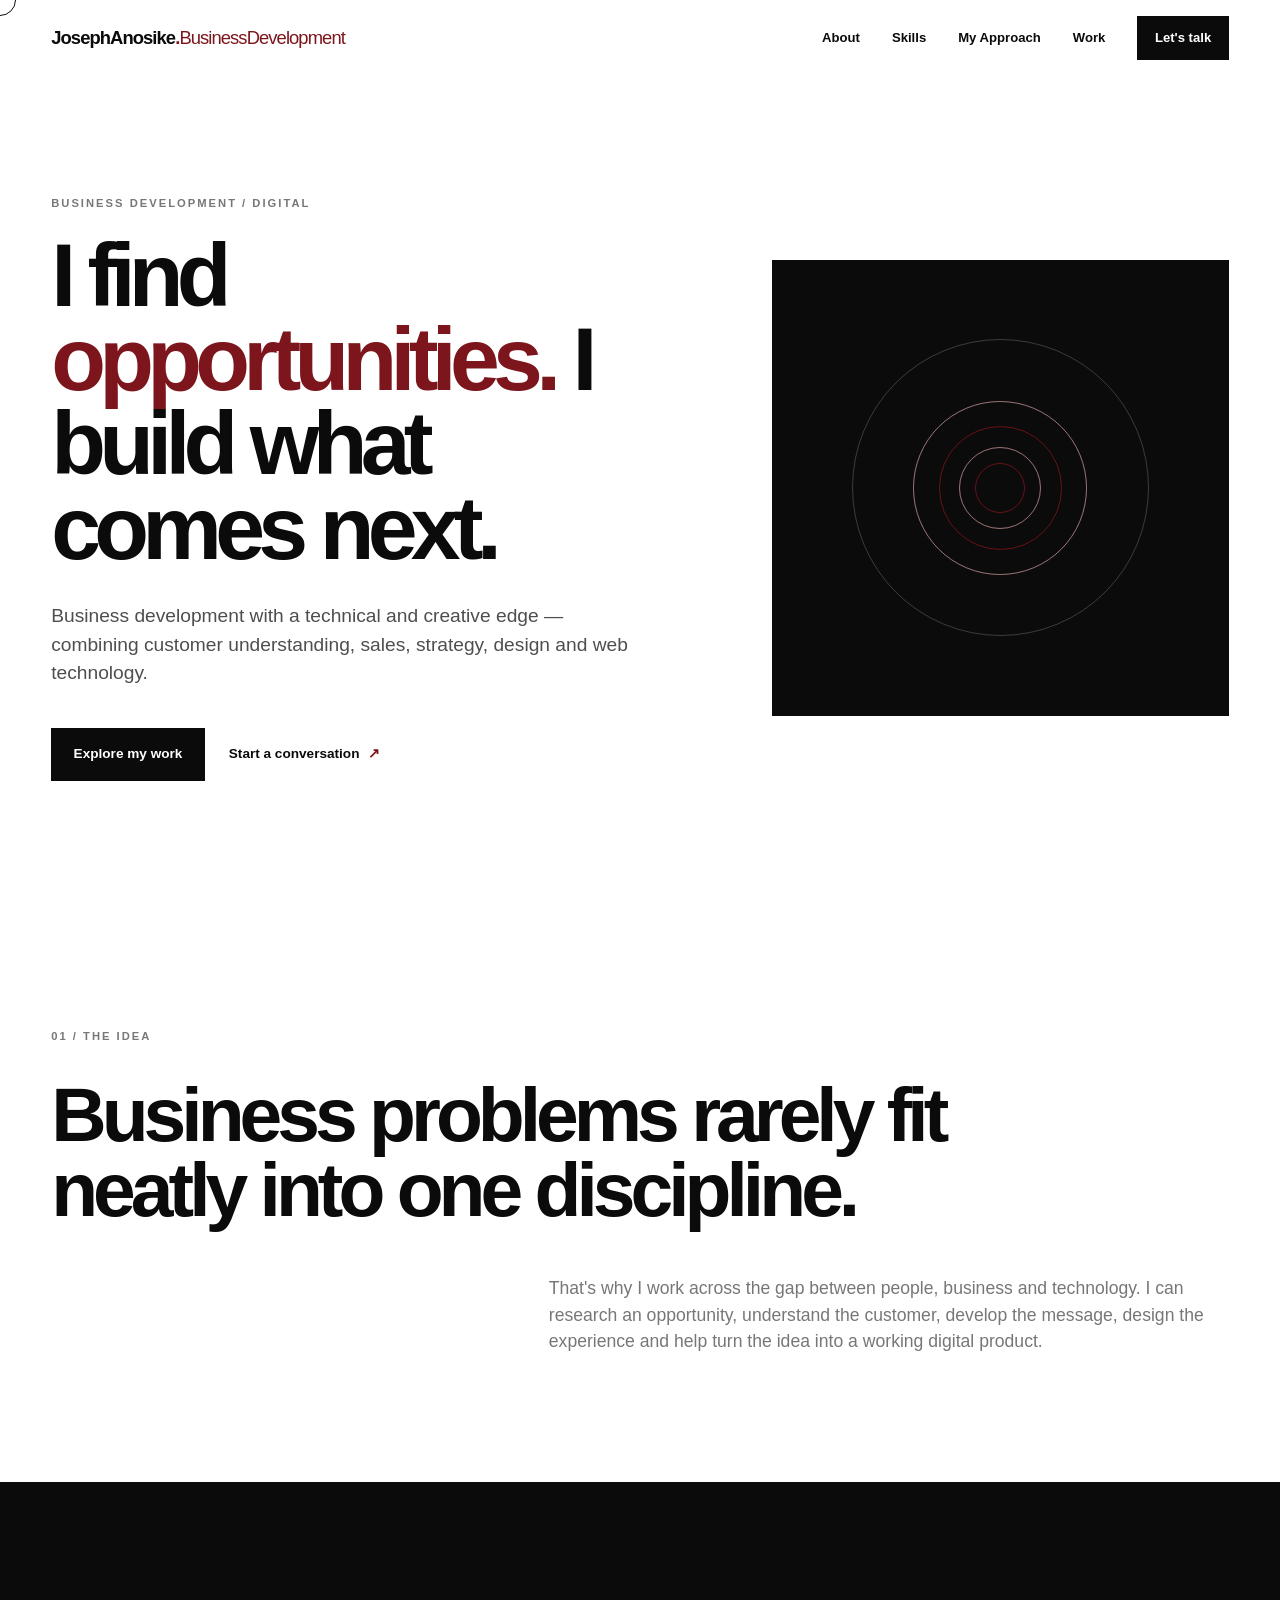
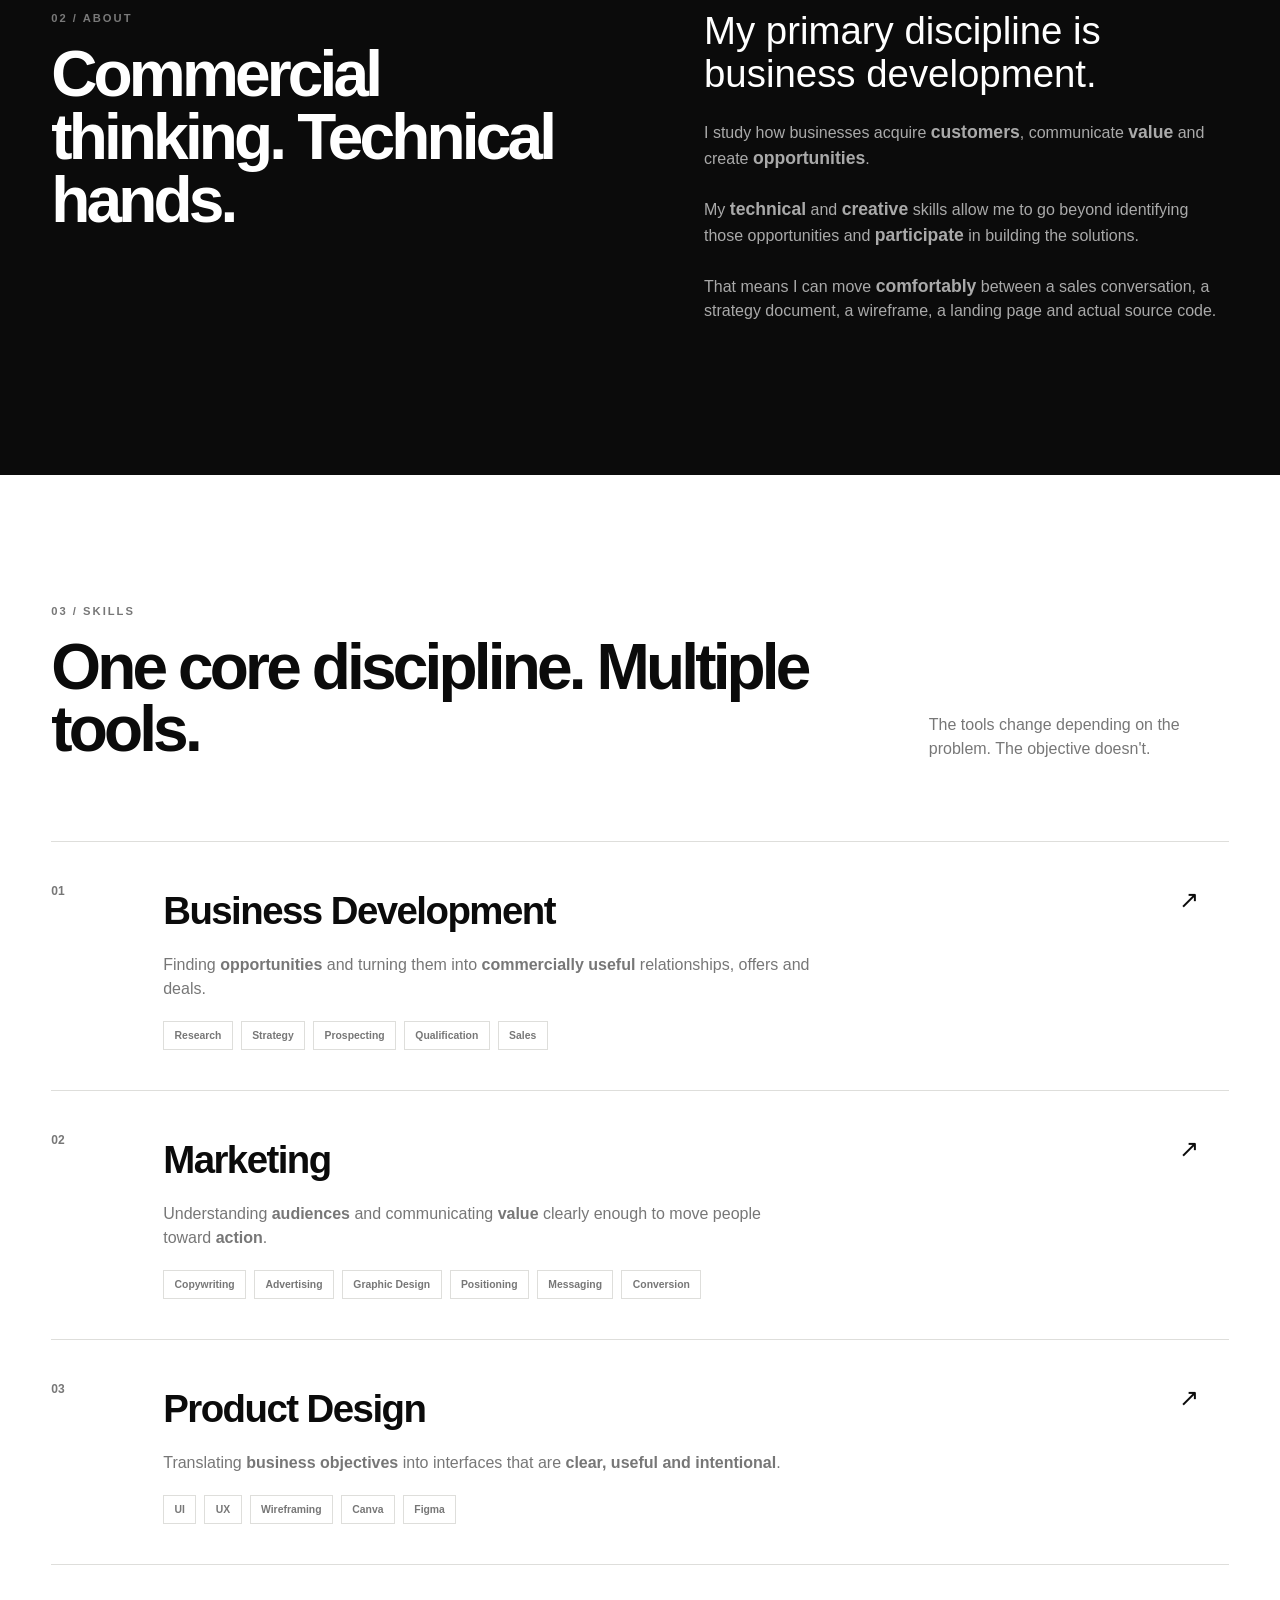
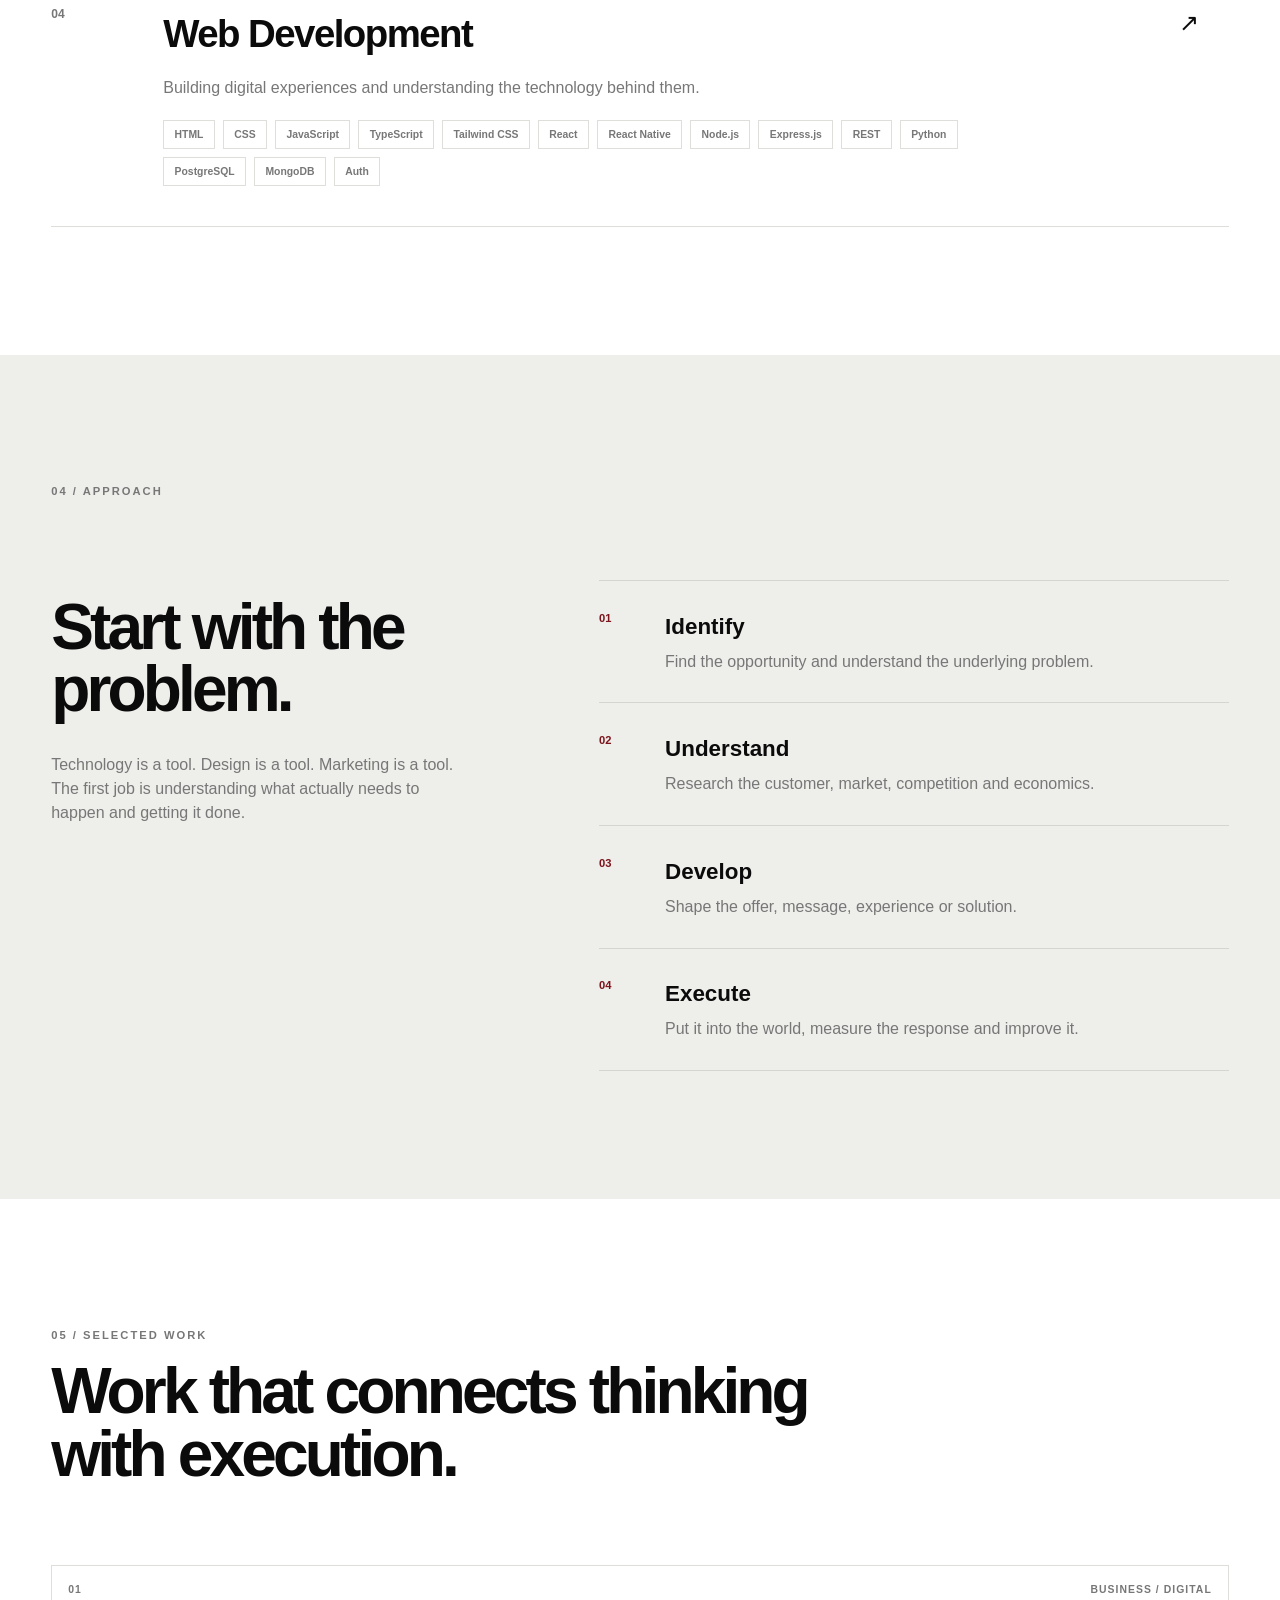
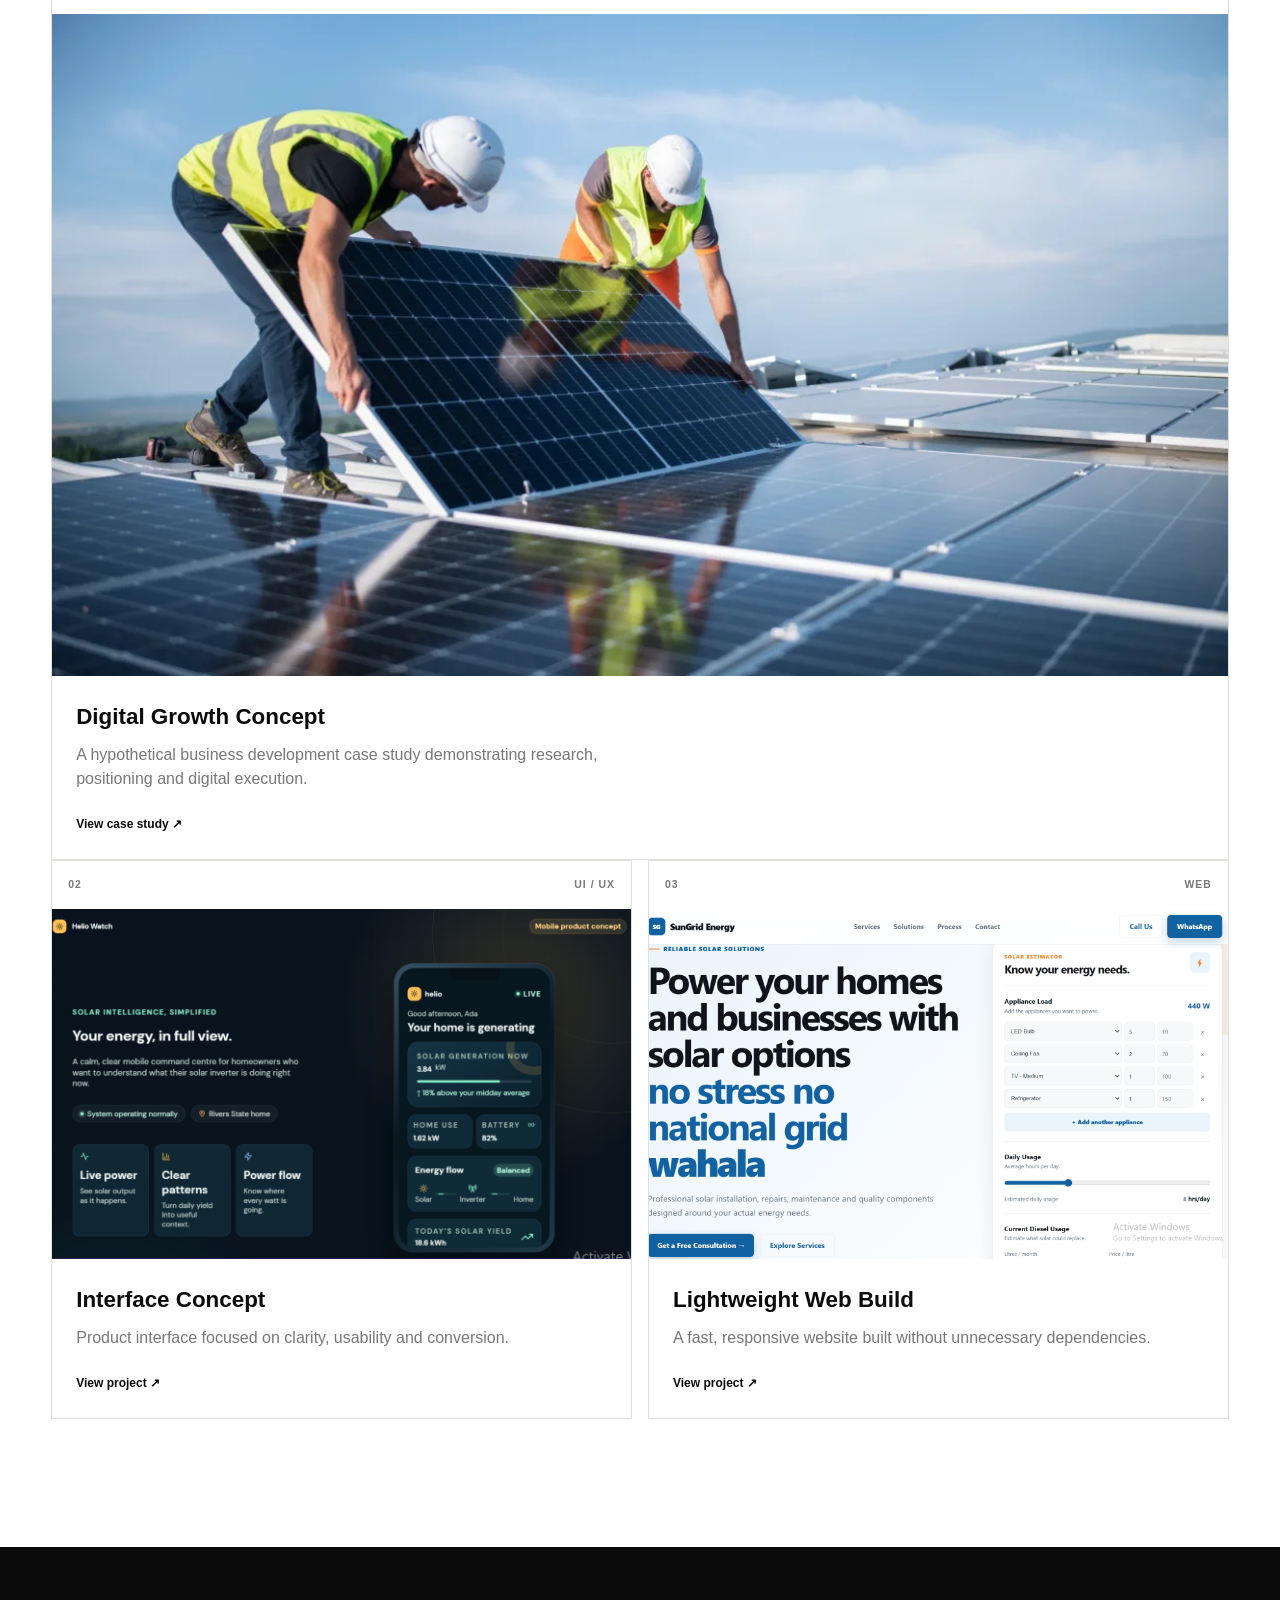
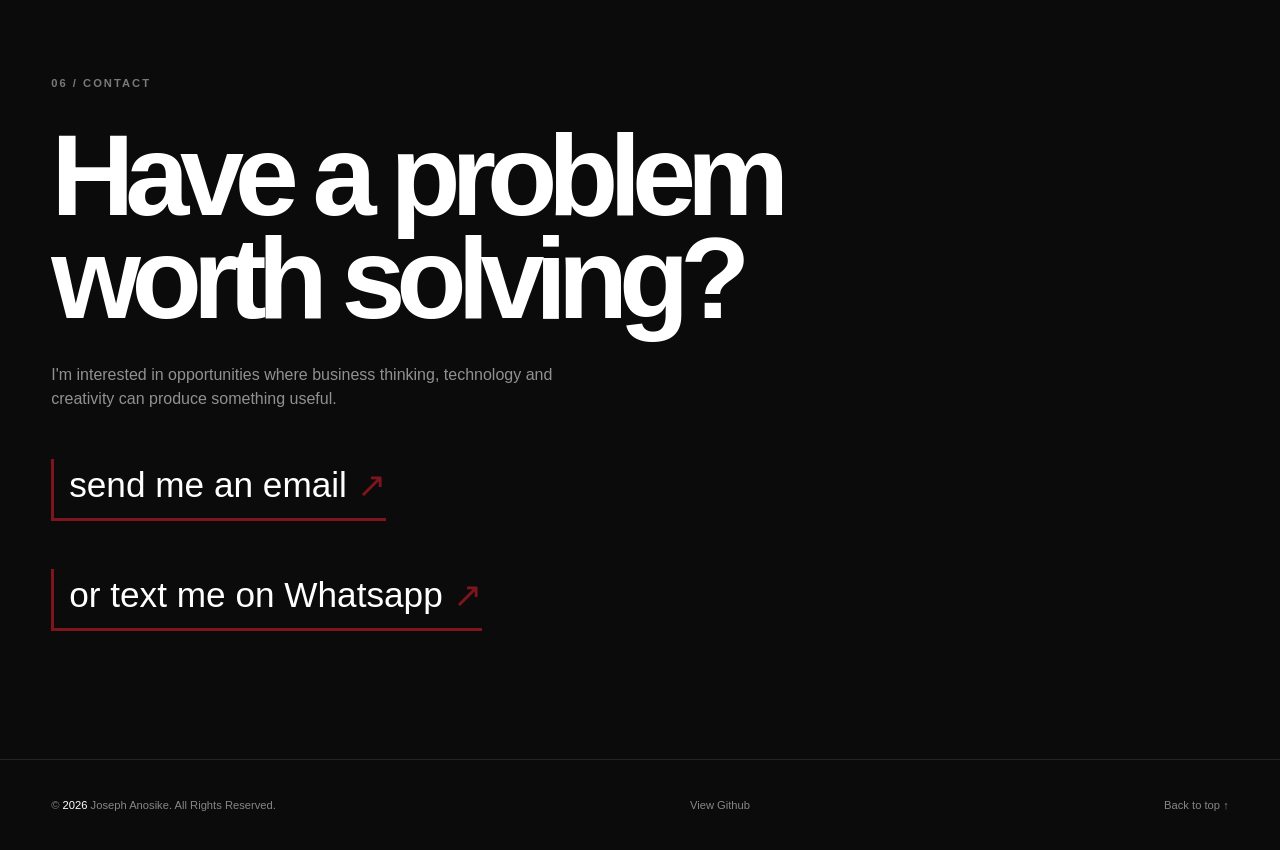
==== index.html @ e0700ff8 "Update index.html" ====
<!DOCTYPE html>
<html lang="en">
<head>
    <meta charset="UTF-8">

    <!--
        Makes the layout scale correctly on phones and tablets.
        Without this, mobile browsers may render the page as if
        it were a much wider desktop viewport.
    -->
    <meta name="viewport" content="width=device-width, initial-scale=1.0">

    <meta
        name="description"
        content="Business development with a technical and creative edge."
    >

    <title>Joseph Anosike — Business Development</title>

    <!--
        We are deliberately NOT using:
        - Bootstrap
        - Tailwind
        - React
        - jQuery
        - Google Fonts
        - Any external library

        The site is completely self-contained.
    -->

    <link rel="stylesheet" href="style.css">

    <!--
        IMPORTANT:
        "defer" allows the HTML document to be parsed before
        JavaScript executes.

        This prevents JavaScript from blocking page rendering.
    -->
    <script src="script.js" defer></script>
</head>

<body>

    <!--CUSTOM CURSOR-->
    <!--These two elements are controlled by JavaScript. The cursor is intentionally subtle rather than being an obnoxious animated gimmick.-->
    <div class="cursor-dot"></div>
    <div class="cursor-ring"></div>


    <!--NAVIGATION-->
    <header class="site-header">

        <nav class="navbar container">

            <a href="#top" class="logo">
                JosephAnosike<span>.</span><span class="logo-light">BusinessDevelopment</span>
            </a>

            <!--
                Mobile menu button.

                The actual navigation is hidden on smaller screens
                and opened through JavaScript.
            -->
            <button
                class="menu-toggle"
                aria-label="Open navigation"
                aria-expanded="false"
            >
                <span></span>
                <span></span>
            </button>

            <div class="nav-links">

                <a href="#about">About</a>
                <a href="#capabilities">Skills</a>
                <a href="#approach">My Approach</a>
                <a href="#work">Work</a>

                <a href="#contact" class="nav-contact">
                    Let's talk
                </a>

            </div>

        </nav>

    </header>


    <!--MAIN CONTENT-->
    <main id="top">


        <!--HERO-->

        <section class="hero">

            <div class="container hero-grid">

                <div class="hero-content">

                    <p class="eyebrow reveal">
                        BUSINESS DEVELOPMENT / DIGITAL
                    </p>

                    <h1 class="hero-title reveal">
                        I find
                        <span class="accent-word">opportunities.</span>
                        I build what comes next.
                    </h1>

                    <p class="hero-description reveal">
                        Business development with a technical and
                        creative edge — combining customer understanding,
                        sales, strategy, design and web technology.
                    </p>

                    <div class="hero-actions reveal">

                        <a href="#work" class="button button-dark">
                            Explore my work
                        </a>

                        <a href="#contact" class="text-link">
                            Start a conversation
                            <span>↗</span>
                        </a>

                    </div>

                </div>


                <!--
                    This is deliberately not a conventional
                    "profile card".

                    It gives the hero a visual identity without
                    turning the page into a dashboard.
                -->
                <div class="hero-visual reveal">

                    <div class="visual-frame">

                        <div class="visual-top">
                            <span></span>
                            <span></span>
                        </div>

                        <div class="visual-center">

                            <div class="orbit orbit-one"></div>
                            <div class="orbit orbit-two"></div>
                            <div class="orbit orbit-three"></div>
                            <div class="orbit orbit-four"></div>
                            <div class="orbit orbit-five"></div>

                            <div class="visual-core">
                                <span></span>
                                <strong></strong>
                                <span></span>
                            </div>

                        </div>

                        <div class="visual-bottom">
                            <span></span>
                            <span></span>
                            <span></span>
                        </div>

                

                    </div>

                </div>

            </div>

        </section>


        <!--INTRO STATEMENT-->
        <section class="statement section">

            <div class="container">

                <p class="section-label reveal">
                    01 / THE IDEA
                </p>

                <h2 class="statement-title reveal">
                    Business problems rarely fit neatly
                    into one discipline.
                </h2>

                <p class="statement-copy reveal">
                    That's why I work across the gap between
                    people, business and technology. I can research
                    an opportunity, understand the customer,
                    develop the message, design the experience
                    and help turn the idea into a working digital
                    product.
                </p>

            </div>

        </section>


        <!--ABOUT-->

        <section id="about" class="about section section-dark">

            <div class="container about-grid">

                <div>

                    <p class="section-label light reveal">
                        02 / ABOUT
                    </p>

                    <h2 class="section-title light reveal">
                        Commercial thinking.
                        Technical hands.
                    </h2>

                </div>

                <div class="about-copy">

                    <p class="large-copy reveal">
                        My primary discipline is business development.
                    </p>

                    <p class="reveal">
                        I study how businesses acquire <strong>customers</strong>,
                        communicate <strong>value</strong> and create <strong>opportunities</strong>.<br>
                    </p>

                     <p class="reveal">
                        My <strong>technical</strong> and <strong>creative</strong> skills allow me
                        to go beyond identifying those opportunities
                        and <strong>participate</strong> in building the solutions.
                    </p>

                    <p class="reveal">
                        That means I can move <strong>comfortably</strong> between
                        a sales conversation, a strategy document,
                        a wireframe, a landing page and actual source code.
                    </p>

                </div>

            </div>

        </section>


        <!--CAPABILITIES-->

        <section id="capabilities" class="capabilities section">

            <div class="container">

                <div class="section-heading">

                    <div>
                        <p class="section-label reveal">
                            03 / SKILLS
                        </p>

                        <h2 class="section-title reveal">
                            One core discipline.
                            Multiple tools.
                        </h2>
                    </div>

                    <p class="heading-note reveal">
                        The tools change depending on the problem.
                        The objective doesn't.
                    </p>

                </div>


                <div class="capability-list">


                    <!-- Business Development -->

                    <article class="capability reveal">

                        <div class="capability-number">
                            01
                        </div>

                        <div class="capability-main">

                            <h3>
                                Business Development
                            </h3>

                            <p>
                                Finding <strong>opportunities</strong> and turning
                                them into <strong>commercially useful</strong>
                                relationships, offers and deals.
                            </p>

                            <div class="tags">                                
                                <span>Research</span>
                                <span>Strategy</span>
                                <span>Prospecting</span>
                                <span>Qualification</span>
                                <span>Sales</span>                            
                            </div>

                        </div>

                        <div class="capability-arrow">
                            ↗
                        </div>

                    </article>


                    <!-- Marketing -->

                    <article class="capability reveal">

                        <div class="capability-number">
                            02
                        </div>

                        <div class="capability-main">

                            <h3>
                                Marketing
                            </h3>

                            <p>
                                Understanding <strong>audiences</strong> and
                                communicating <strong>value</strong> clearly enough
                                to move people toward <strong>action</strong>.
                            </p>

                            <div class="tags">
                                <span>Copywriting</span>
                                <span>Advertising</span>
                                <span>Graphic Design</span>
                                <span>Positioning</span>
                                <span>Messaging</span>
                                <span>Conversion</span>
                            </div>

                        </div>

                        <div class="capability-arrow">
                            ↗
                        </div>

                    </article>


                    <!-- Product Design -->

                    <article class="capability reveal">

                        <div class="capability-number">
                            03
                        </div>

                        <div class="capability-main">

                            <h3>
                               Product Design
                            </h3>

                            <p>
                                Translating <strong>business objectives</strong>
                                into interfaces that are<strong> clear,
                                useful and intentional</strong>.
                            </p>

                            <div class="tags">
                                <span>UI</span>
                                <span>UX</span>
                                <span>Wireframing</span>
                                <span>Canva</span>
                                <span>Figma</span>
                            </div>

                        </div>

                        <div class="capability-arrow">
                            ↗
                        </div>

                    </article>


                    <!-- Development -->

                    <article class="capability reveal">

                        <div class="capability-number">
                            04
                        </div>

                        <div class="capability-main">

                            <h3>
                                Web Development
                            </h3>

                            <p>
                                Building </strong>digital</strong>
                                experiences and understanding
                                the </strong>technology</strong> behind them.
                            </p>

                            <div class="tags">
                                <span>HTML</span>
                                <span>CSS</span>
                                <span>JavaScript</span>
                                <span>TypeScript</span>
                                <span>Tailwind CSS</span>
                                <span>React</span>
                                <span>React Native</span>
                                <span>Node.js</span>
                                <span>Express.js</span>
                                <span>REST</span>
                                <span>Python</span>
                                <span>PostgreSQL</span> 
                                <span>MongoDB</span> 
                                <span>Auth</span>
                            </div>

                        </div>

                        <div class="capability-arrow">
                            ↗
                        </div>

                    </article>

                </div>

            </div>

        </section>


        <!--APPROACH-->

        <section id="approach" class="approach section section-ash">

            <div class="container">

                <p class="section-label reveal">
                    04 / APPROACH
                </p>

                <div class="approach-grid">

                    <div class="approach-intro">

                        <h2 class="section-title reveal">
                            Start with the
                            problem.
                        </h2>

                        <p class="reveal">
                            Technology is a tool. Design is a tool.
                            Marketing is a tool. The first job is
                            understanding what actually needs to
                            happen and getting it done.
                        </p>

                    </div>


                    <div class="process">

                        <div class="process-item reveal">

                            <span>01</span>

                            <div>
                                <h3>Identify</h3>
                                <p>
                                    Find the opportunity and understand
                                    the underlying problem.
                                </p>
                            </div>

                        </div>


                        <div class="process-item reveal">

                            <span>02</span>

                            <div>
                                <h3>Understand</h3>
                                <p>
                                    Research the customer, market,
                                    competition and economics.
                                </p>
                            </div>

                        </div>


                        <div class="process-item reveal">

                            <span>03</span>

                            <div>
                                <h3>Develop</h3>
                                <p>
                                    Shape the offer, message,
                                    experience or solution.
                                </p>
                            </div>

                        </div>


                        <div class="process-item reveal">

                            <span>04</span>

                            <div>
                                <h3>Execute</h3>
                                <p>
                                    Put it into the world, measure
                                    the response and improve it.
                                </p>
                            </div>

                        </div>

                    </div>

                </div>

            </div>

        </section>


        <!--WORK-->

        <section id="work" class="work section">

            <div class="container">

                <div class="section-heading">

                    <div>

                        <p class="section-label reveal">
                            05 / SELECTED WORK
                        </p>

                        <h2 class="section-title reveal">
                            Work that connects
                            thinking with execution.
                        </h2>

                    </div>

                </div>

                 <article class="work-card work-card-large reveal">

                        <div class="work-card-top">
                            <span>01</span>
                            <span>BUSINESS / DIGITAL</span>
                        </div>

                        <div class="work-placeholder">
                            <img src="img/installation.webp">
                        </div>

                        <div class="work-info">

                            <h3>
                                Digital Growth Concept
                            </h3>

                            <p>
                                A hypothetical business development
                                case study demonstrating research,
                                positioning and digital execution.
                            </p>

                            <a href="login.html?project=Digital Growth Concept">
                                View case study ↗
                            </a>

                        </div>

                    </article>

                <div class="work-grid">

                    <article class="work-card reveal">

                        <div class="work-card-top">
                            <span>02</span>
                            <span>UI / UX</span>
                        </div>

                        <div class="work-placeholder prod-design">
                            <img src="img/design.png">
                        </div>

                        <div class="work-info">

                            <h3>
                                Interface Concept
                            </h3>

                            <p>
                                Product interface focused on
                                clarity, usability and conversion.
                            </p>

                            <a href="login.html?project=Interface Concept">
                                View project ↗
                            </a>

                        </div>

                    </article>


                    <article class="work-card reveal">

                        <div class="work-card-top">
                            <span>03</span>
                            <span>WEB</span>
                        </div>

                        <div class="work-placeholder">
                            <img src="img/screenshot.png">
                        </div>

                        <div class="work-info">

                            <h3>
                                Lightweight Web Build
                            </h3>

                            <p>
                                A fast, responsive website built
                                without unnecessary dependencies.
                            </p>

                            <a href="login.html?project=Lightweight Web Build">

                                View project ↗
                            </a>

                        </div>

                    </article>

                </div>

            </div>

        </section>


        <!--CONTACT-->

        <section id="contact" class="contact section section-dark">

            <div class="container">

                <p class="section-label light reveal">
                    06 / CONTACT
                </p>

                <h2 class="contact-title reveal">
                    Have a problem
                    worth solving?
                </h2>

                <p class="contact-copy reveal">
                    I'm interested in opportunities where business
                    thinking, technology and creativity can produce
                    something useful.
                </p>

                <a
                    href="mailto:josephmake.com@gmail.com"
                    class="contact-email reveal"
                >
                    send me an email
                    <span>↗</span>
                </a>

                <br>
                
                <a
                    href="https://wa.me/2349027842335?text=Hello%20Joseph%2C%20my%20name%20is%20________%0AI%20just%20came%20from%20the%20website"
                    class="contact-email reveal"
                >
                    or text me on Whatsapp
                    <span>↗</span>
                </a>

            </div>

        </section>

    </main>


    <!--FOOTER-->
    <footer class="footer">

        <div class="container footer-inner">

            <p>
                © <span id="year">2026</span> Joseph Anosike. All Rights Reserved.
            </p>

            <a href="https://github.com/joseph-anosike-dev">
                View Github
            </a>
            

            <a href="#top">
                Back to top ↑
            </a>

        </div>

    </footer>

</body>
</html>
---- style.css ----
/* =============================================================
   ROOT VARIABLES
   =============================================================

   The entire visual system is controlled from here.

   Approximate palette:
   WHITE  = 75%
   BLACK  = 17%
   RED    = 5%
   GREY   = 3%

   We aren't literally forcing every pixel into those percentages.
   These represent the visual balance of the interface.
   ============================================================= */

:root {

    --white: #ffffff;
    --black: #0b0b0b;

    /* Dark red accent */
    --red: #7d151c;

    /* Ash / grey */
    --ash: #eeeeeb;
    --grey: #777777;

    --border: #dededb;

    --max-width: 1280px;

    --page-padding: clamp(1.25rem, 4vw, 4rem);

    --section-padding:
        clamp(5rem, 10vw, 10rem);

    --ease:
        cubic-bezier(0.22, 1, 0.36, 1);

    --fast:
        180ms var(--ease);

    --medium:
        500ms var(--ease);

}

.cursor-dot,
.cursor-ring {
    position: fixed;
    top: 0;
    left: 0;
    pointer-events: none;
    z-index: 9999;
    border-radius: 50%;
    transform: translate3d(-100px, -100px, 0);
    will-change: transform;
}

.cursor-dot {
    width: 6px;
    height: 6px;
    margin-left: -3px;
    margin-top: -3px;
    background: var(--red);
}

.cursor-ring {
    width: 32px;
    height: 32px;
    margin-left: -16px;
    margin-top: -16px;
    border: 1px solid var(--black);

    transition:
        width 250ms var(--ease),
        height 250ms var(--ease),
        margin 250ms var(--ease),
        border-color 250ms var(--ease);
}

.cursor-ring.cursor-hover {
    width: 52px;
    height: 52px;
    margin-left: -26px;
    margin-top: -26px;
    border-color: var(--red);
}

/* =============================================================
   RESET
   ============================================================= */

* {
    margin: 0;
    padding: 0;
    box-sizing: border-box;
}


html {
    scroll-behavior: smooth;
}


body {

    background: var(--white);

    color: var(--black);

    font-family:
        Arial,
        Helvetica,
        sans-serif;

    line-height: 1.5;

    overflow-x: hidden;

}


/* Remove default link styling */

a {
    color: inherit;
    text-decoration: none;
}


/* Make images responsive */

img {
    max-width: 100%;
    display: block;
}


/* Buttons inherit typography */

button {
    font: inherit;
}


/* =============================================================
   GLOBAL CONTAINER
   ============================================================= */

.container {

    width: min(
        calc(100% - (var(--page-padding) * 2)),
        var(--max-width)
    );

    margin-inline: auto;

}


/* =============================================================
   HEADER
   ============================================================= */

.site-header {

    position: fixed;

    top: 0;
    left: 0;

    width: 100%;

    z-index: 1000;

    background:
        rgba(255, 255, 255, 0.92);

    border-bottom:
        1px solid transparent;

    transition:
        background var(--medium),
        border-color var(--medium);

}


/*
    JavaScript adds this class after scrolling.
*/

.site-header.scrolled {

    background:
        rgba(255, 255, 255, 0.97);

    border-color:
        var(--border);

}


.navbar {

    height: 76px;

    display: flex;

    align-items: center;

    justify-content: space-between;

}


.logo {

    font-size: 1.15rem;

    font-weight: 900;

    letter-spacing: -0.05em;

}

.logo-light {

    font-size: 1.15rem;

    font-weight: 300;

    letter-spacing: -0.05em;
    

}

@media (max-width: 600px) {
.logo-light {

    display: none;
    }
}

.logo span {
    color: var(--red);
}


.nav-links {

    display: flex;

    align-items: center;

    gap: 2rem;

    font-size: 0.82rem;

    font-weight: 700;

}


.nav-links > a {

    position: relative;

    transition:
        color var(--fast);

}


.nav-links > a:not(.nav-contact)::after {

    content: "";

    position: absolute;

    left: 0;
    bottom: -5px;

    width: 100%;
    height: 1px;

    background: var(--red);

    transform:
        scaleX(0);

    transform-origin:
        right;

    transition:
        transform var(--medium);

}


.nav-links > a:hover::after {

    transform:
        scaleX(1);

    transform-origin:
        left;

}


.nav-contact {

    background: var(--black);

    color: var(--white);

    padding:
        0.75rem 1.1rem;

    transition:
        background var(--fast),
        transform var(--fast);

}


.nav-contact:hover {

    background: var(--red);

    transform:
        translateY(-2px);

}


/* =============================================================
   MOBILE MENU BUTTON
   ============================================================= */

.menu-toggle {

    display: none;

    width: 42px;
    height: 42px;

    border: 0;

    background: transparent;

    cursor: pointer;

}


.menu-toggle span {

    display: block;

    width: 22px;
    height: 2px;

    margin: 5px auto;

    background: var(--black);

    transition:
        transform var(--medium);

}


/* =============================================================
   HERO
   ============================================================= */

.hero {

    min-height: 100svh;

    padding-top: 76px;

    position: relative;

    display: flex;

    align-items: center;

}


.hero-grid {

    display: grid;

    grid-template-columns:
        1.15fr 0.85fr;

    gap: clamp(3rem, 8vw, 8rem);

    align-items: center;

}


.eyebrow,
.section-label {

    font-size: 0.7rem;

    letter-spacing: 0.18em;

    font-weight: 800;

    color: var(--grey);

}


.hero-title {

    margin-top: 1.3rem;

    max-width: 900px;

    font-size:
        clamp(3.3rem, 7vw, 7rem);

    line-height: 0.94;

    letter-spacing: -0.075em;

    font-weight: 900;

}


.accent-word {

    color: var(--red);

}


.hero-description {

    max-width: 600px;

    margin-top: 2rem;

    font-size:
        clamp(1rem, 1.5vw, 1.25rem);

    color: #4e4e4e;

}


.hero-actions {

    display: flex;

    align-items: center;

    flex-wrap: wrap;

    gap: 1.5rem;

    margin-top: 2.5rem;

}


.button {

    display: inline-flex;

    align-items: center;

    justify-content: center;

    padding:
        1rem 1.4rem;

    font-weight: 800;

    font-size: 0.85rem;

    transition:
        transform var(--fast),
        background var(--fast);

}


.button-dark {

    background: var(--black);

    color: var(--white);

}


.button-dark:hover {

    background: var(--red);

    transform:
        translateY(-3px);

}


.text-link {

    font-size: 0.85rem;

    font-weight: 800;

}


.text-link span {

    color: var(--red);

    margin-left: 0.3rem;

}


.text-link:hover {

    text-decoration:
        underline;

}


/* =============================================================
   HERO VISUAL
   ============================================================= */

.hero-visual {

    display: flex;

    justify-content: center;

}


.visual-frame {

    position: relative;

    width: min(100%, 480px);

    aspect-ratio: 1;

    background: var(--black);

    color: var(--white);

    overflow: hidden;

}


.visual-top,
.visual-bottom {

    position: absolute;

    left: 1.5rem;
    right: 1.5rem;

    display: flex;

    justify-content: space-between;

    font-size: 0.65rem;

    letter-spacing: 0.15em;

    font-weight: 700;

}


.visual-top {
    top: 1.5rem;
}


.visual-bottom {
    bottom: 1.5rem;
}


.visual-center {

    position: absolute;

    inset: 0;

    display: grid;

    place-items: center;

}


.visual-core {

    position: relative;

    z-index: 2;

    display: flex;

    align-items: center;

    gap: 0.6rem;

    font-size: 0.7rem;

    letter-spacing: 0.15em;

}


.visual-core strong {

    color: var(--red);

    font-size: 1.8rem;

}


.orbit {

    position: absolute;

    border: 1px solid
        rgba(255, 255, 255, 0.2);

    border-radius: 50%;

}


.orbit-zero {

    width: 85%;

    height: 85%;

    animation:
        rotate 18s linear infinite;

}

.orbit-one {

    width: 65%;

    height: 65%;

    animation:
        rotate 18s linear infinite;

}

.orbit-two {

    width: 38%;

    height: 38%;

    border-color:
        rgba(194, 143, 146, 0.8);

    animation:
        rotateReverse 12s linear infinite;

}


.orbit-three {

    width: 27%;

    height: 27%;

    border-color:
        rgba(125, 21, 28, 0.8);

    animation:
        rotateReverse 12s linear infinite;

}


.orbit-four {

    width: 18%;

    height: 18%;

    border-color:
        rgba(194, 143, 146, 0.8);

    animation:
        rotateReverse 12s linear infinite;

}


.orbit-five {

    width: 11%;

    height: 11%;

    border-color:
        rgba(125, 21, 28, 0.8);

    animation:
        rotateReverse 12s linear infinite;

}



/* =============================================================
   SECTIONS
   ============================================================= */

.section {

    padding-block:
        var(--section-padding);

}


.section-dark {

    background: var(--black);

    color: var(--white);

}


.section-ash {

    background: var(--ash);

}


.section-title {

    margin-top: 1rem;

    max-width: 850px;

    font-size:
        clamp(2.5rem, 5vw, 5rem);

    line-height: 0.98;

    letter-spacing: -0.06em;

}


.section-label.light {

    color:
        rgba(255,255,255,0.45);

}


/* =============================================================
   STATEMENT
   ============================================================= */

.statement-title {

    max-width: 1000px;

    margin-top: 2rem;

    font-size:
        clamp(2.5rem, 6vw, 6rem);

    line-height: 0.98;

    letter-spacing: -0.065em;

}


.statement-copy {

    max-width: 680px;

    margin-top: 3rem;

    margin-left: auto;

    color: var(--grey);

    font-size: 1.1rem;

}


/* =============================================================
   ABOUT
   ============================================================= */

.about-grid {

    display: grid;

    grid-template-columns:
        1fr 1fr;

    gap:
        clamp(3rem, 10vw, 10rem);

}


.about-copy {

    max-width: 650px;
    
}


.about-copy p {

    color:
        rgba(255,255,255,0.65);

    margin-bottom: 1.5rem;

}

.about-copy strong {
    font-size: 1.1em
}

.about-copy .large-copy {

    color: var(--white);

    font-size:
        clamp(1.5rem, 3vw, 2.5rem);

    line-height: 1.1;

}


/* =============================================================
   SECTION HEADING
   ============================================================= */

.section-heading {

    display: flex;

    justify-content: space-between;

    gap: 3rem;

    margin-bottom: 5rem;

}


.heading-note {

    max-width: 300px;

    color: var(--grey);

    align-self: end;

}


/* =============================================================
   CAPABILITY LIST
   ============================================================= */

.capability {

    display: grid;

    grid-template-columns:
        80px 1fr 50px;

    gap: 2rem;

    padding-block: 2.5rem;

    border-top:
        1px solid var(--border);

    transition:
        padding var(--medium);

}


.capability:last-child {

    border-bottom:
        1px solid var(--border);

}


.capability:hover {

    padding-left: 1rem;
    padding-right: 1rem;

}


.capability-number {

    color: var(--grey);

    font-size: 0.75rem;

    font-weight: 800;

}


.capability-main {

    max-width: 850px;

}


.capability h3 {

    font-size:
        clamp(1.6rem, 3vw, 2.6rem);

    letter-spacing: -0.04em;

}


.capability p {

    max-width: 650px;

    margin-top: 0.8rem;

    color: var(--grey);

}


.capability-arrow {

    font-size: 1.5rem;

    transition:
        transform var(--medium),
        color var(--medium);

}


.capability:hover
.capability-arrow {

    transform:
        translate(4px, -4px);

    color: var(--red);

}


/* =============================================================
   TAGS
   ============================================================= */

.tags {

    display: flex;

    flex-wrap: wrap;

    gap: 0.5rem;

    margin-top: 1.3rem;

}


.tags span {

    padding:
        0.35rem 0.65rem;

    border:
        1px solid var(--border);

    color: var(--grey);

    font-size: 0.65rem;

    font-weight: 700;

}


/* =============================================================
   APPROACH
   ============================================================= */

.approach-grid {

    display: grid;

    grid-template-columns:
        0.8fr 1.2fr;

    gap:
        clamp(3rem, 10vw, 10rem);

    margin-top: 5rem;

}


.approach-intro p {

    max-width: 450px;

    margin-top: 2rem;

    color: var(--grey);

}


.process-item {

    display: grid;

    grid-template-columns:
        50px 1fr;

    gap: 1rem;

    padding-block: 1.8rem;

    border-top:
        1px solid #d4d4d0;

}


.process-item:last-child {

    border-bottom:
        1px solid #d4d4d0;

}


.process-item > span {

    color: var(--red);

    font-size: 0.7rem;

    font-weight: 800;

}


.process-item h3 {

    font-size: 1.4rem;

}


.process-item p {

    max-width: 500px;

    margin-top: 0.4rem;

    color: var(--grey);

}


/* =============================================================
   WORK
   ============================================================= */

.work-grid {

    display: grid;

    grid-template-columns:
        repeat(2, 1fr);

    gap: 1rem;

}


.work-card {

    border:
        1px solid var(--border);

    overflow: hidden;

    transition:
        transform var(--medium);

}


.work-card:hover {

    transform:
        translateY(-6px);

}



.work-card-top {

    display: flex;

    justify-content: space-between;

    padding: 1rem;

    font-size: 0.65rem;

    letter-spacing: 0.1em;

    font-weight: 800;

    color: var(--grey);

}


.work-placeholder {

    min-height: 350px;

    background: var(--black);

    color: var(--white);

    display: grid;

    place-items: center;

    font-size:
        clamp(2rem, 5vw, 5rem);

    font-weight: 900;

    line-height: 0.8;

    letter-spacing: -0.06em;
    

    text-align: center;

}

.work-placeholder img {
    width: 100%;
    height: 100%;
    object-fit: cover;
    display: block;
}


.work-card-large .work-placeholder {

    min-height: 500px;
    
}

.work-card-large .work-card .reveal {
    width: 100%;
    
}

.work-info {

    padding: 1.5rem;

}


.work-info h3 {

    font-size: 1.4rem;

}


.work-info p {

    max-width: 600px;

    margin-top: 0.6rem;

    color: var(--grey);

}


.work-info a {

    display: inline-block;

    margin-top: 1.5rem;

    font-size: 0.75rem;

    font-weight: 800;

}


.work-info a:hover {

    color: var(--red);

}


/* =============================================================
   CONTACT
   ============================================================= */

.contact {

    min-height: 80vh;

    display: flex;

    align-items: center;

}


.contact-title {

    max-width: 1000px;

    margin-top: 2rem;

    font-size:
        clamp(3.5rem, 9vw, 9rem);

    line-height: 0.9;

    letter-spacing: -0.08em;

}


.contact-copy {

    max-width: 550px;

    margin-top: 2rem;

    color:
        rgba(255,255,255,0.55);

}


.contact-email {

    display: inline-block;

    margin-top: 3rem;

    font-size:
        clamp(1.2rem, 3vw, 2.2rem);

    border-bottom:
        3px solid var(--red);
    border-left: 3px solid var(--red);

    padding-left: 15px;

    padding-bottom: 0.4rem;

}


.contact-email span {

    color: var(--red);

}


.contact-email:hover {

    color: var(--red);

}


/* =============================================================
   FOOTER
   ============================================================= */

.footer {

    background: var(--black);

    color:
        rgba(255,255,255,0.5);

    border-top:
        1px solid #242424;

}


.footer-inner {

    min-height: 90px;

    display: flex;

    align-items: center;

    justify-content: space-between;

    gap: 1rem;

    font-size: 0.7rem;

}


.footer a:hover {

    color: var(--white);

}


/* =============================================================
   SCROLL REVEAL ANIMATION
   ============================================================= */

.reveal {

    opacity: 0;

    transform:
        translateY(30px);

    transition:
        opacity 800ms var(--ease),
        transform 800ms var(--ease);

}


.reveal.visible {

    opacity: 1;

    transform:
        translateY(0);

}

#year {
    color: var(--white)
}


/* =============================================================
   KEYFRAMES
   ============================================================= */

@keyframes rotate {

    from {
        transform: rotate(0deg);
    }

    to {
        transform: rotate(360deg);
    }

}


@keyframes rotateReverse {

    from {
        transform: rotate(360deg);
    }

    to {
        transform: rotate(0deg);
    }

}


/* =============================================================
   RESPONSIVE — TABLET
   ============================================================= */

@media (max-width: 900px) {

    .hero-grid {

        grid-template-columns: 1fr;

    }


    .hero {

        padding-top: 120px;

        padding-bottom: 5rem;

    }


    .hero-visual {

        justify-content: flex-start;

    }


    .visual-frame {

        width: min(100%, 500px);

    }


    .about-grid {

        grid-template-columns: 1fr;

        gap: 4rem;

    }


    .approach-grid {

        grid-template-columns: 1fr;

        gap: 4rem;

    }


    .section-heading {

        flex-direction: column;

    }


    .heading-note {

        align-self: auto;

    }

}


/* =============================================================
   RESPONSIVE — MOBILE
   ============================================================= */

@media (max-width: 700px) {

    :root {

        --page-padding: 1.25rem;

        --section-padding: 5rem;

    }


    /* ---------------------------------------------------------
       MOBILE NAVIGATION
       --------------------------------------------------------- */

    .menu-toggle {

        display: block;

        position: relative;

        z-index: 1001;

    }


    .nav-links {

        position: fixed;

        inset: 0;

        height: 100svh;

        background: var(--white);

        display: flex;

        flex-direction: column;

        justify-content: center;

        align-items: flex-start;

        padding:
            2rem var(--page-padding);

        gap: 1.5rem;

        font-size: 1.8rem;

        transform:
            translateX(100%);

        transition:
            transform 500ms var(--ease);

    }


    .nav-links.open {

        transform:
            translateX(0);

    }


    .nav-contact {

        margin-top: 1rem;

        font-size: 0.9rem;

    }


    /* ---------------------------------------------------------
       HERO
       --------------------------------------------------------- */

    .hero {

        min-height: auto;

        padding-top: 130px;

        padding-bottom: 6rem;

    }


    .hero-title {

        font-size:
            clamp(3rem, 15vw, 5rem);

    }


    .hero-description {

        font-size: 1rem;

    }


    .hero-actions {

        align-items: flex-start;

        flex-direction: column;

    }


    .scroll-indicator {

        display: none;

    }


    /* ---------------------------------------------------------
       CAPABILITIES
       --------------------------------------------------------- */

    .capability {

        grid-template-columns:
            35px 1fr 20px;

        gap: 0.7rem;

        padding-block: 2rem;

    }


    .capability:hover {

        padding-left: 0;

        padding-right: 0;

    }


    .capability p {

        font-size: 0.9rem;

    }


    /* ---------------------------------------------------------
       WORK
       --------------------------------------------------------- */

    .work-grid {

        grid-template-columns: 1fr;

    }


    .work-card-large {

        grid-column:
            auto;

    }


    .work-placeholder,
    .work-card-large .work-placeholder {

        min-height: 280px;

    }


    /* ---------------------------------------------------------
       FOOTER
       --------------------------------------------------------- */

    .footer-inner {

        flex-direction: column;

        align-items: flex-start;

        justify-content: center;

        padding-block: 2rem;

    }

}


/* =============================================================
   ACCESSIBILITY
   ============================================================= */

/*
    People who request reduced motion should not receive
    aggressive animations.
*/

@media (prefers-reduced-motion: reduce) {

    html {
        scroll-behavior: auto;
    }


    *,
    *::before,
    *::after {

        animation-duration: 0.01ms !important;

        animation-iteration-count: 1 !important;

        transition-duration: 0.01ms !important;

    }


    .reveal {

        opacity: 1;

        transform: none;

    }

}
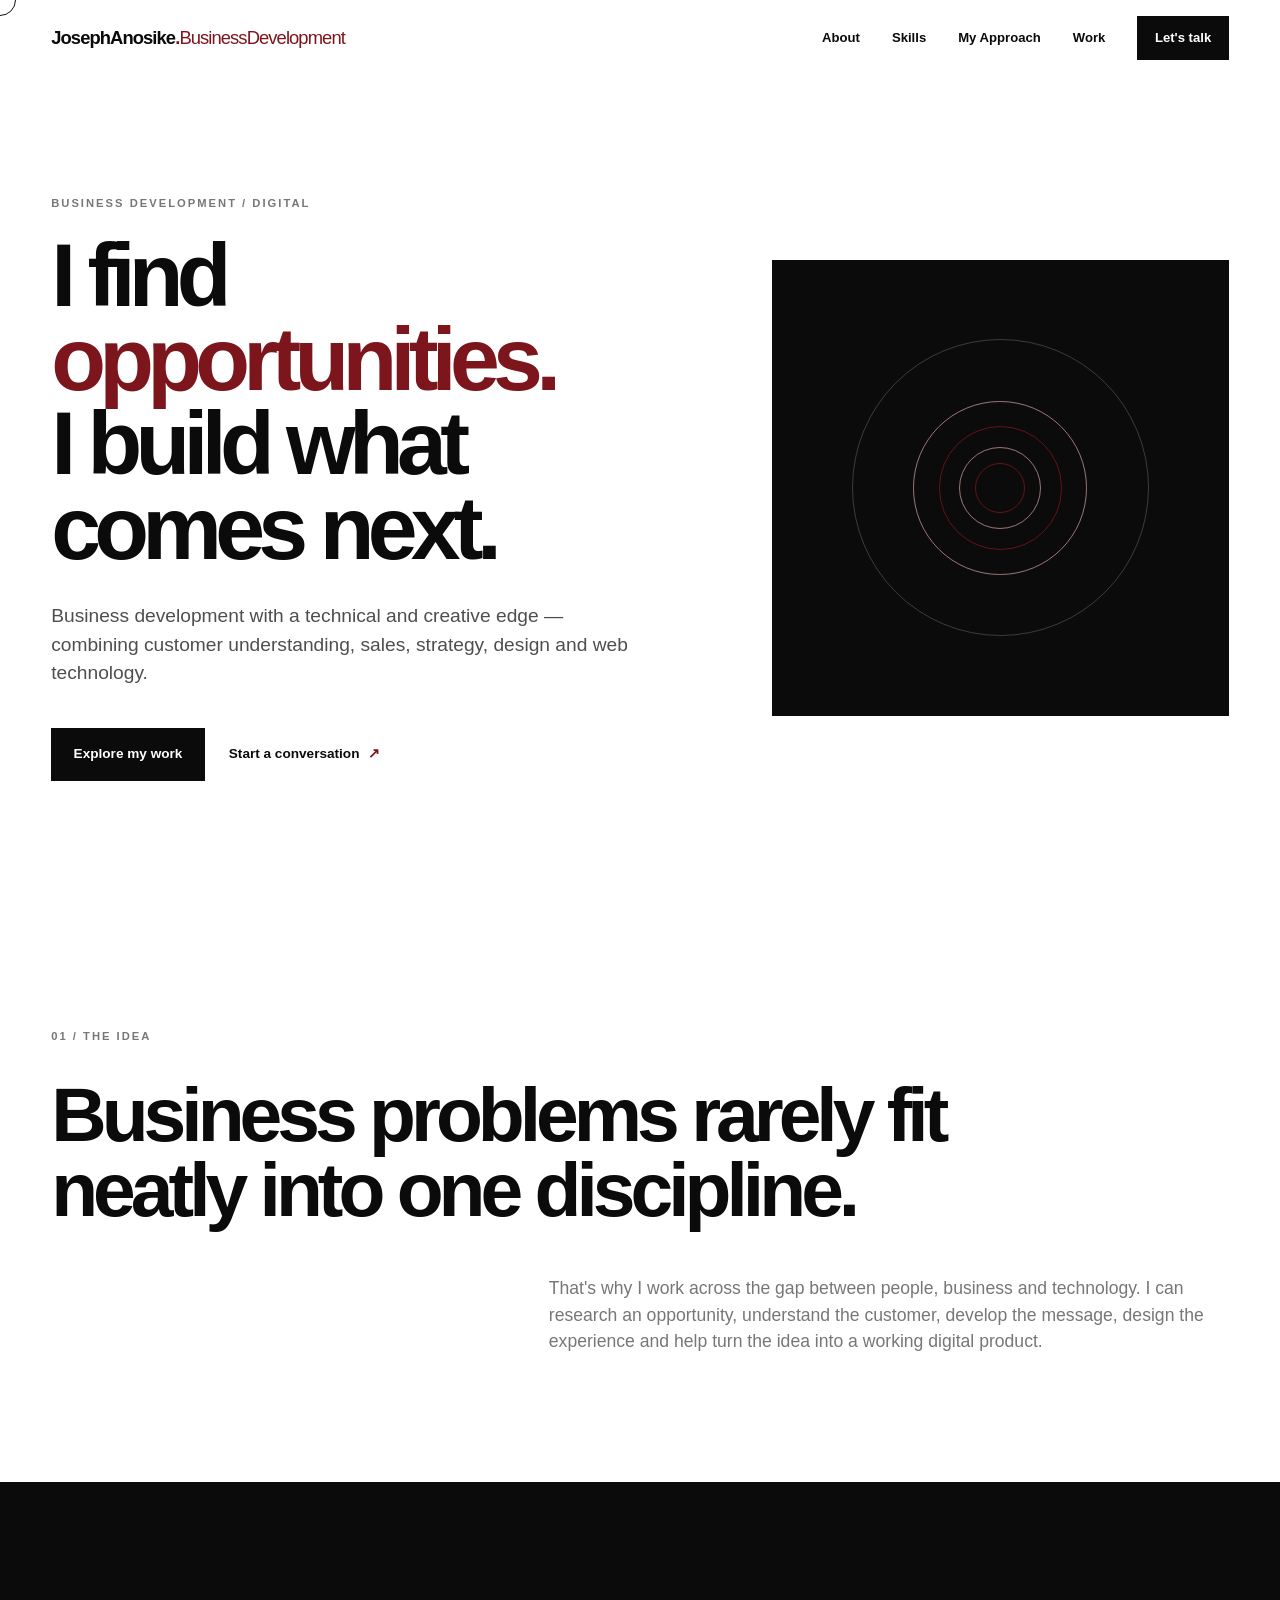
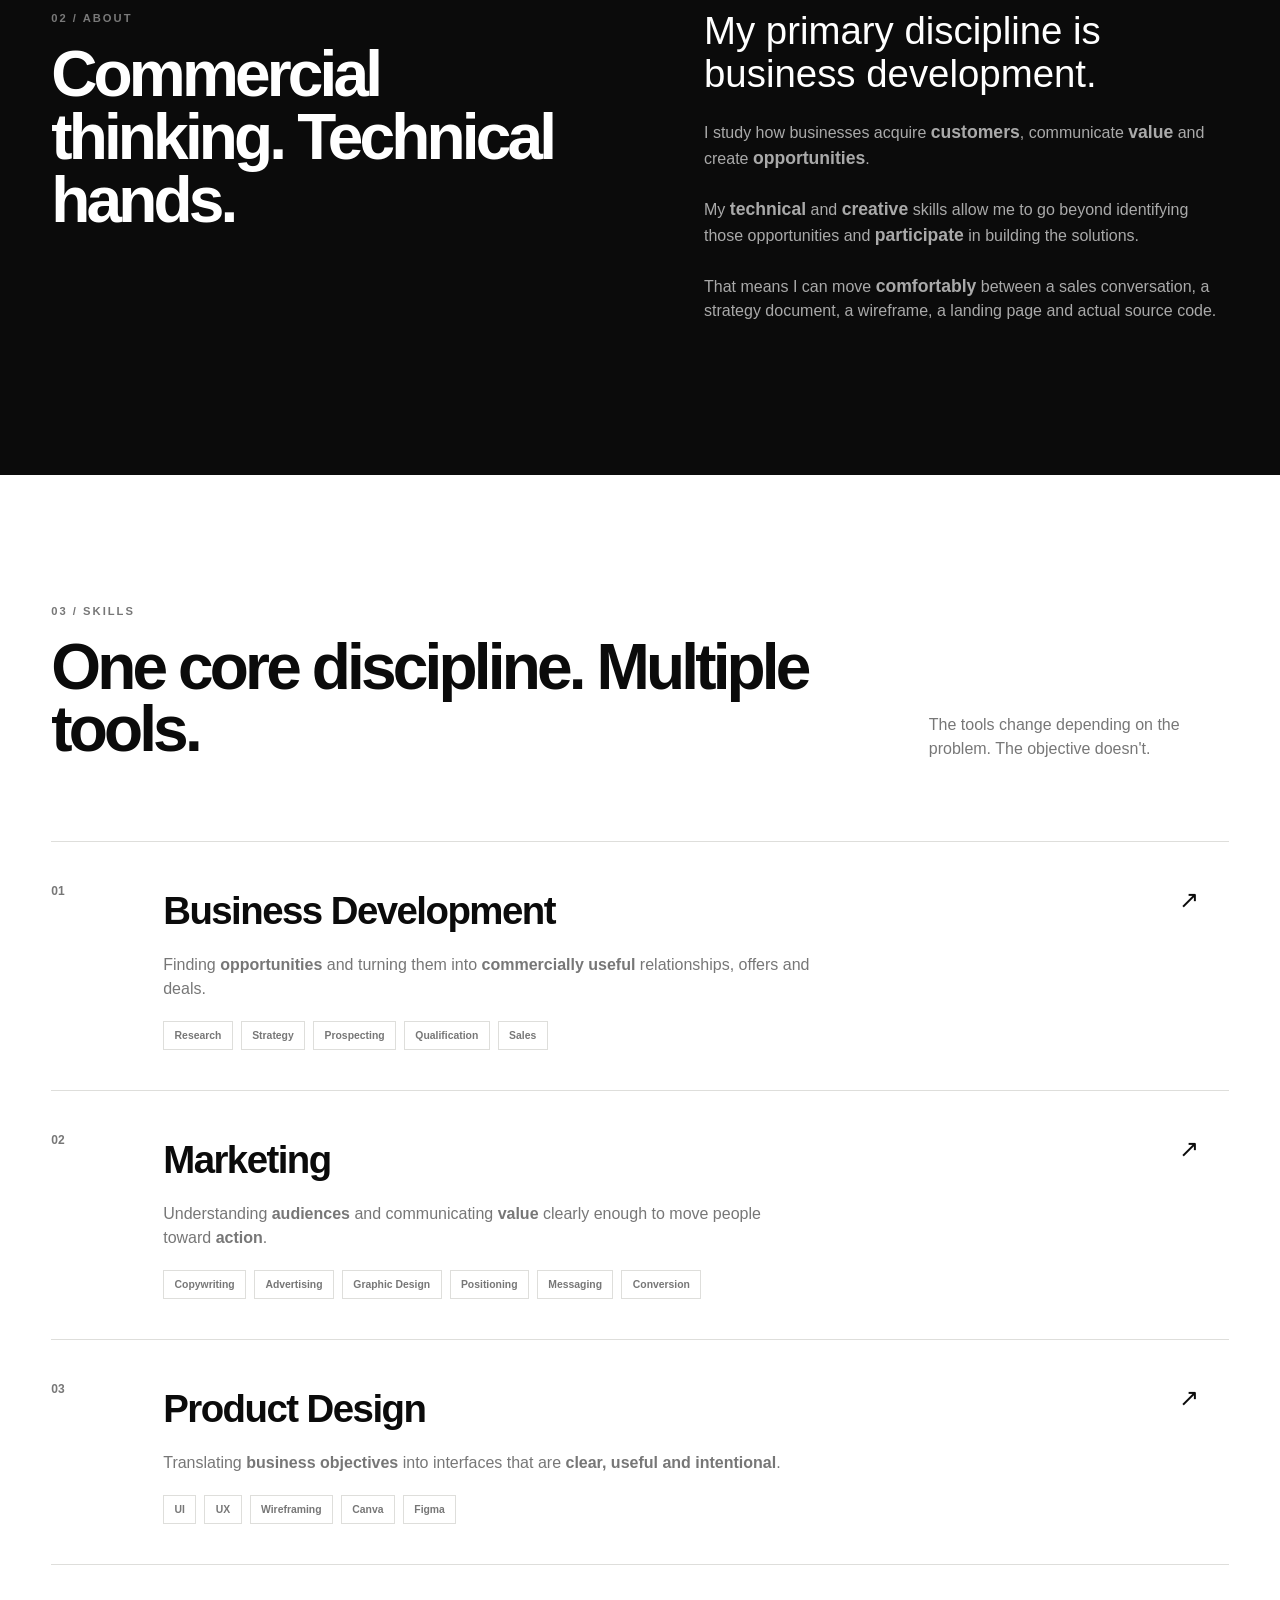
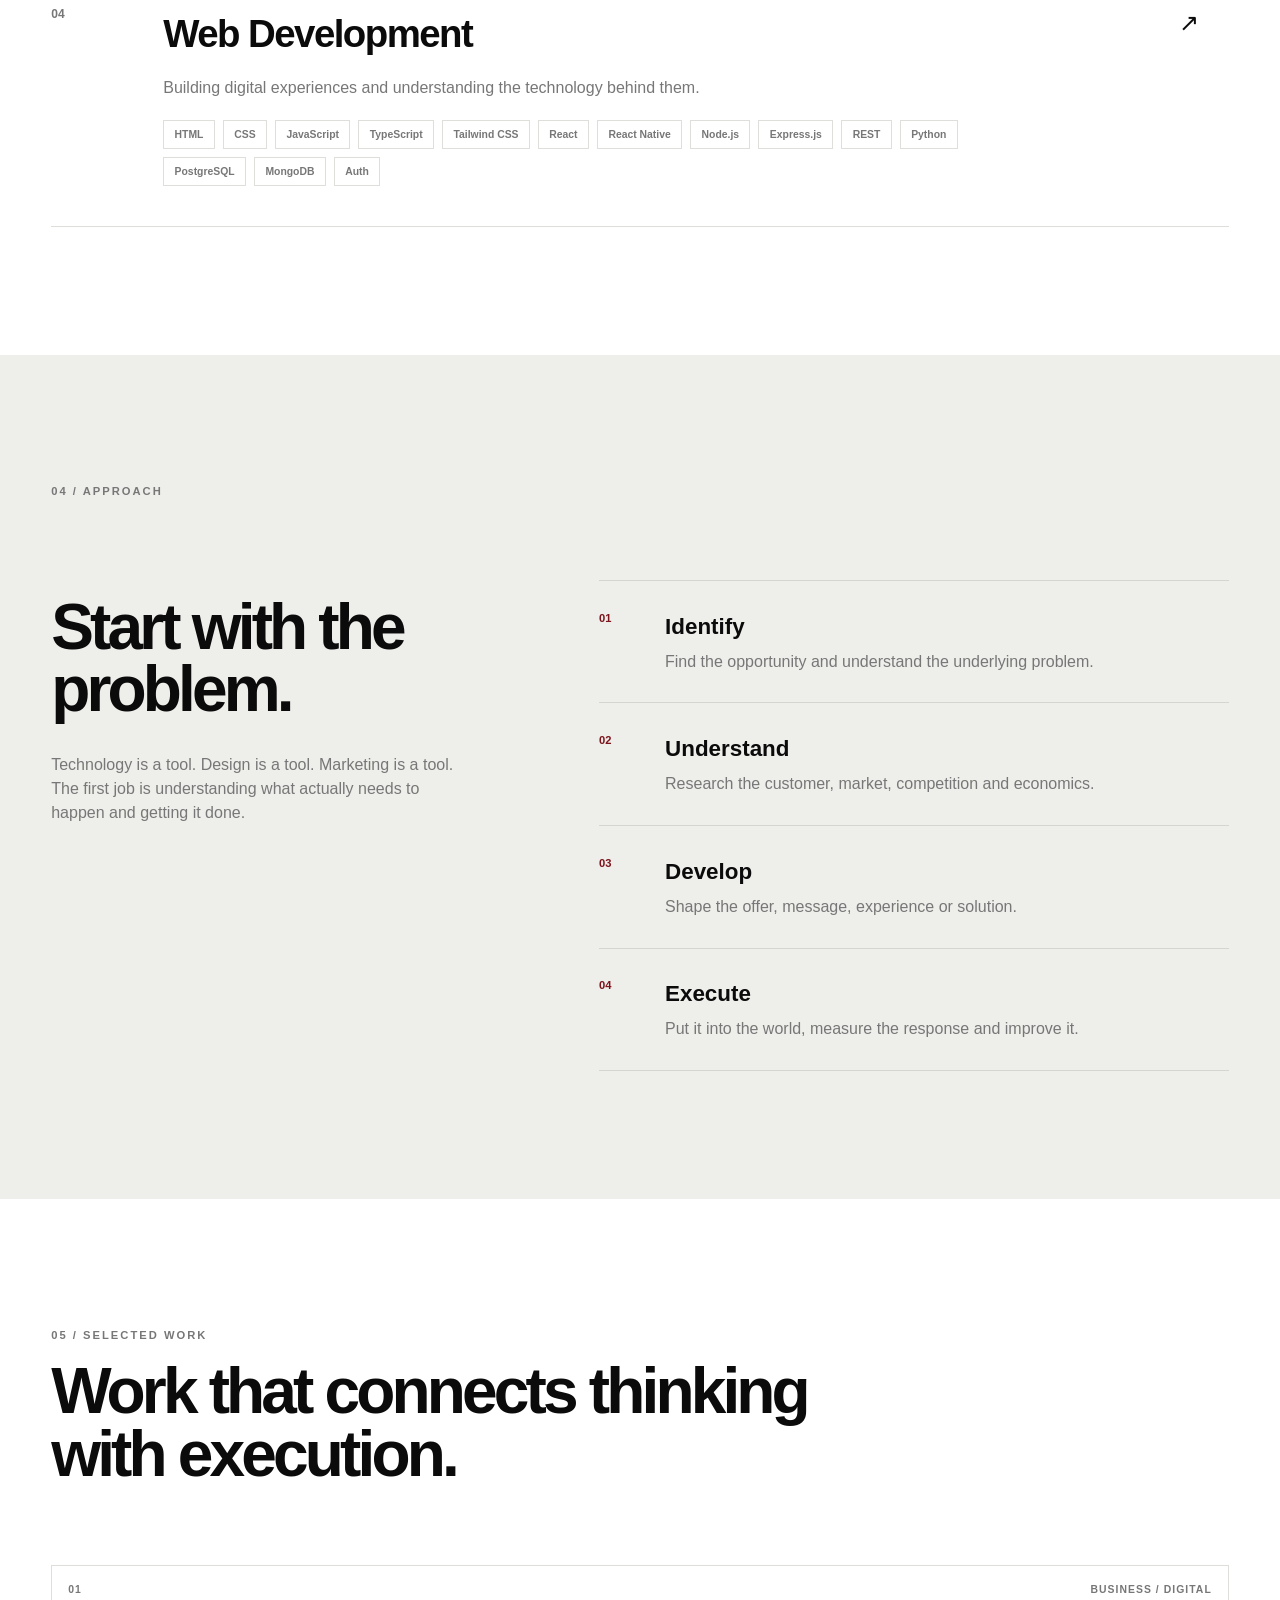
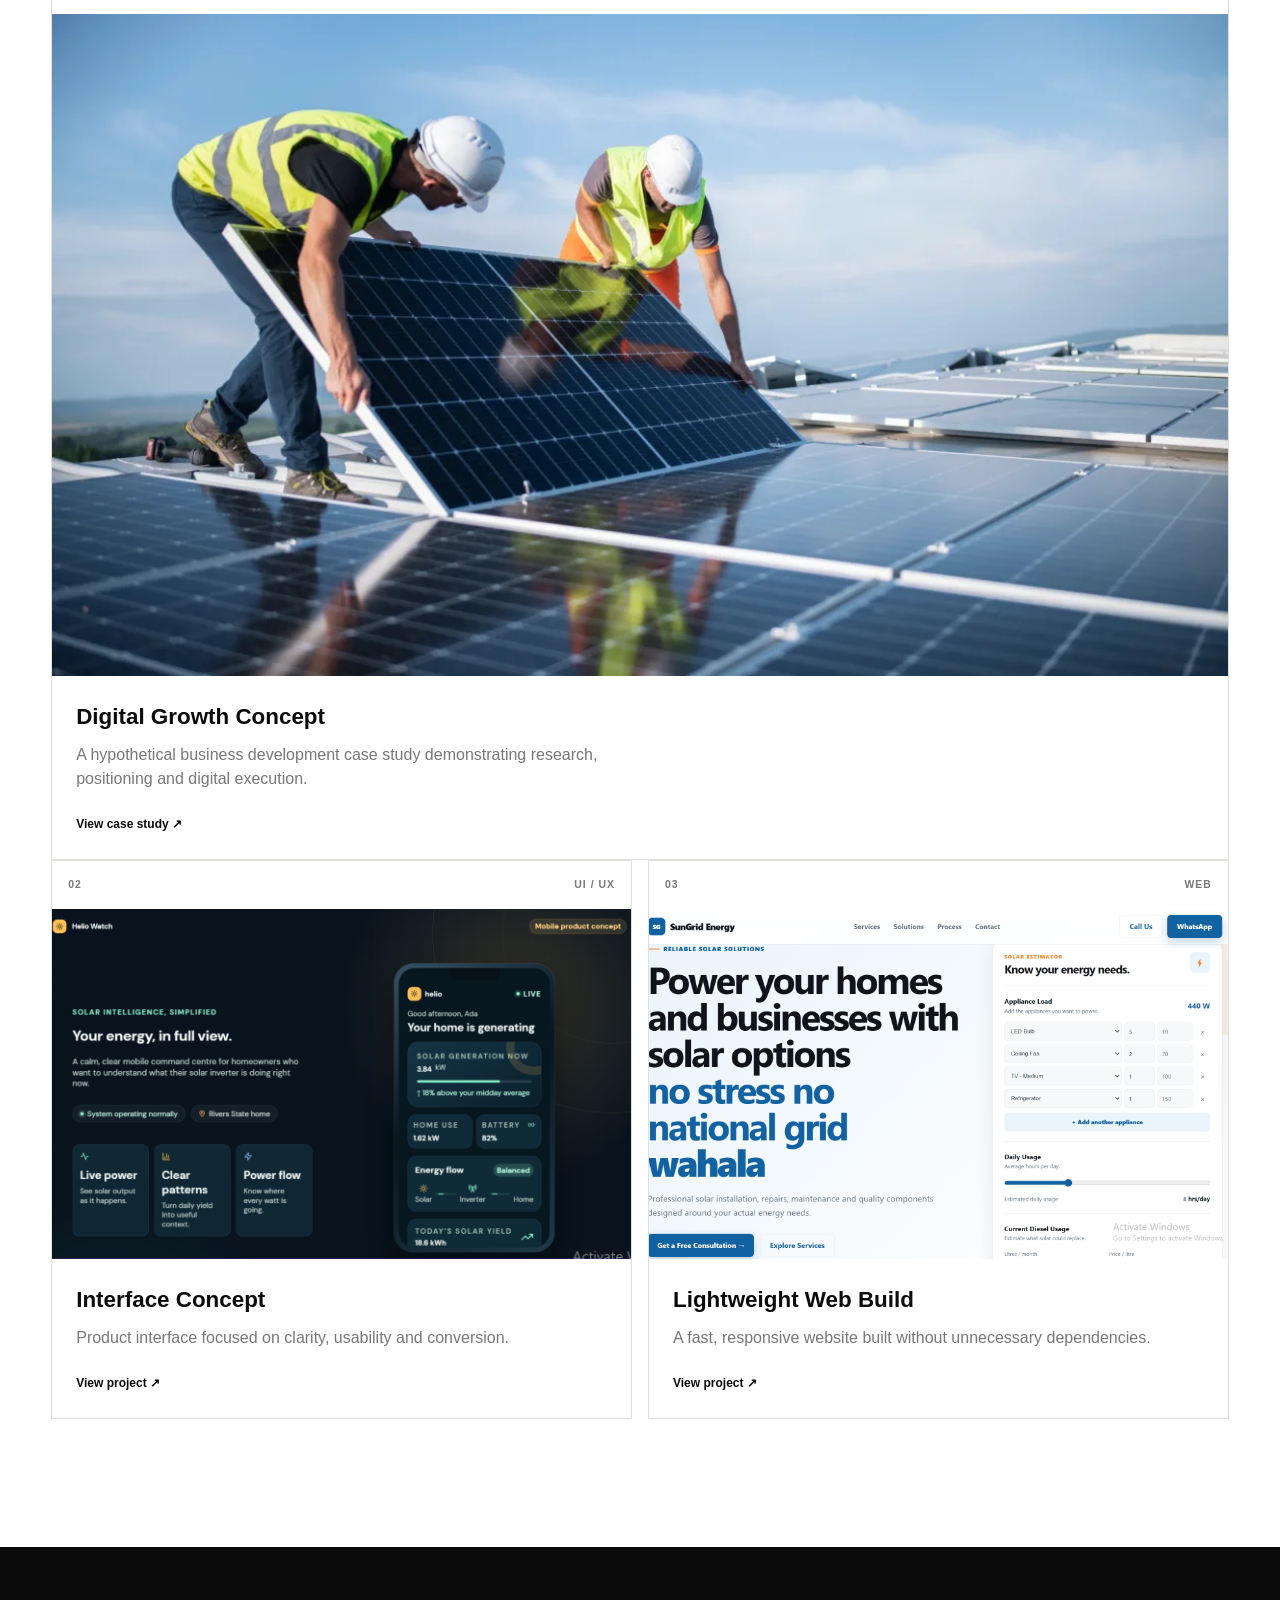
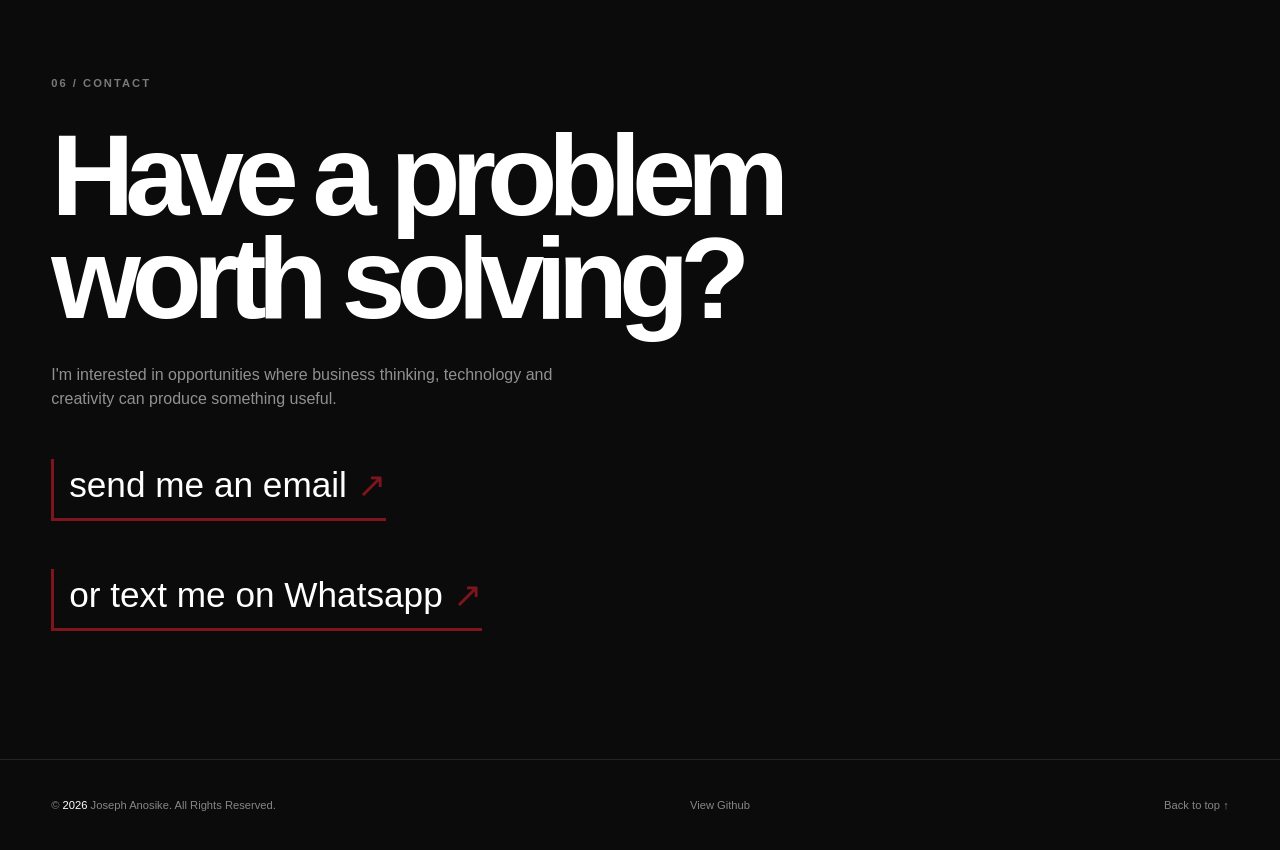
==== commit de1f1be9: "Update index.html" ====
--- a/index.html
+++ b/index.html
@@ -109,7 +109,7 @@
 
                     <h1 class="hero-title reveal">
                         I find
-                        <span class="accent-word">opportunities.</span>
+                        <span class="accent-word">opportunities.</span><br>
                         I build what comes next.
                     </h1>
 
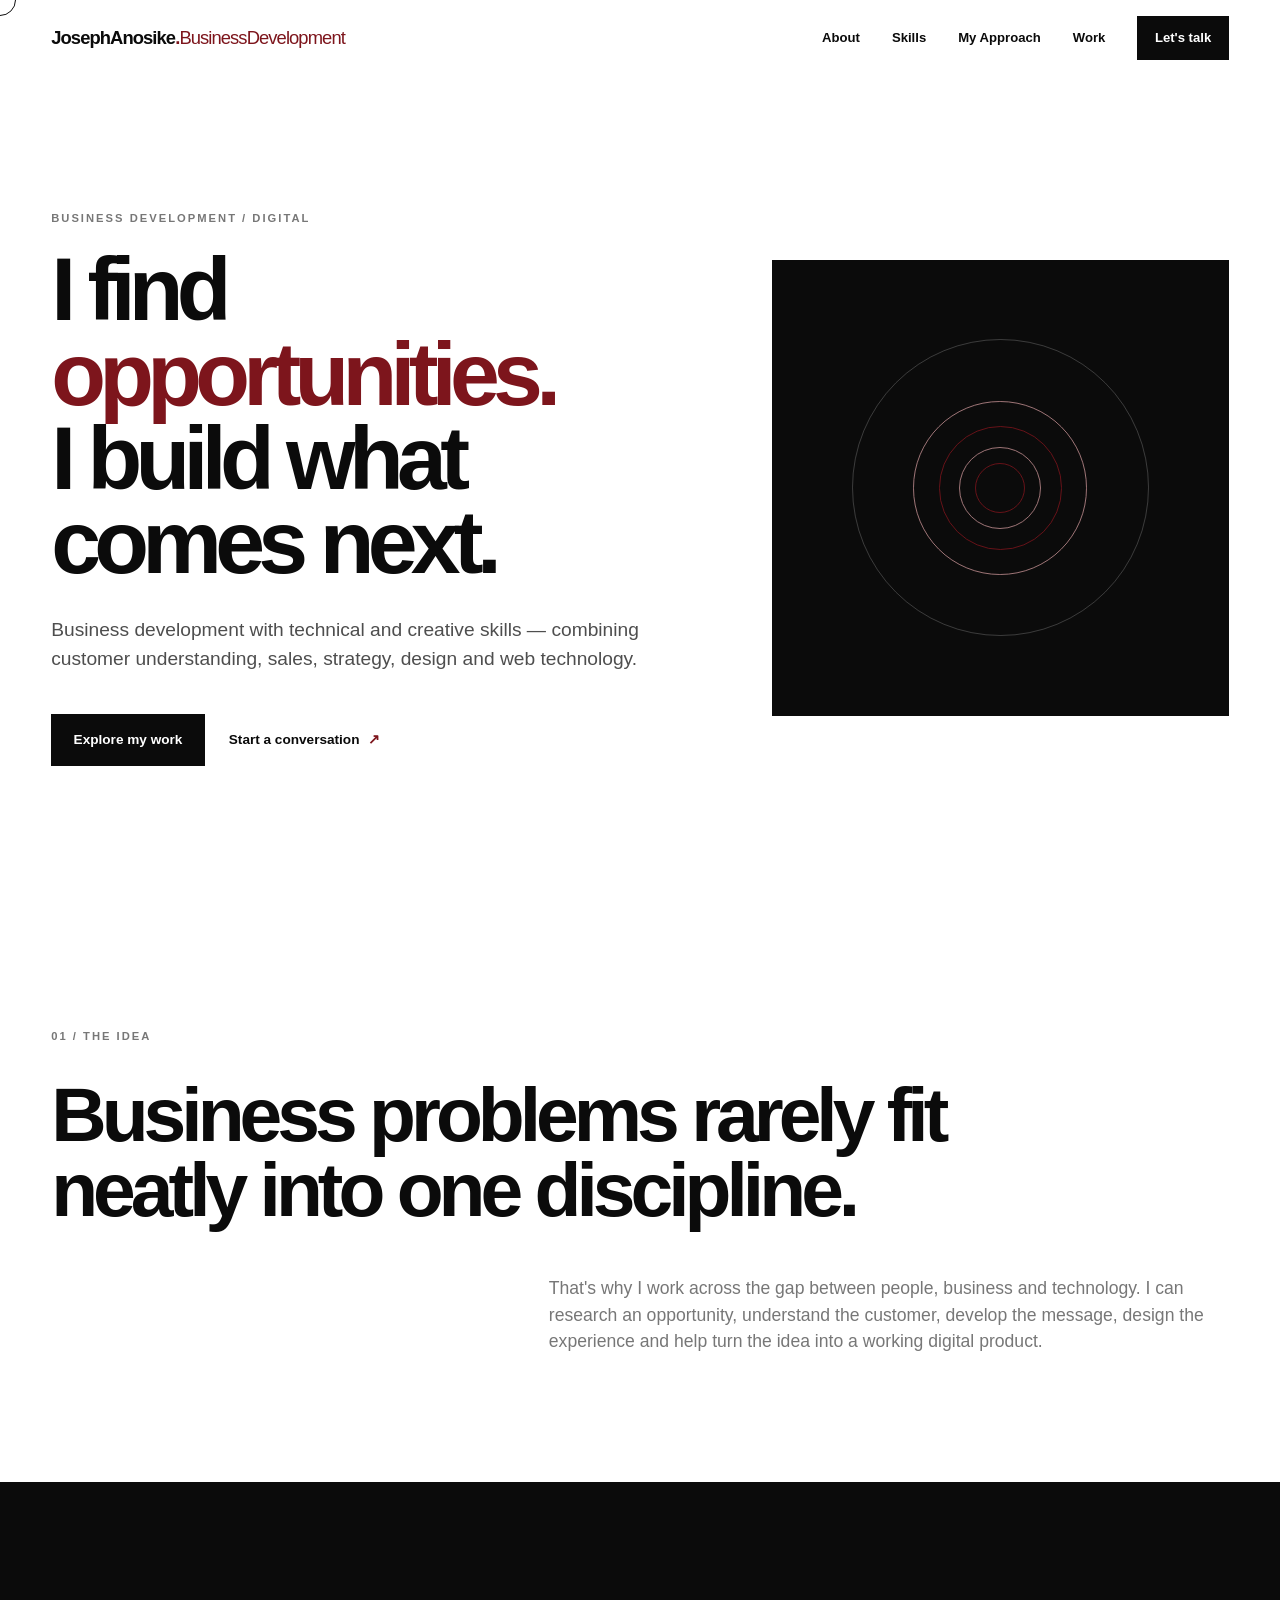
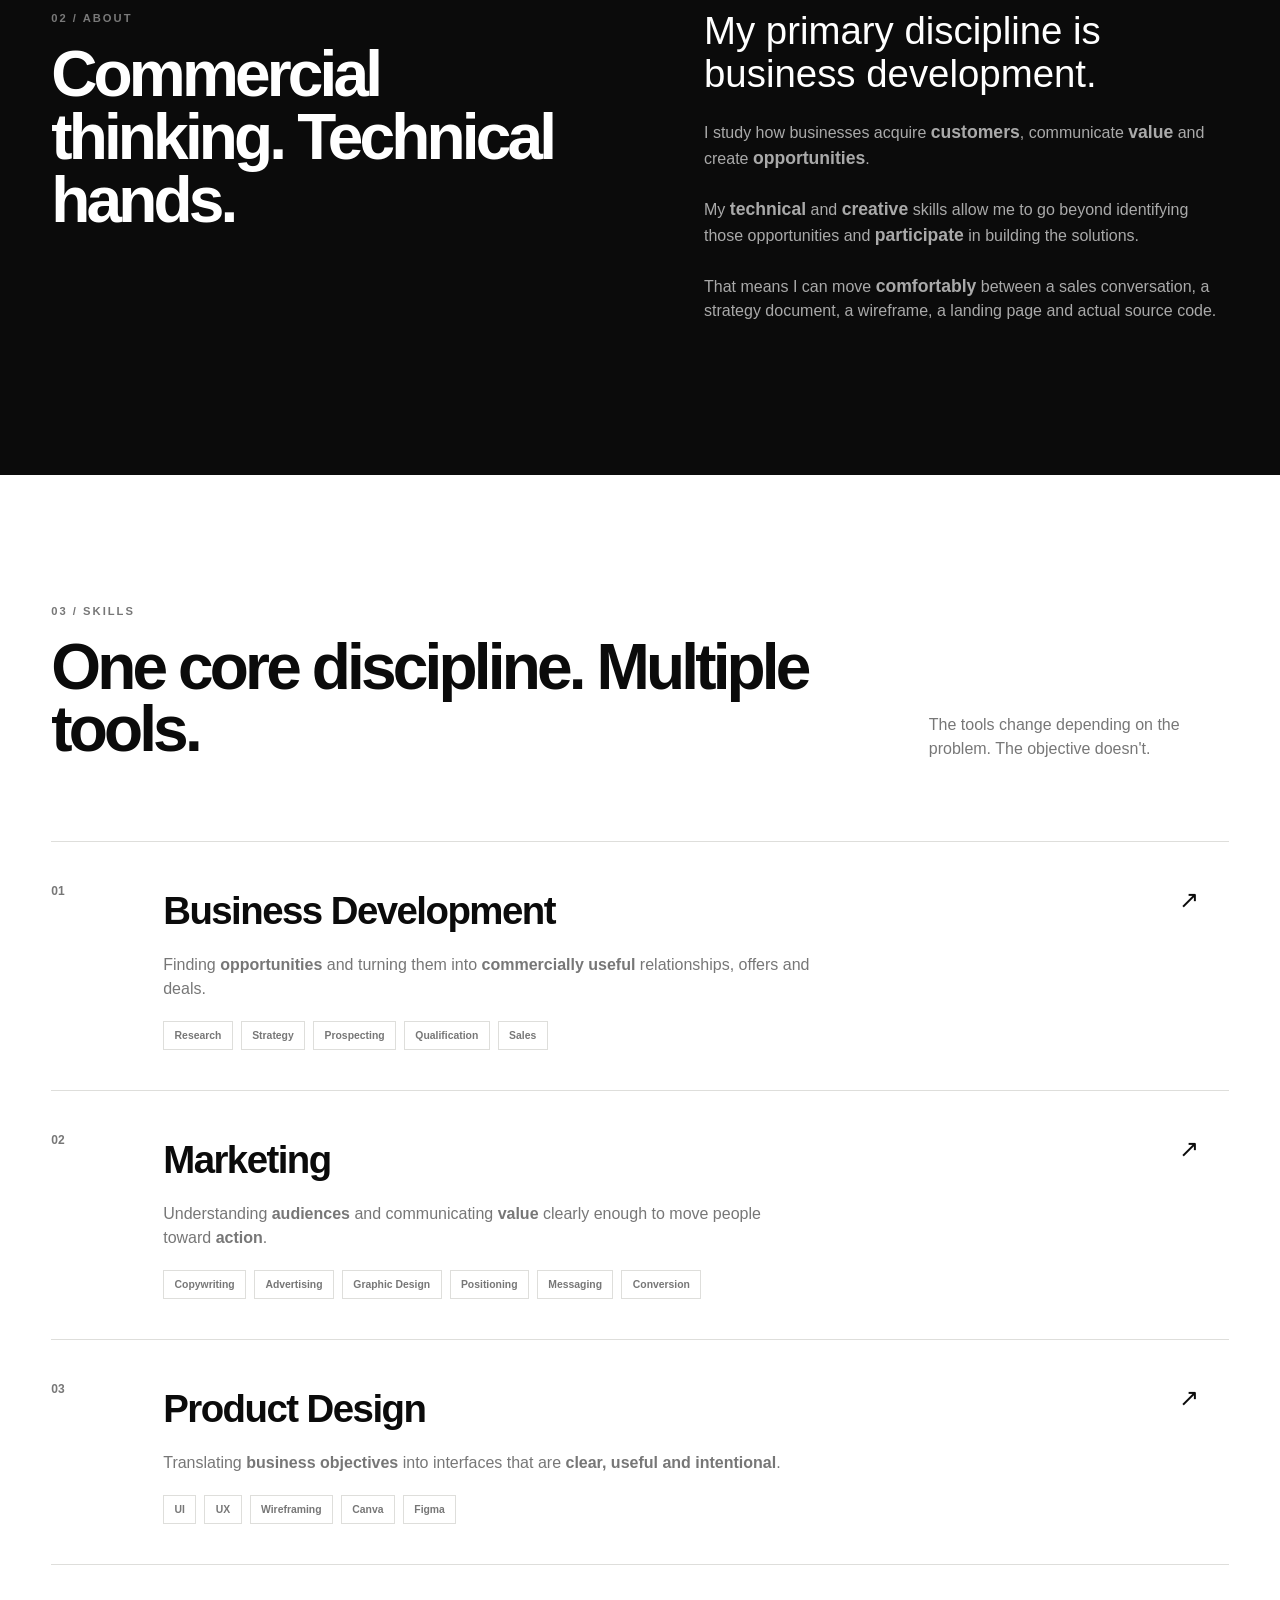
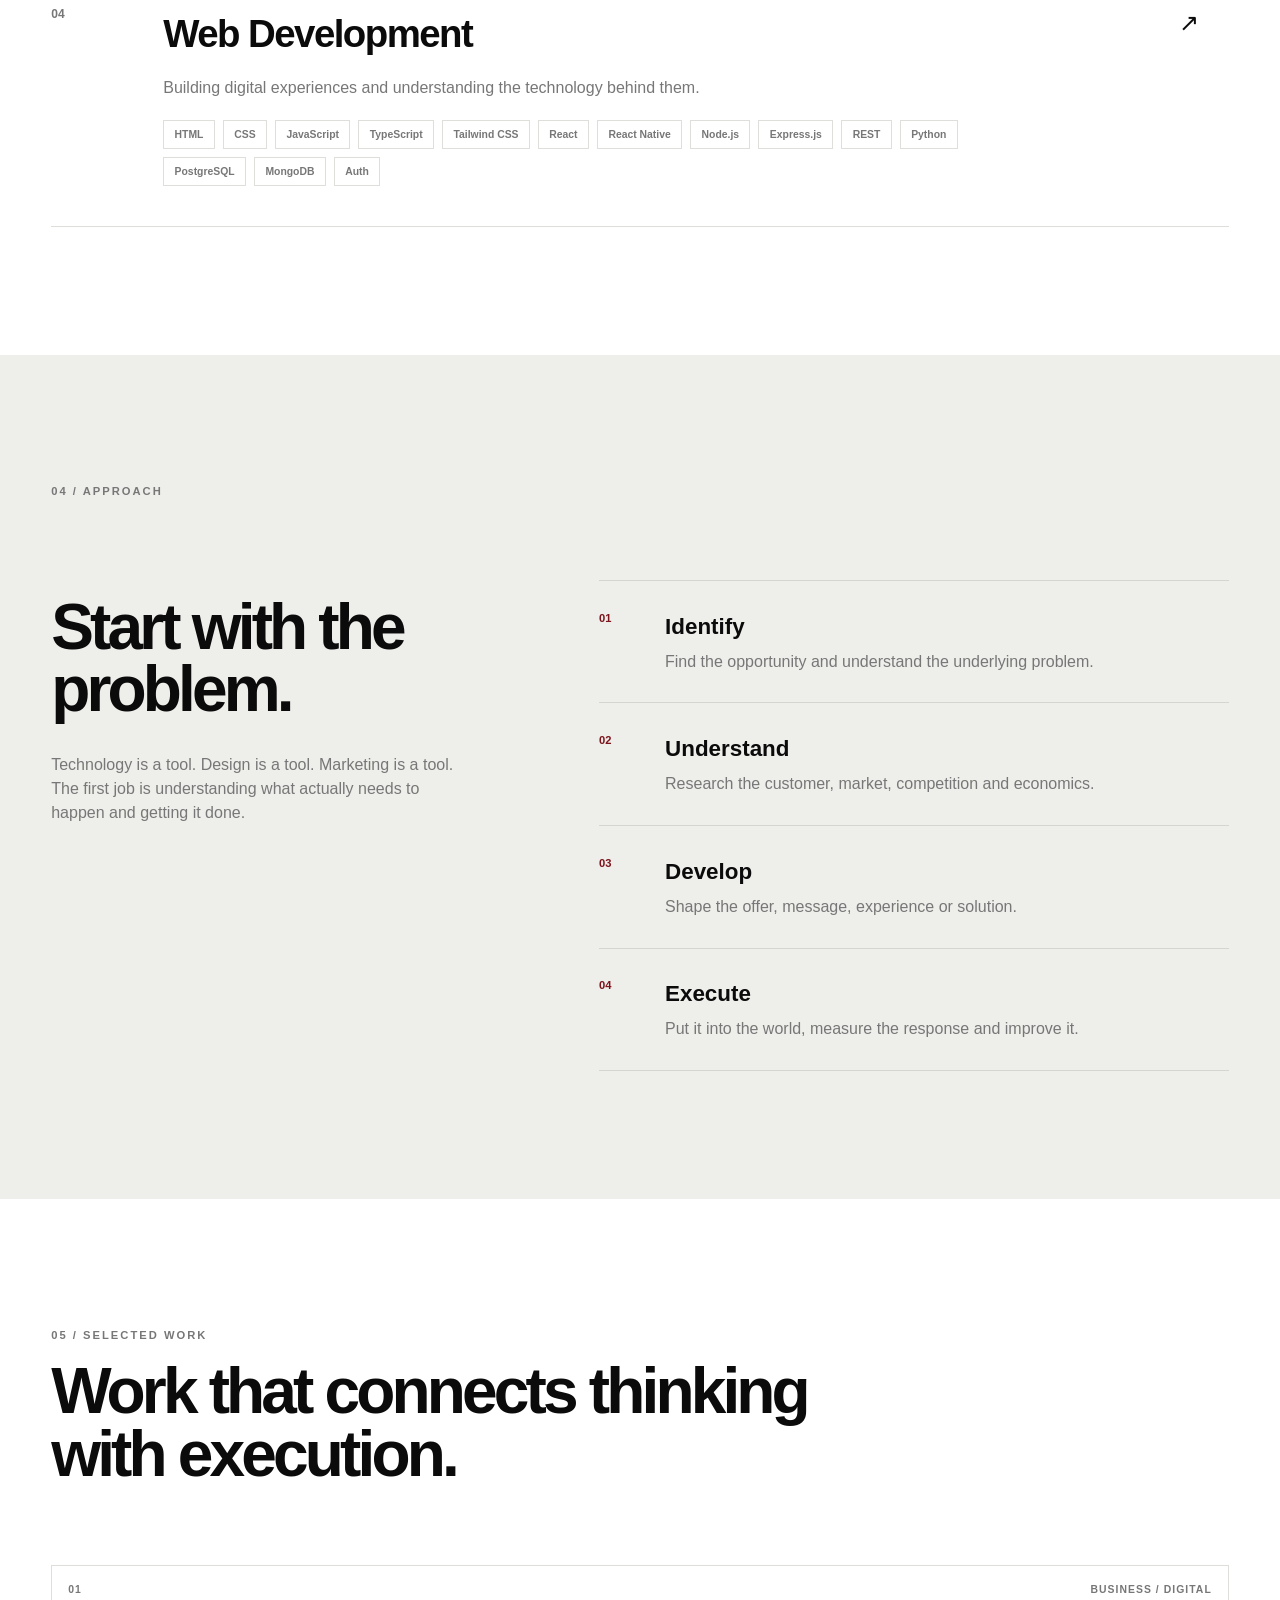
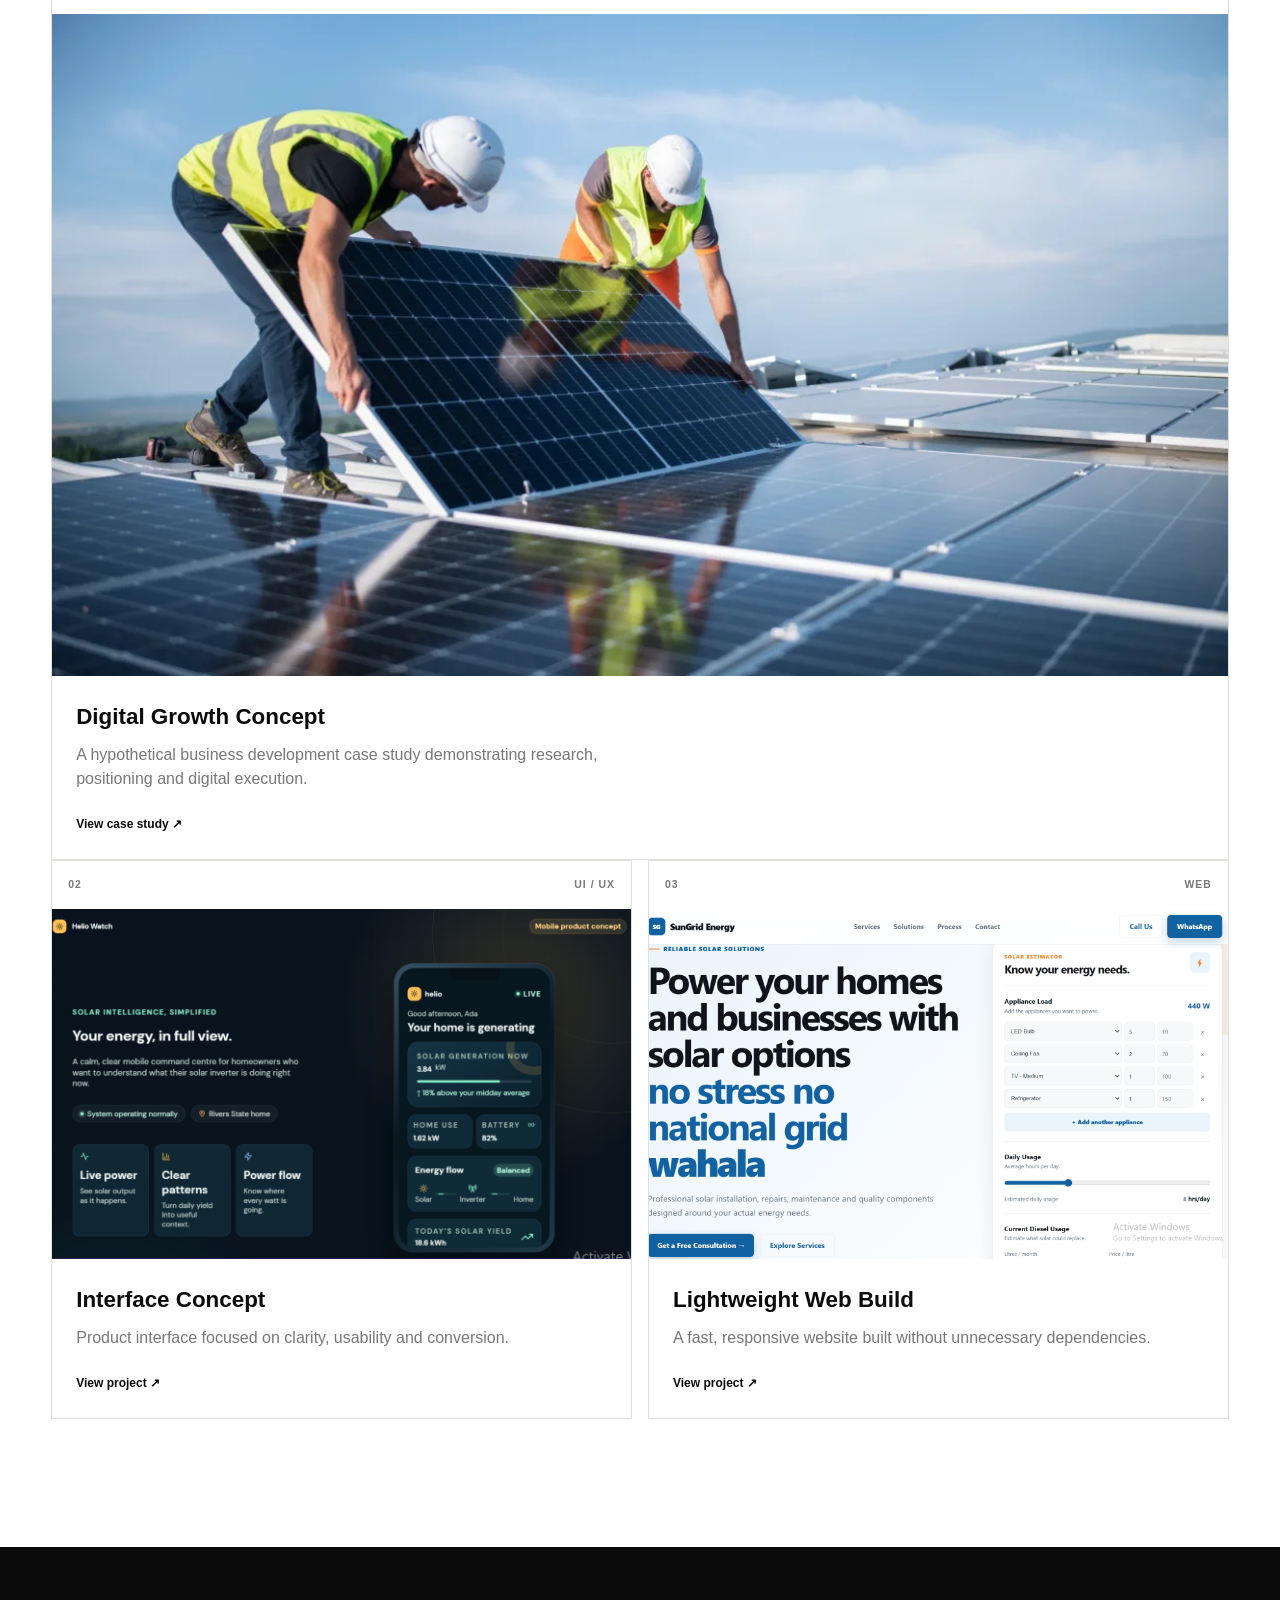
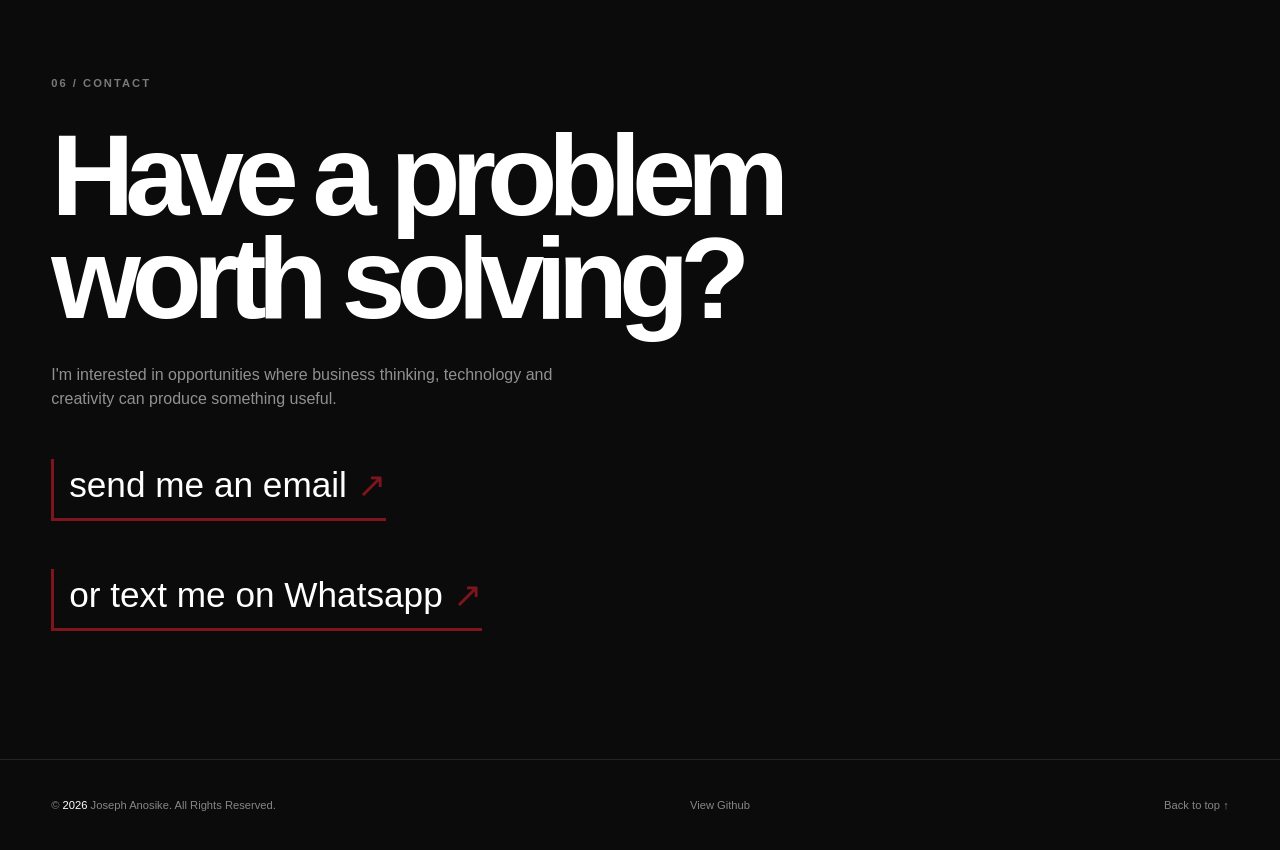
==== commit 82483d7d: "Update index.html" ====
--- a/index.html
+++ b/index.html
@@ -114,8 +114,8 @@
                     </h1>
 
                     <p class="hero-description reveal">
-                        Business development with a technical and
-                        creative edge — combining customer understanding,
+                        Business development with technical and
+                        creative skills — combining customer understanding,
                         sales, strategy, design and web technology.
                     </p>
 
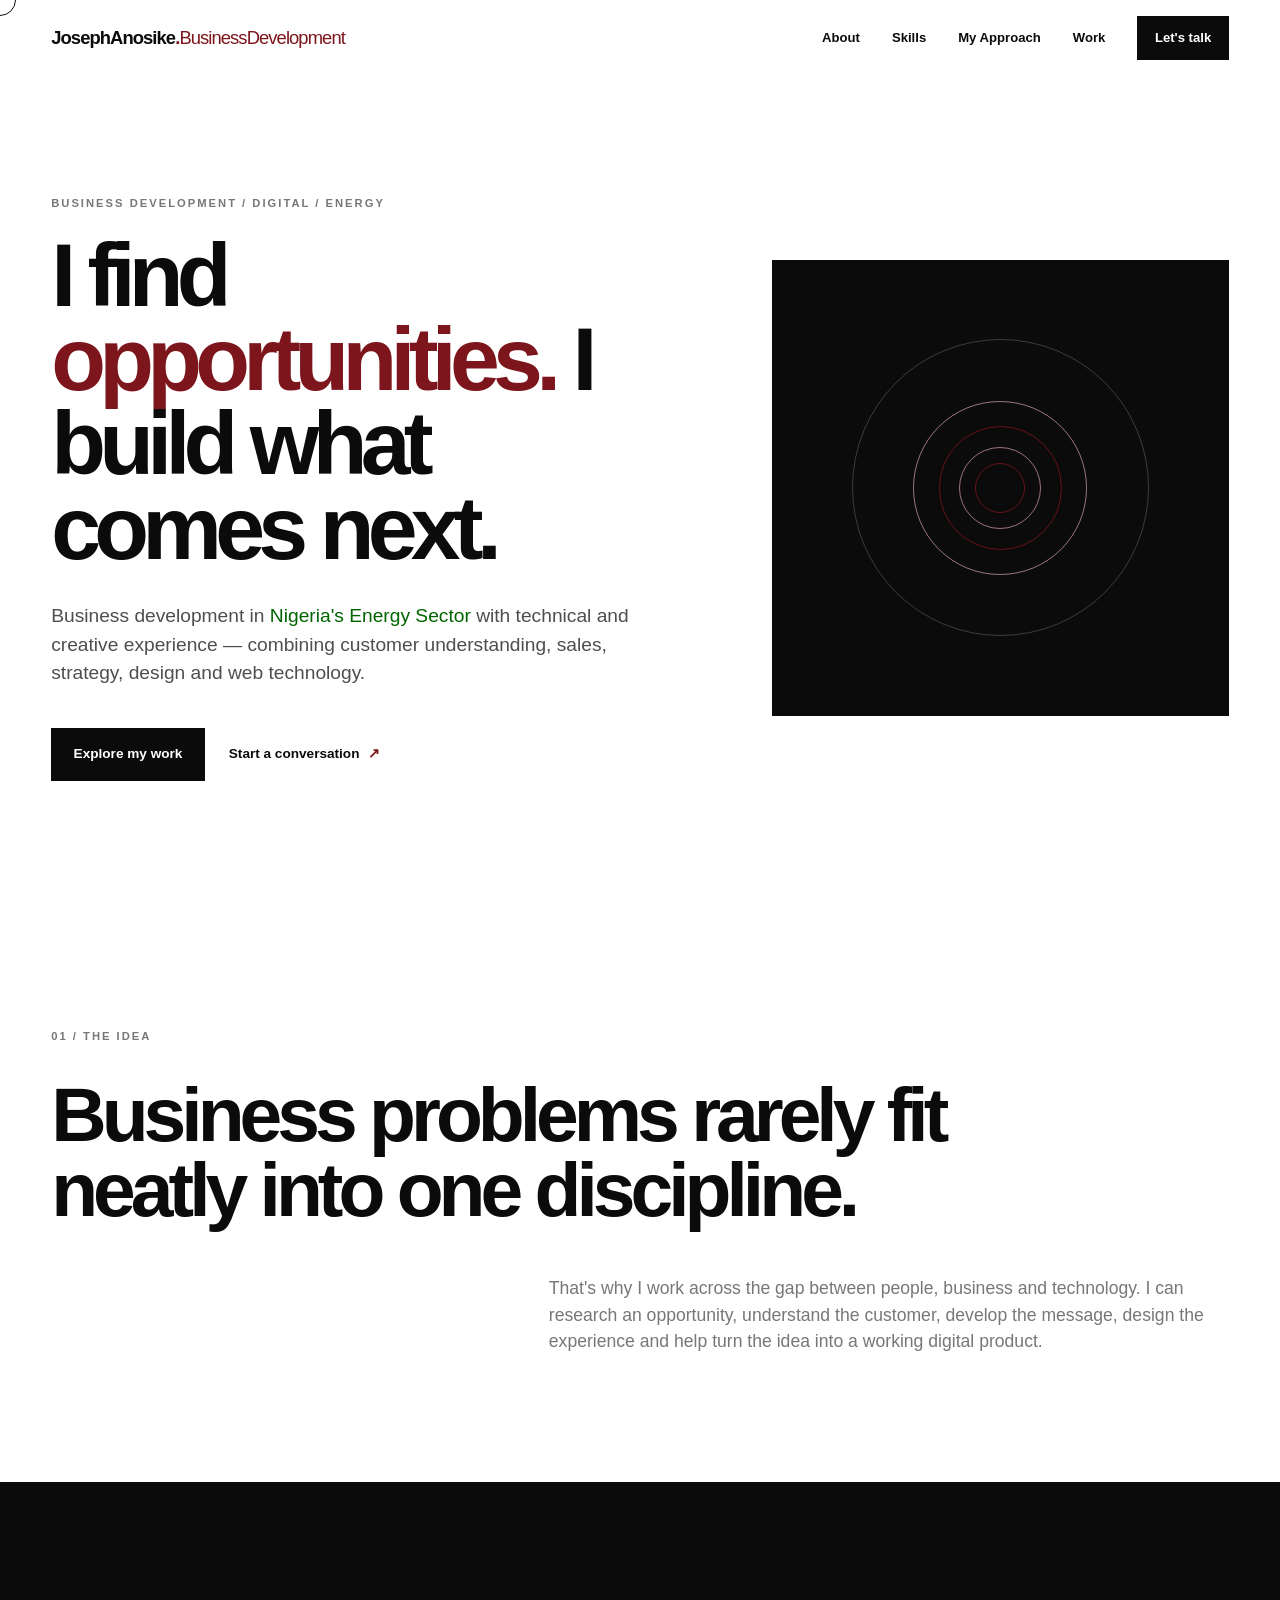
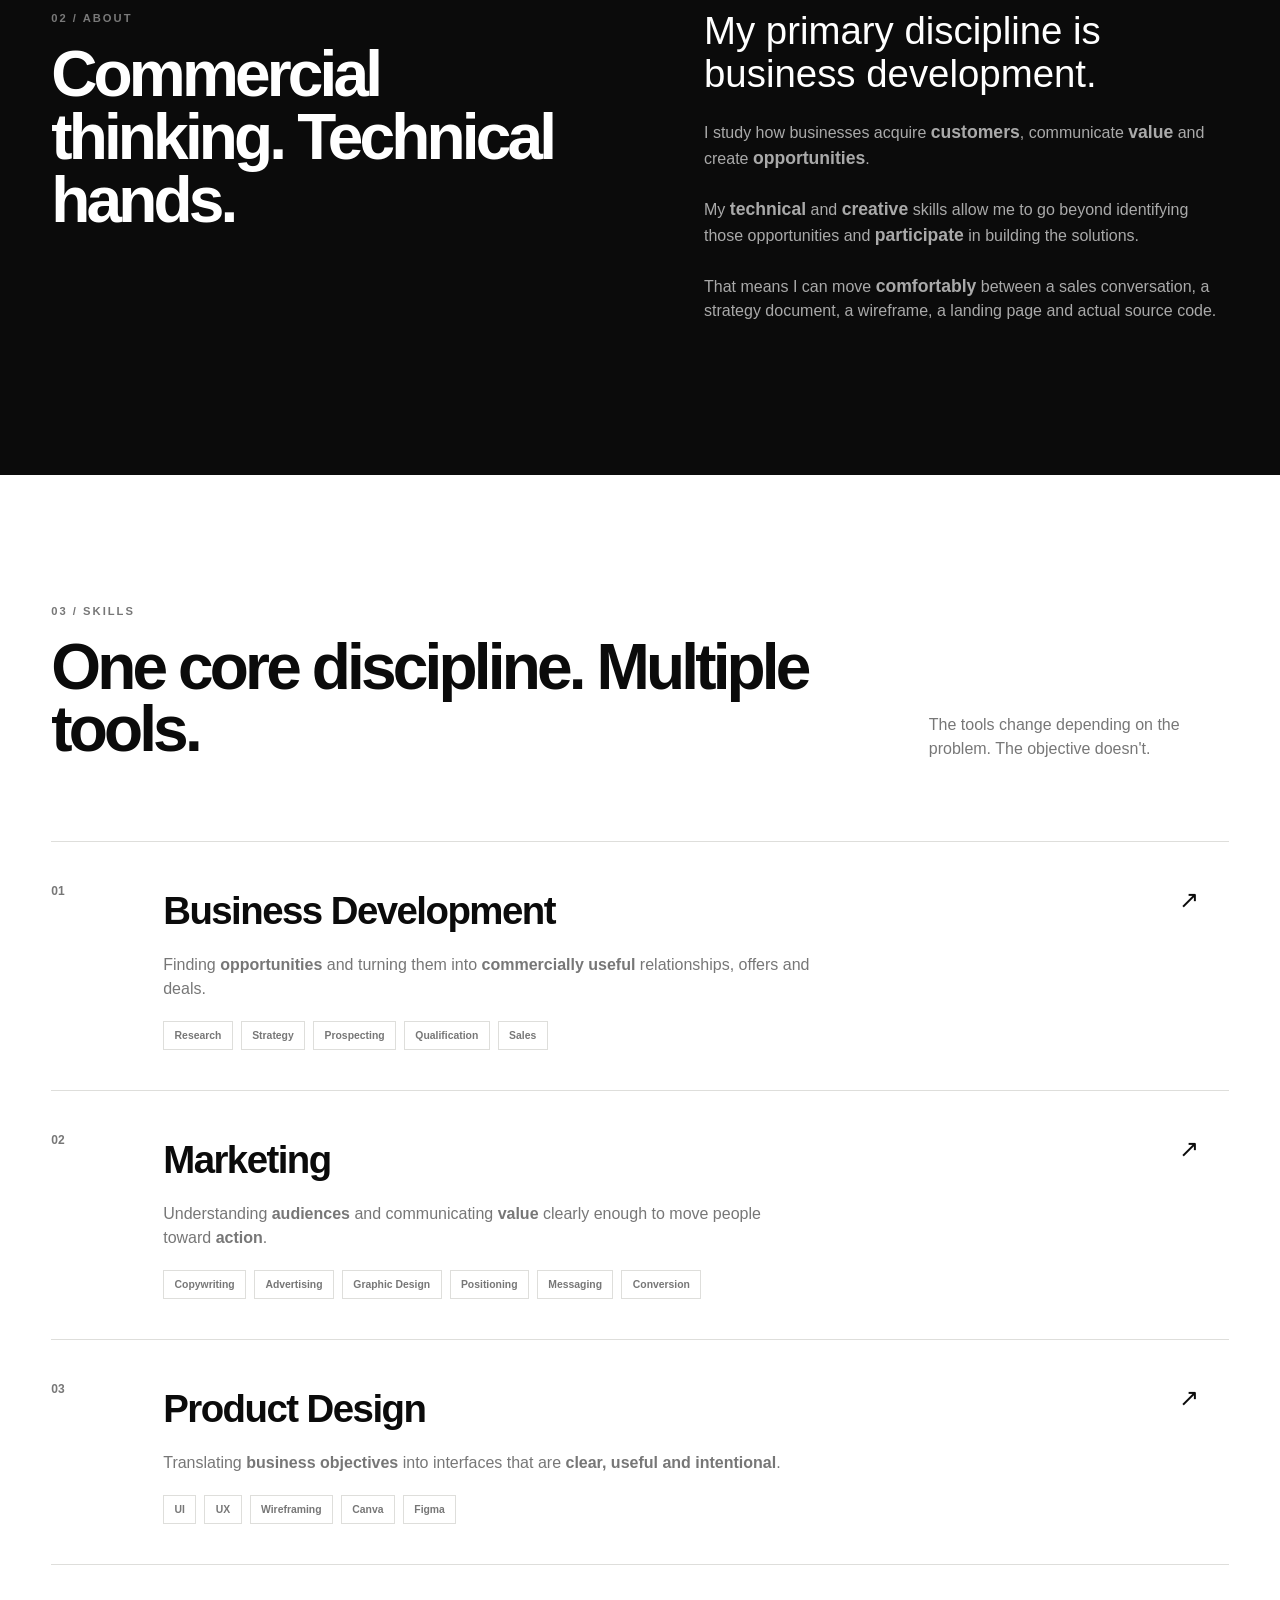
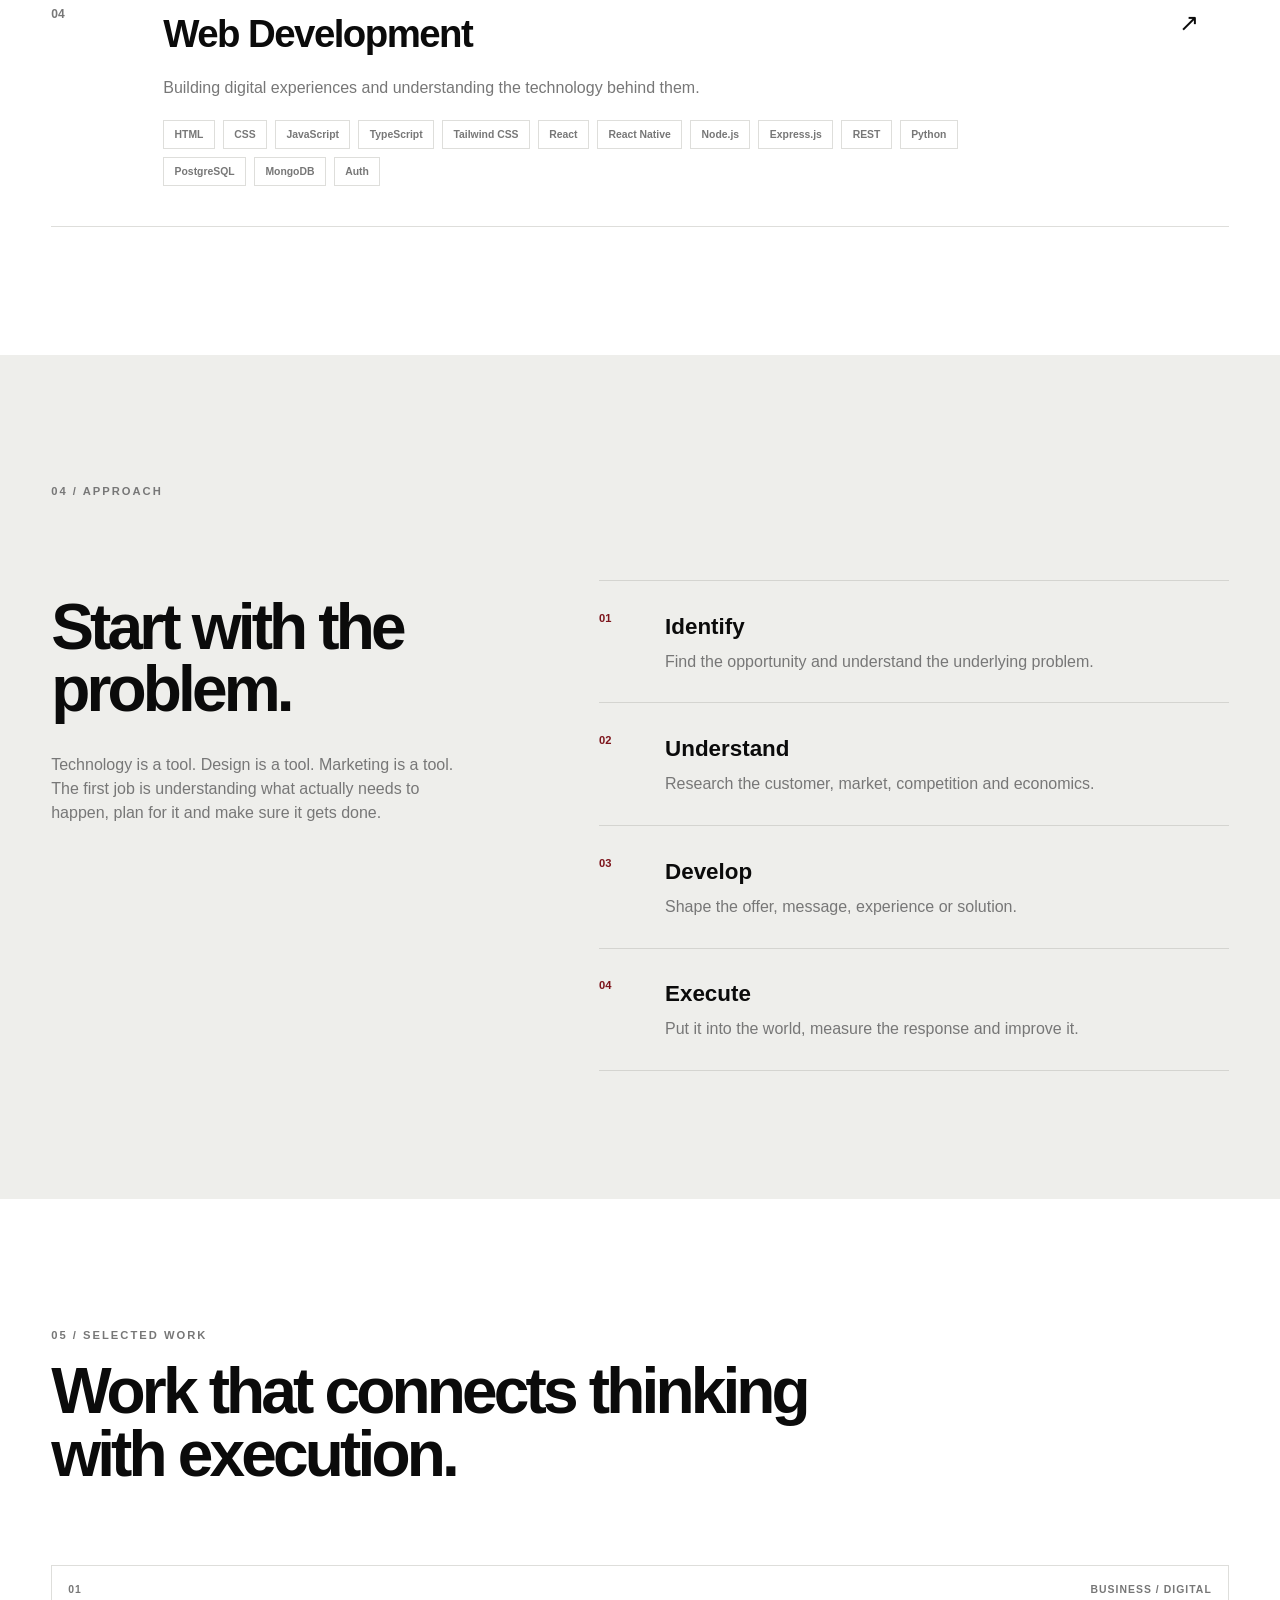
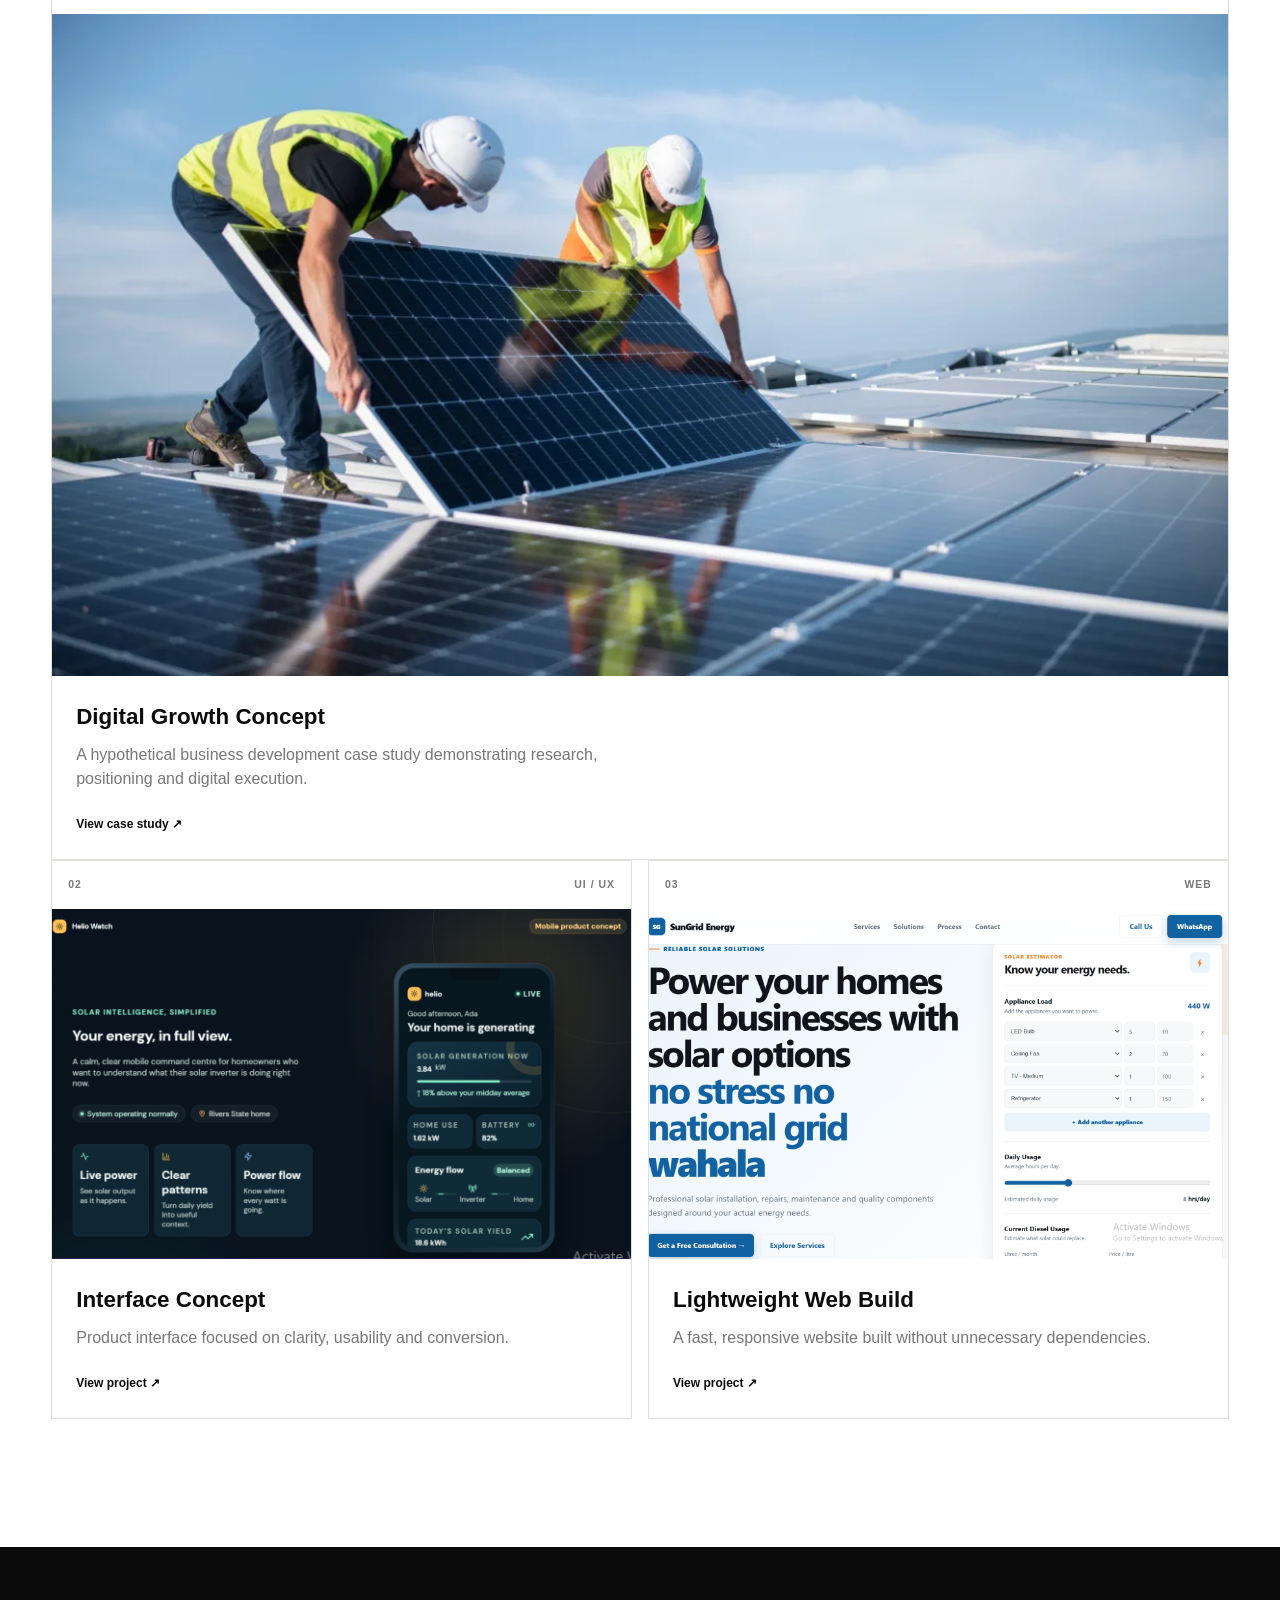
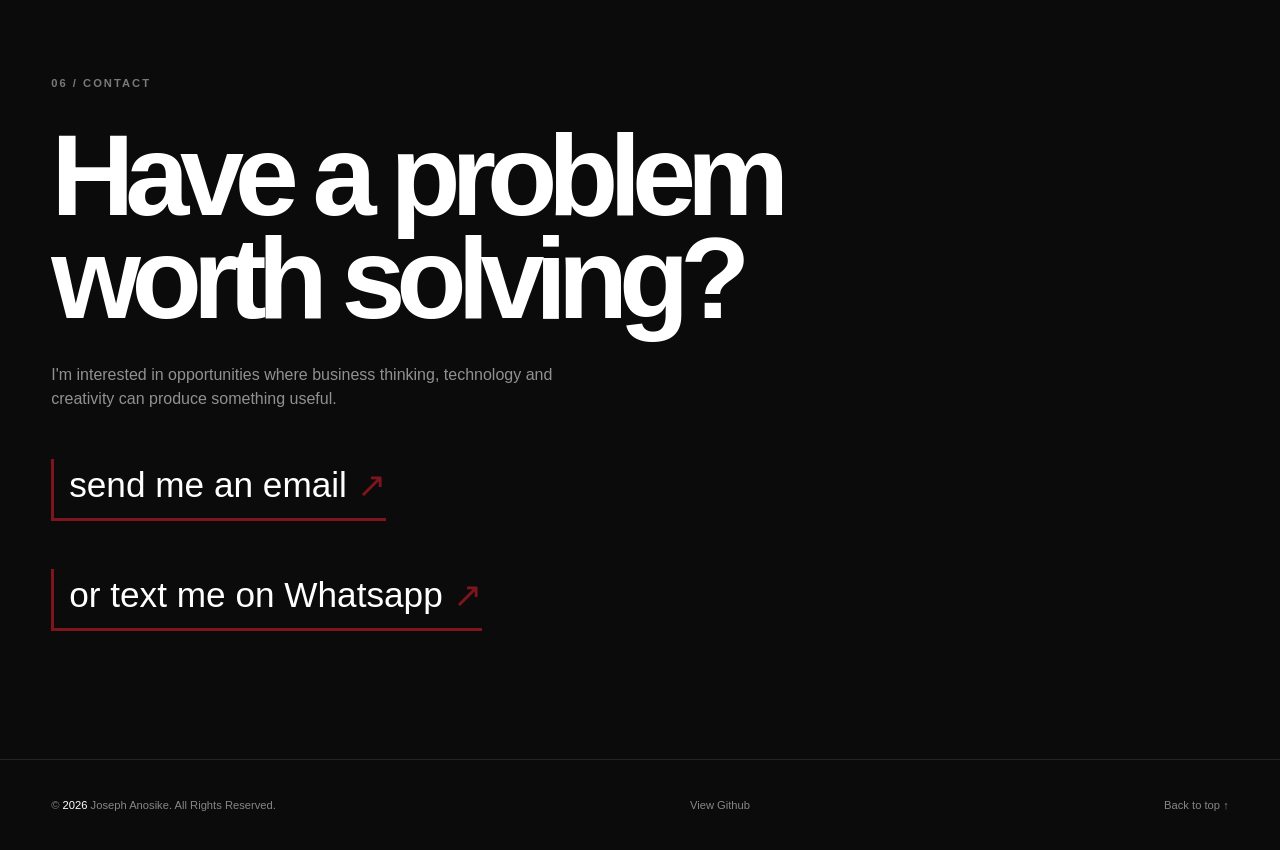
==== commit 22d7000a: "chanes" ====
--- a/index.html
+++ b/index.html
@@ -104,18 +104,18 @@
                 <div class="hero-content">
 
                     <p class="eyebrow reveal">
-                        BUSINESS DEVELOPMENT / DIGITAL
+                        BUSINESS DEVELOPMENT / DIGITAL / ENERGY
                     </p>
 
                     <h1 class="hero-title reveal">
-                        I find
-                        <span class="accent-word">opportunities.</span><br>
-                        I build what comes next.
+                     I find
+                    <span class="accent-word">opportunities.</span>
+                    I build what comes next.
                     </h1>
 
                     <p class="hero-description reveal">
-                        Business development with technical and
-                        creative skills — combining customer understanding,
+                        Business development in <span class="accent-word-green">Nigeria's Energy Sector</span> with technical and
+                        creative experience — combining customer understanding,
                         sales, strategy, design and web technology.
                     </p>
 
@@ -478,7 +478,7 @@
                             Technology is a tool. Design is a tool.
                             Marketing is a tool. The first job is
                             understanding what actually needs to
-                            happen and getting it done.
+                            happen, plan for it and make sure it gets done.
                         </p>
 
                     </div>
--- a/style.css
+++ b/style.css
@@ -446,6 +446,10 @@
 
 }
 
+.accent-word-green {
+
+    color: darkgreen;
+}
 
 .hero-description {
 
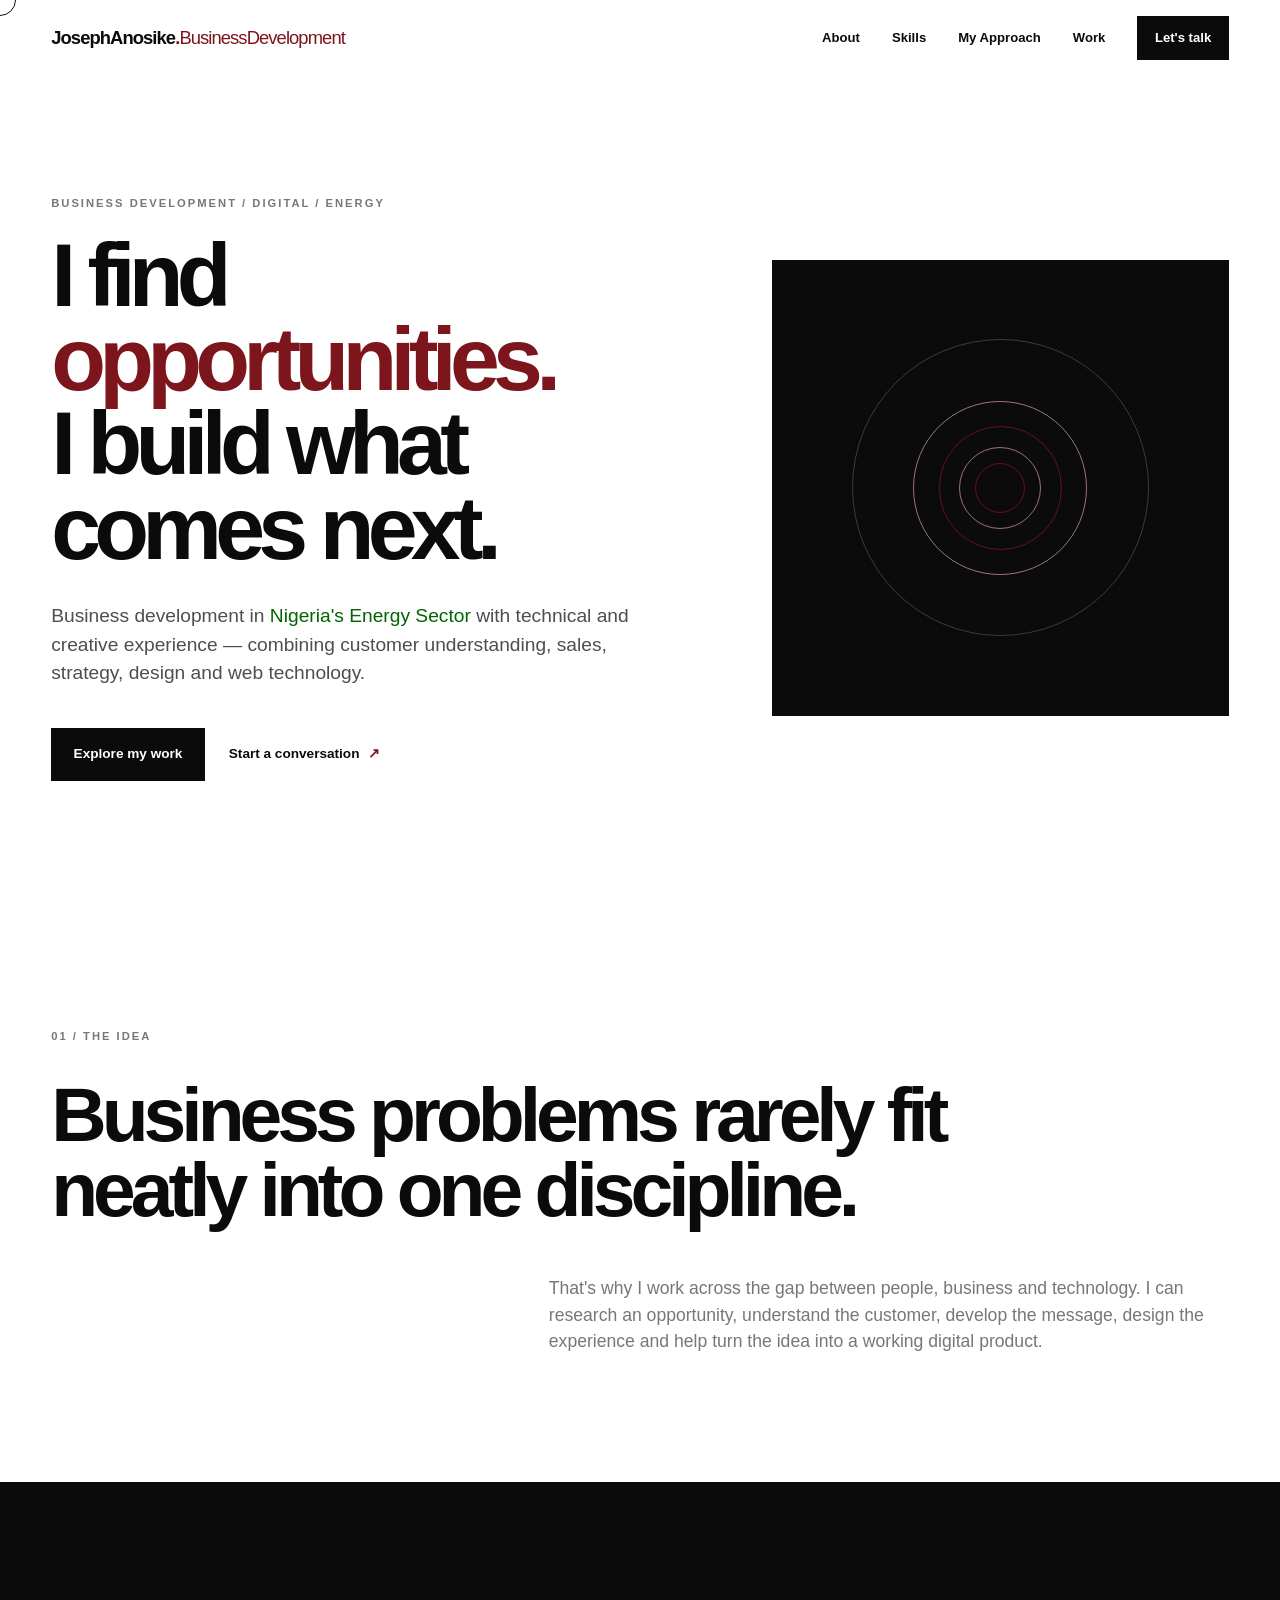
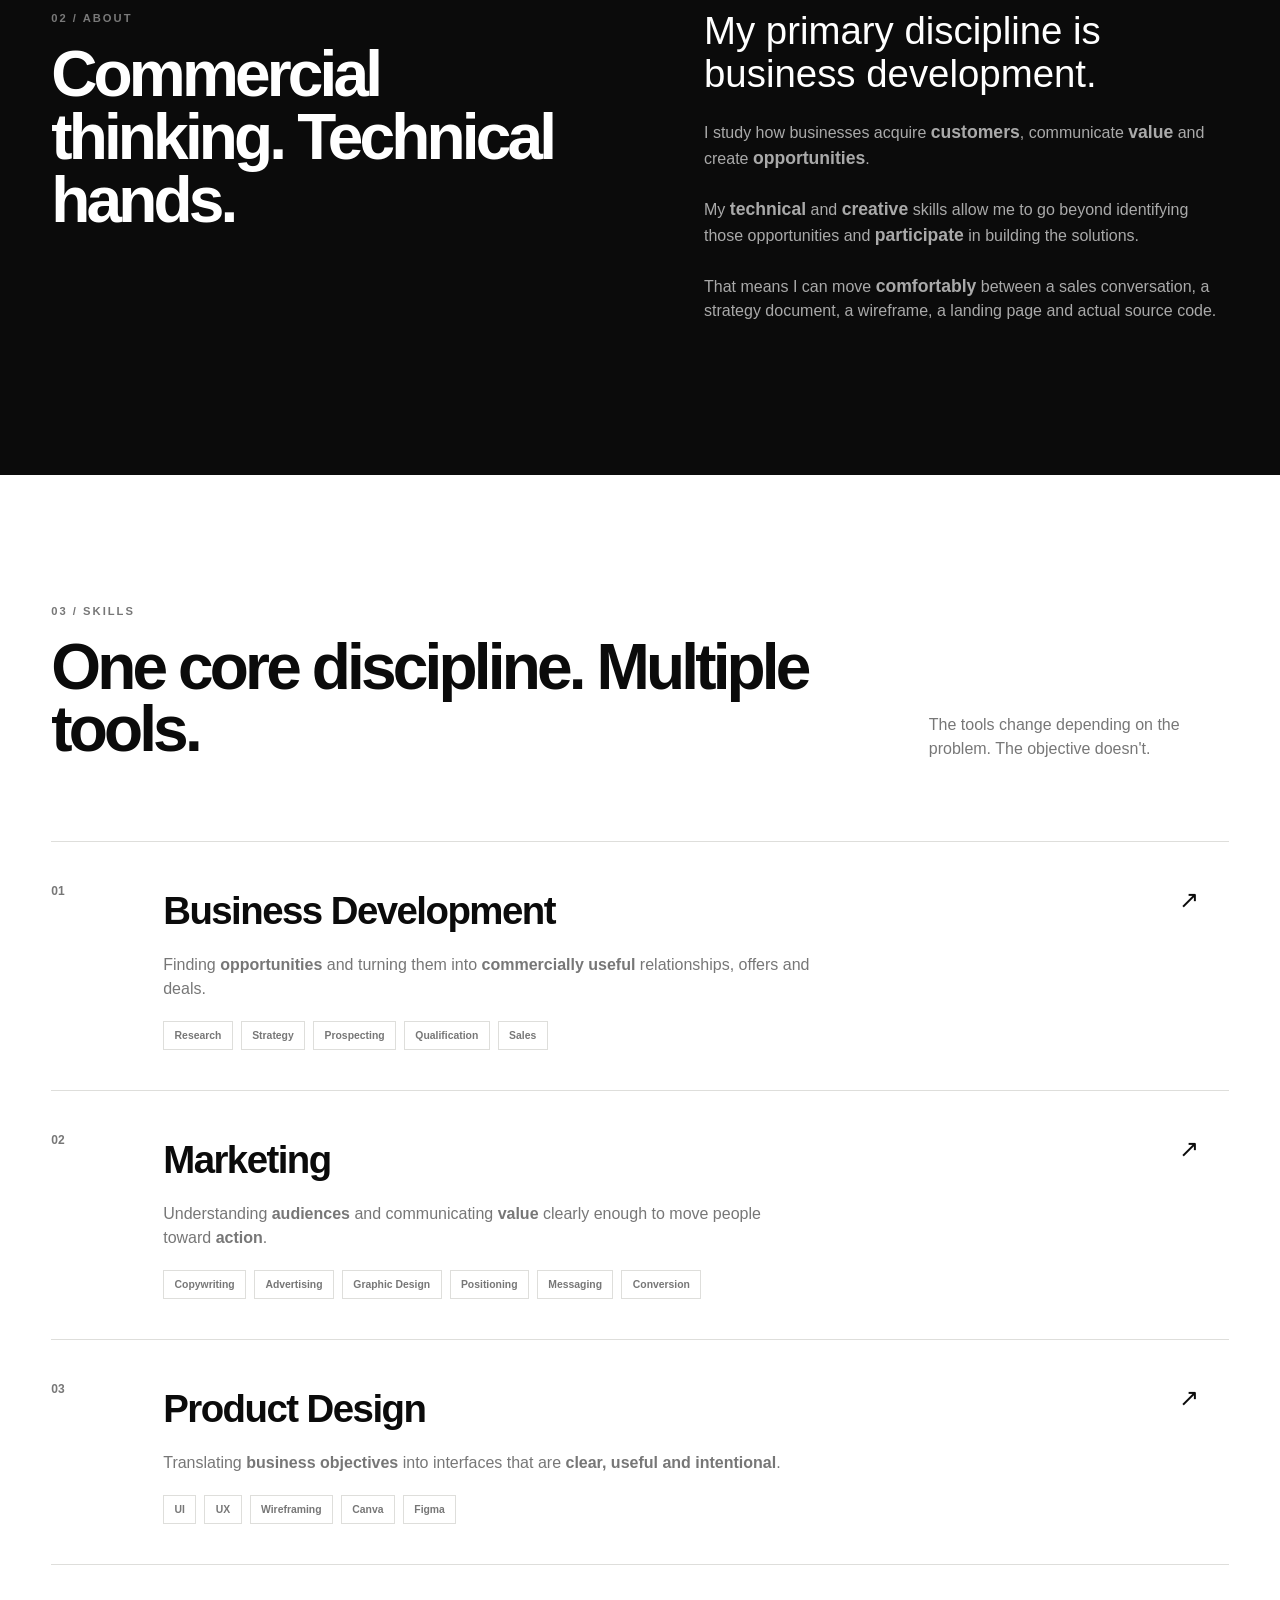
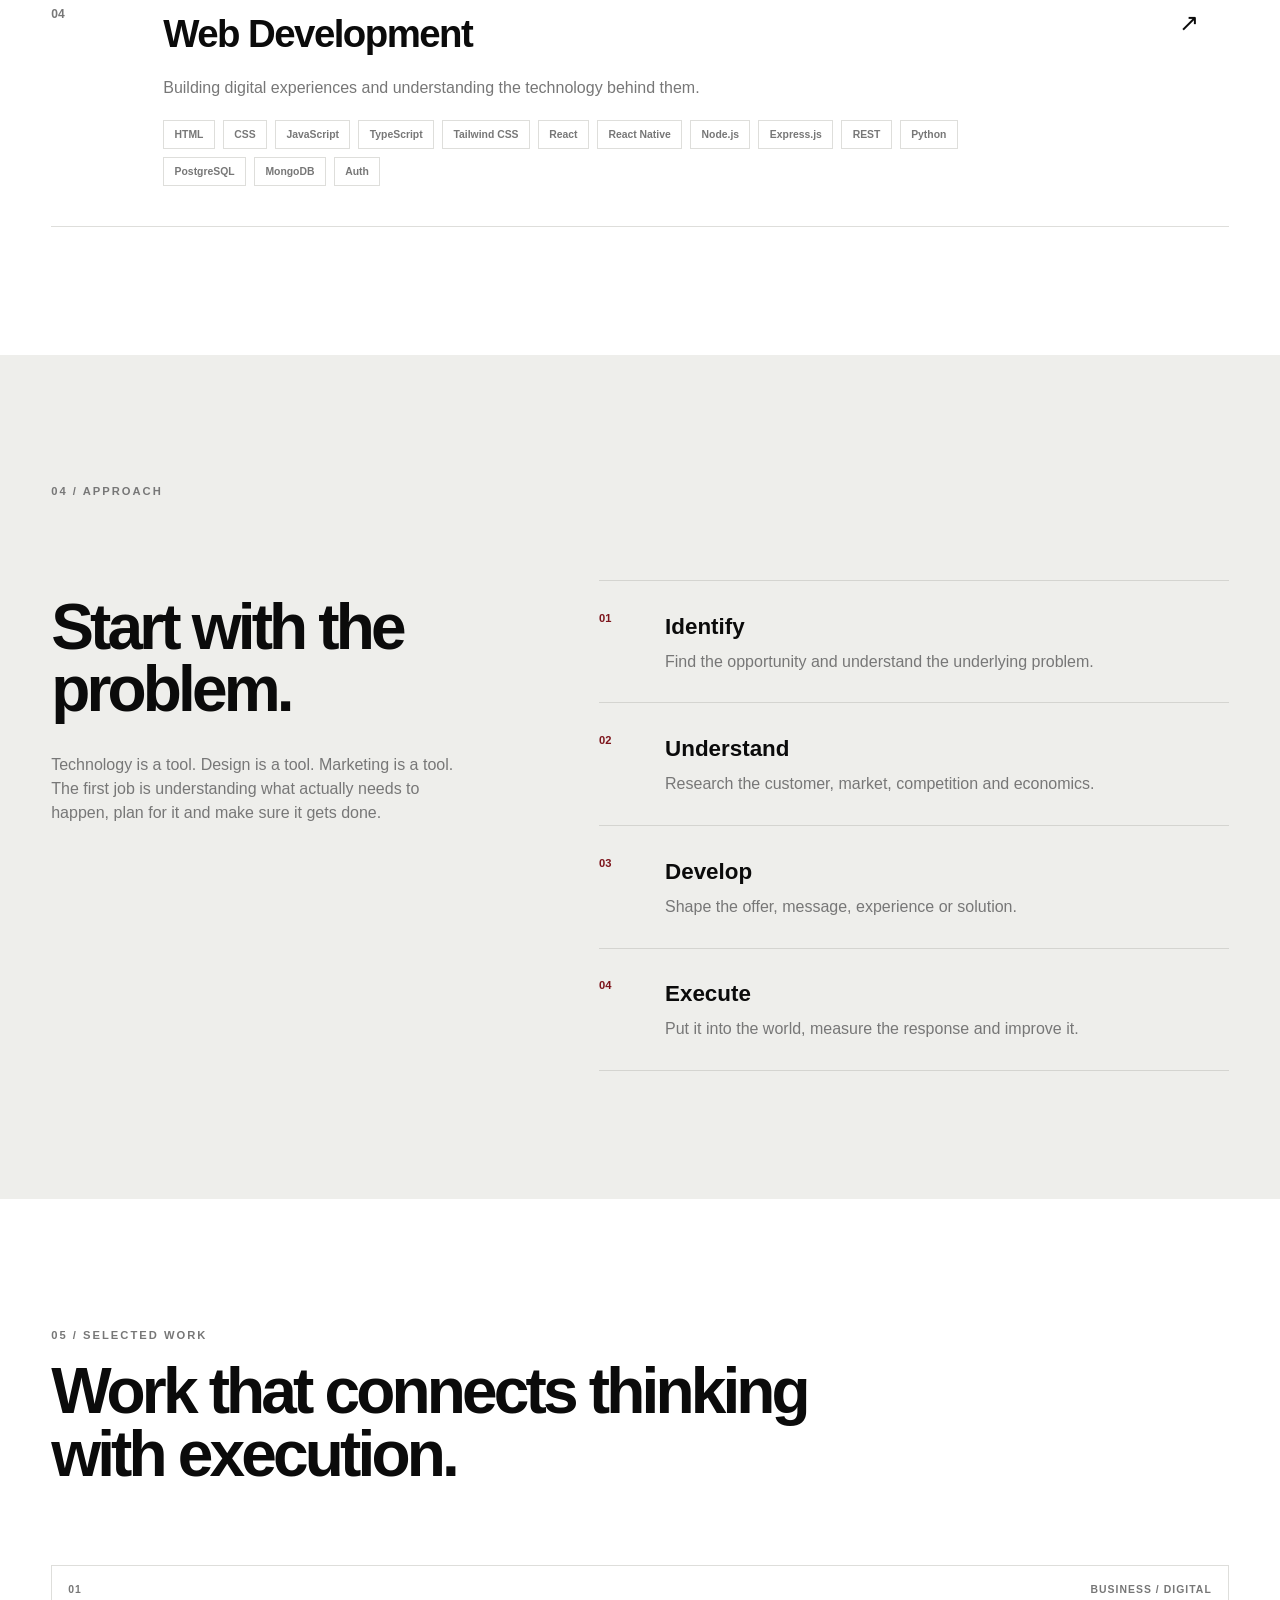
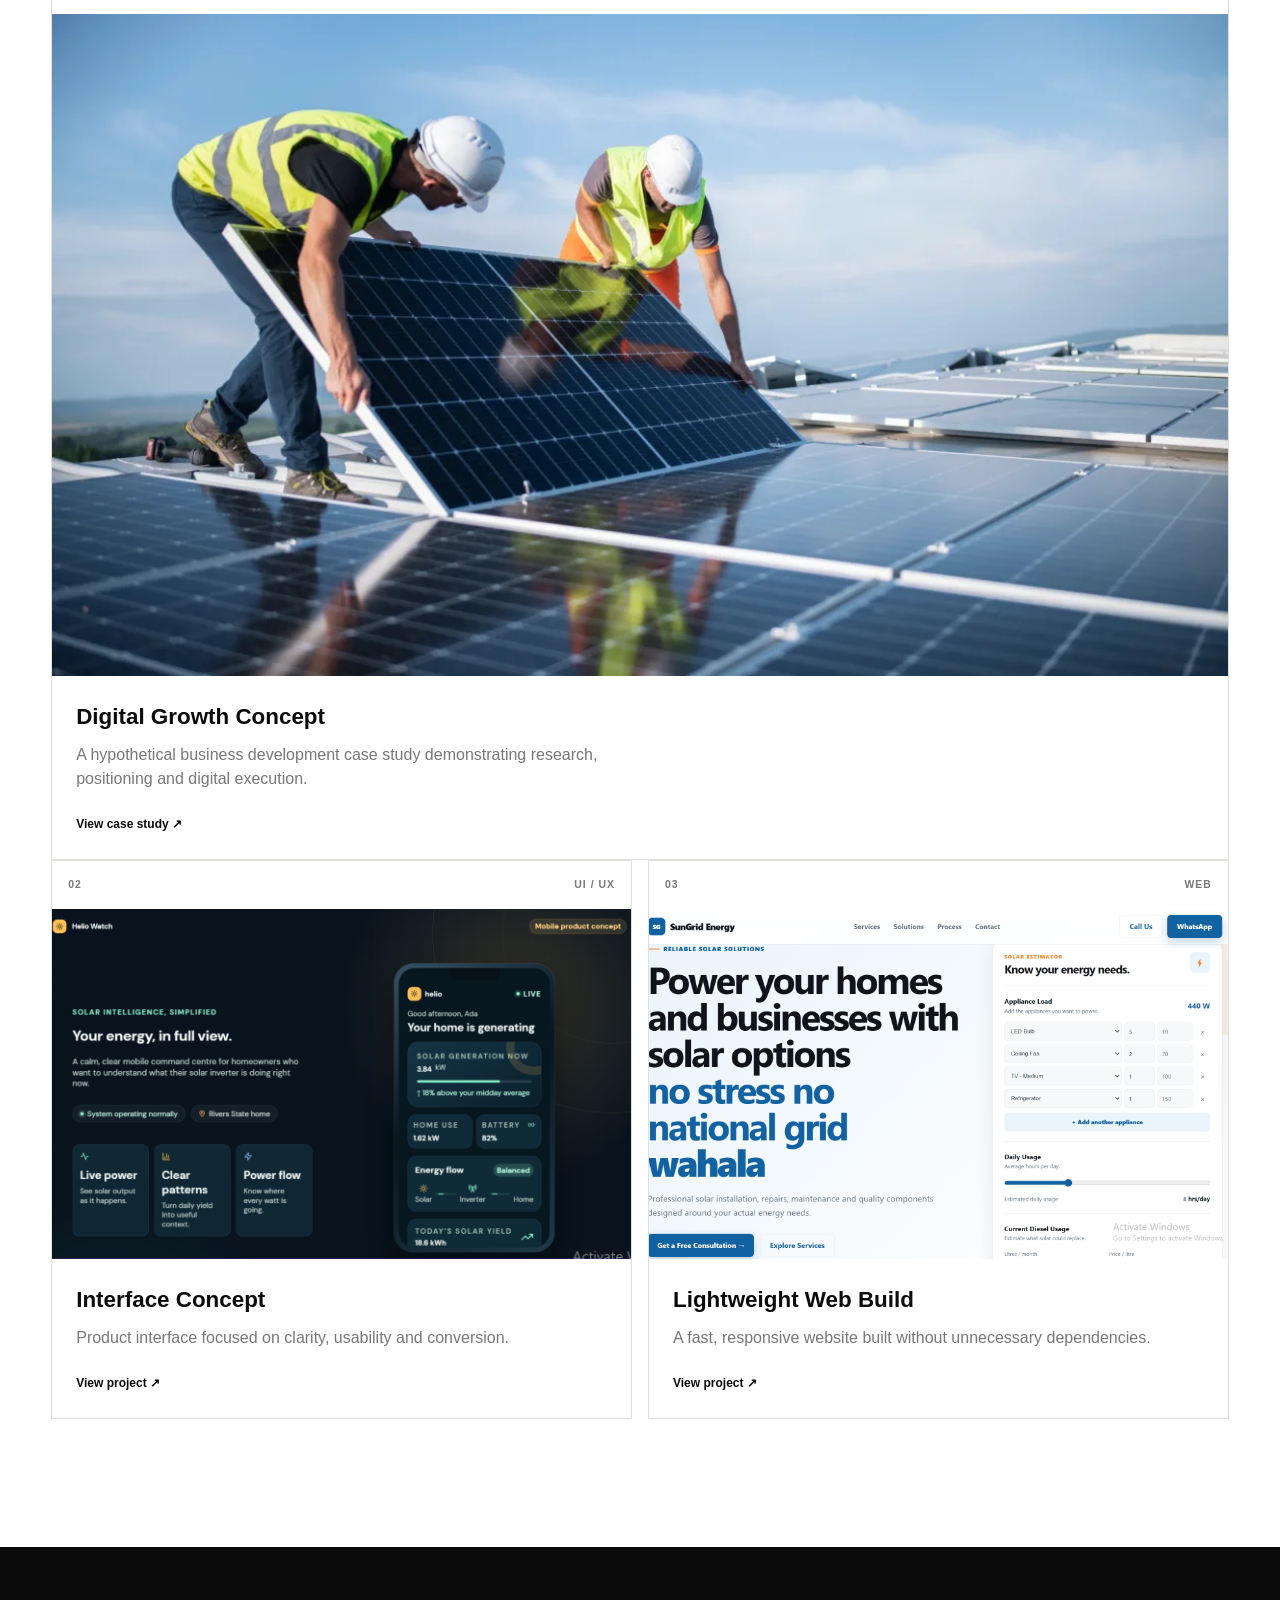
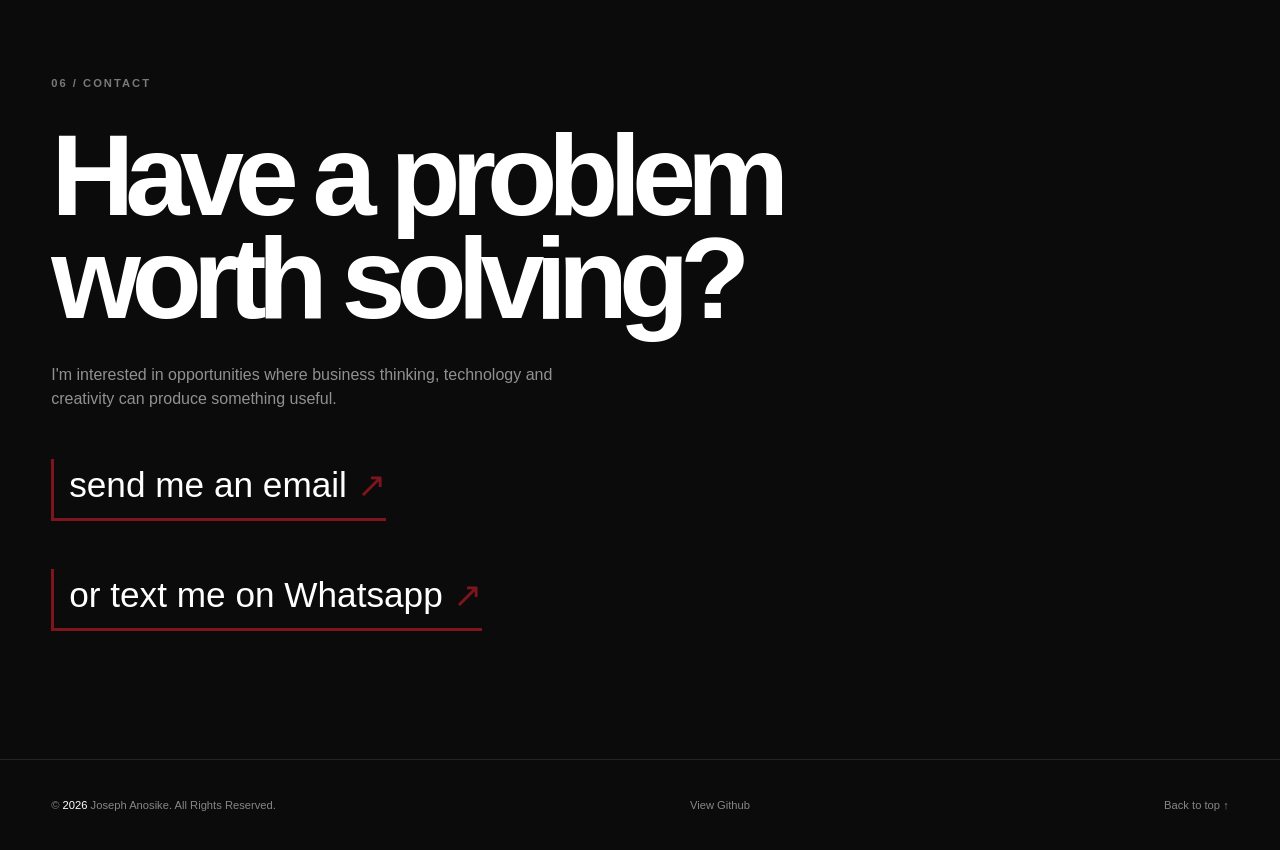
==== commit 96a9fde2: "Update index.html" ====
--- a/index.html
+++ b/index.html
@@ -109,7 +109,7 @@
 
                     <h1 class="hero-title reveal">
                      I find
-                    <span class="accent-word">opportunities.</span>
+                    <span class="accent-word">opportunities.</span><br>
                     I build what comes next.
                     </h1>
 
@@ -701,7 +701,7 @@
                 </p>
 
                 <a
-                    href="mailto:josephmake.com@gmail.com"
+                    href="mailto:joseph.anosike.dev@gmail.com"
                     class="contact-email reveal"
                 >
                     send me an email
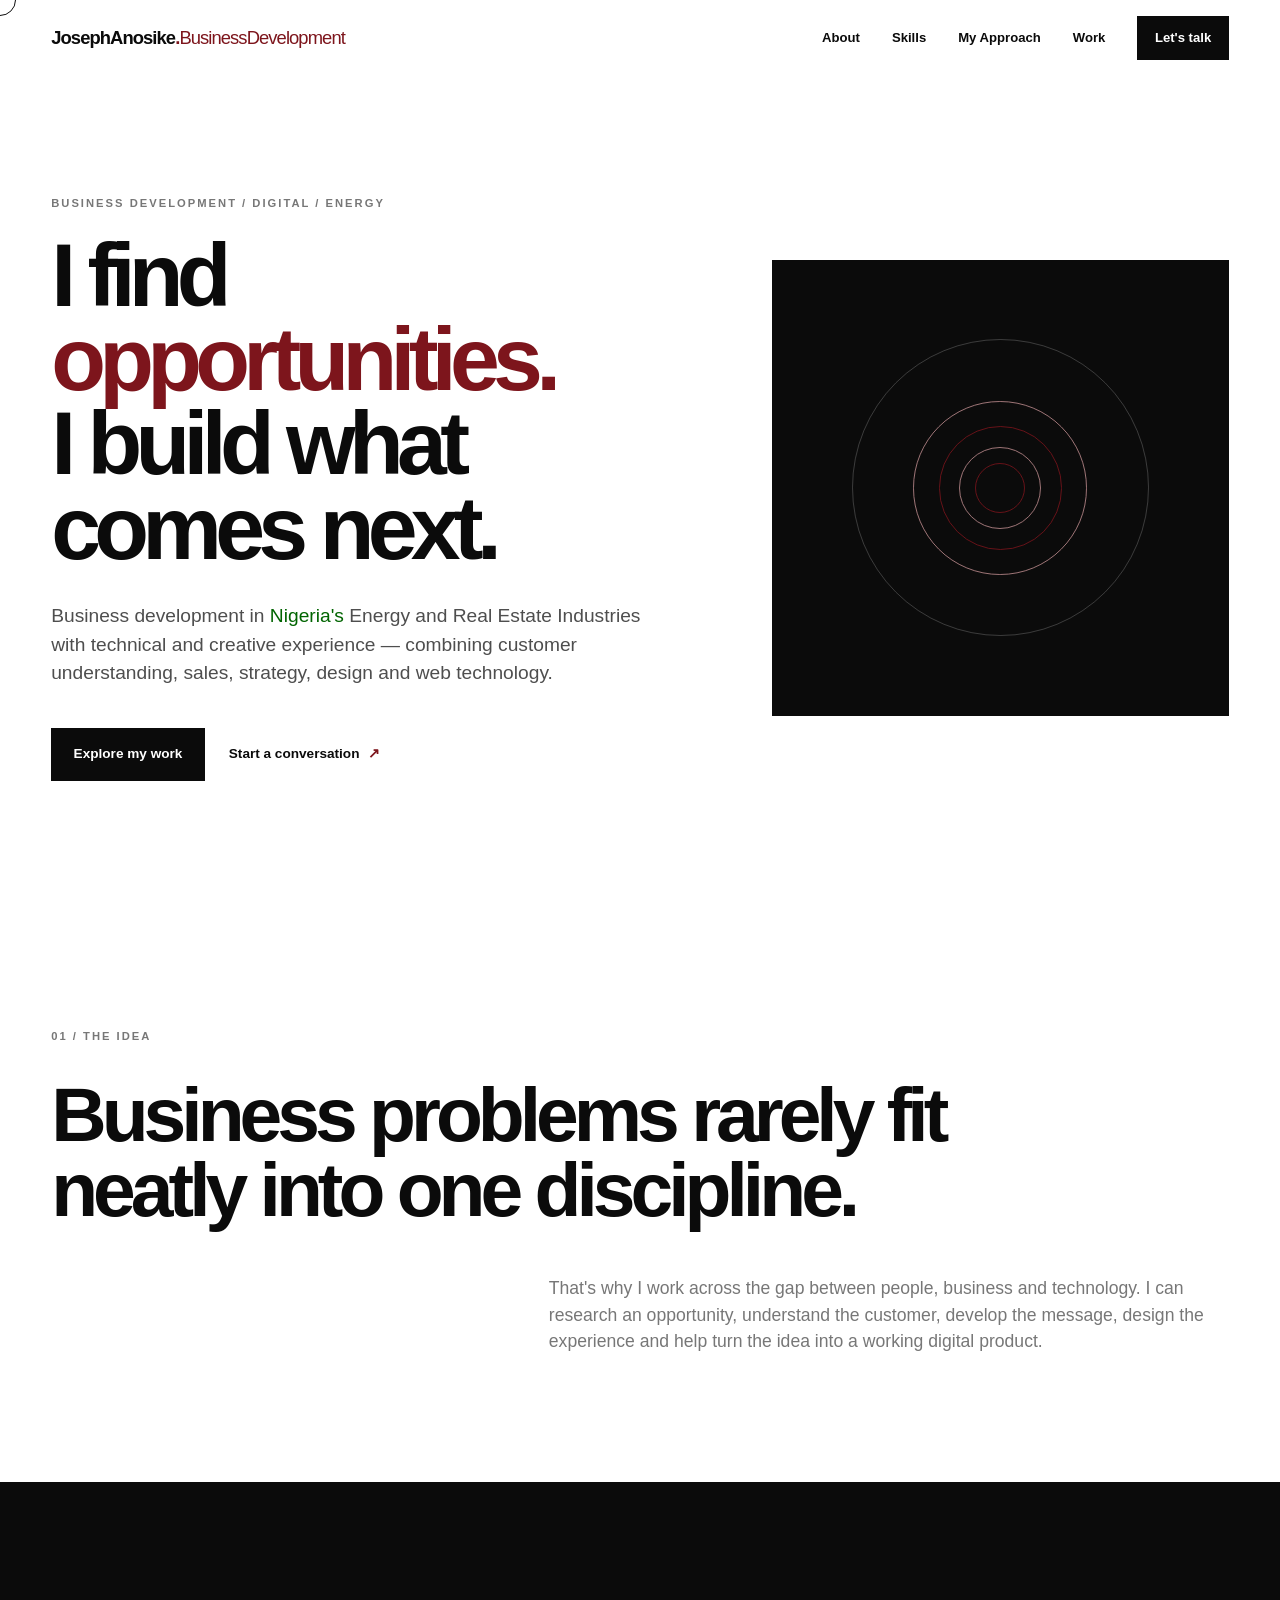
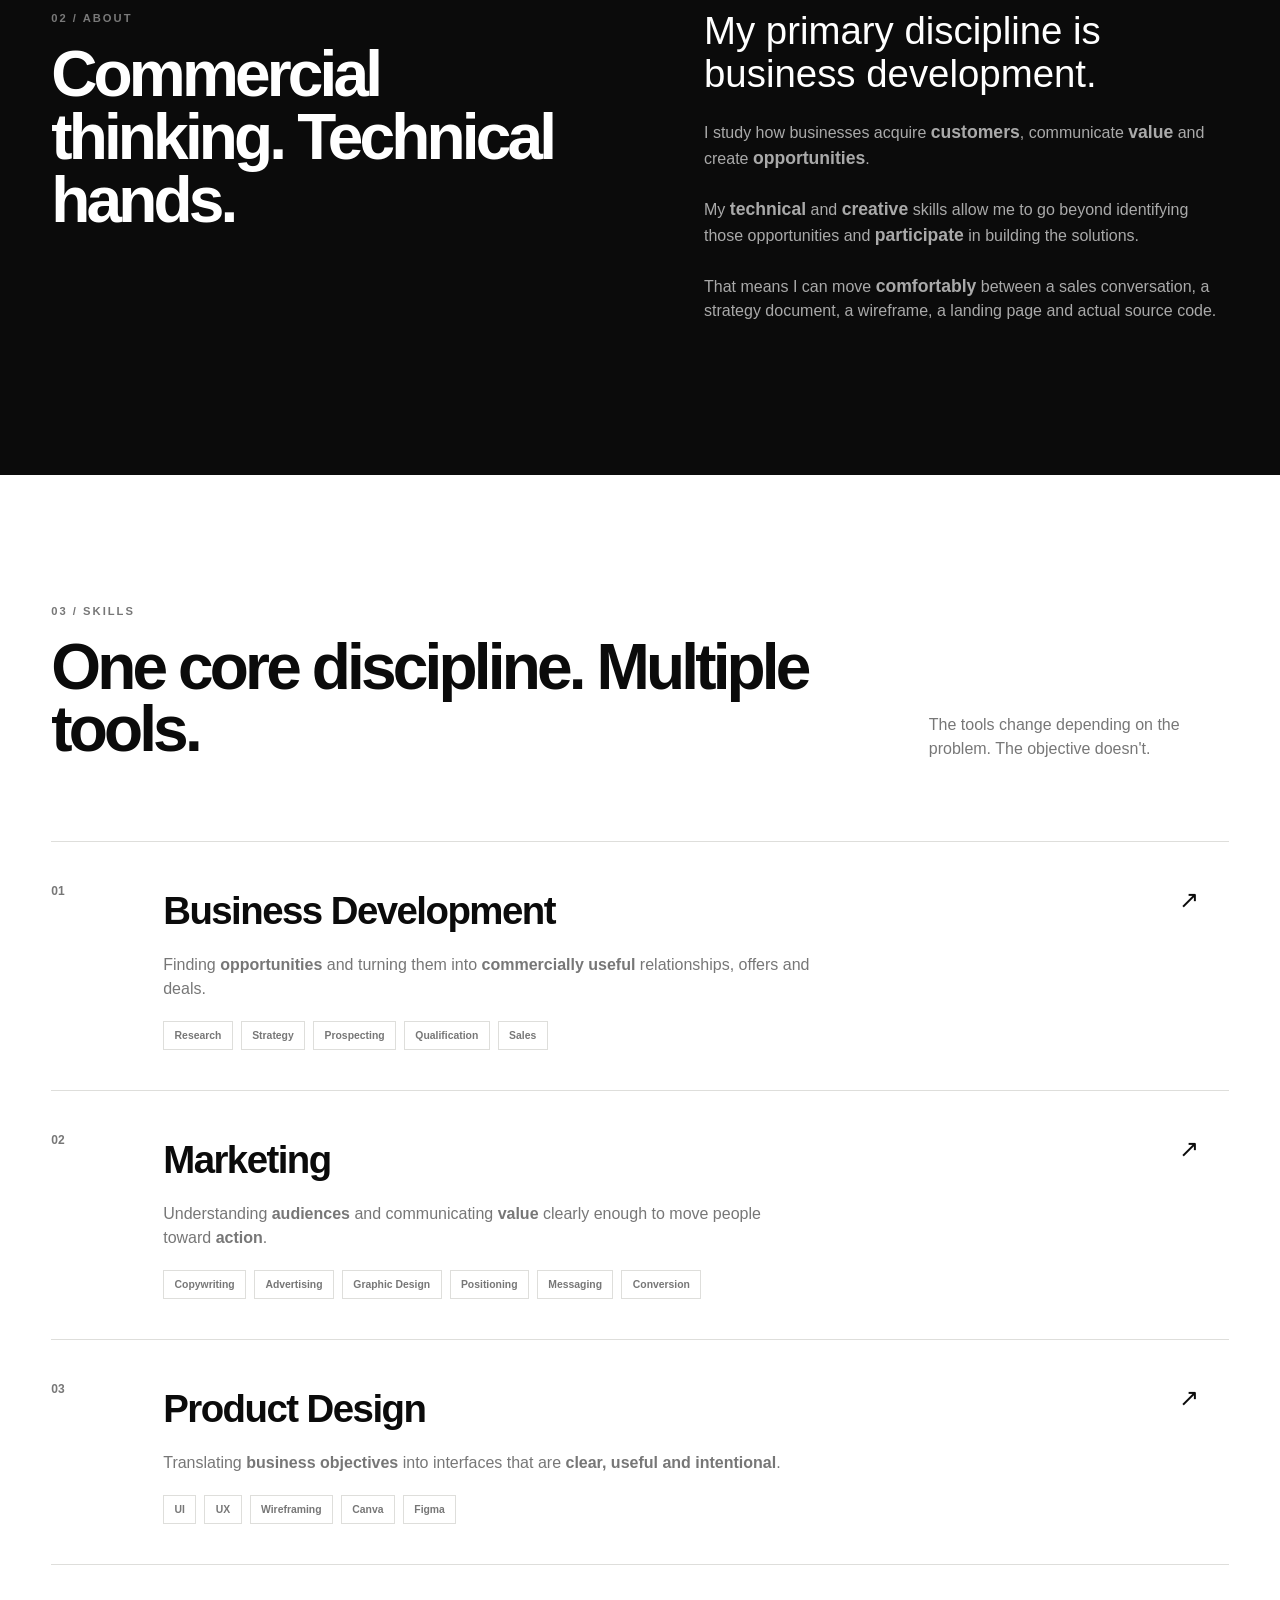
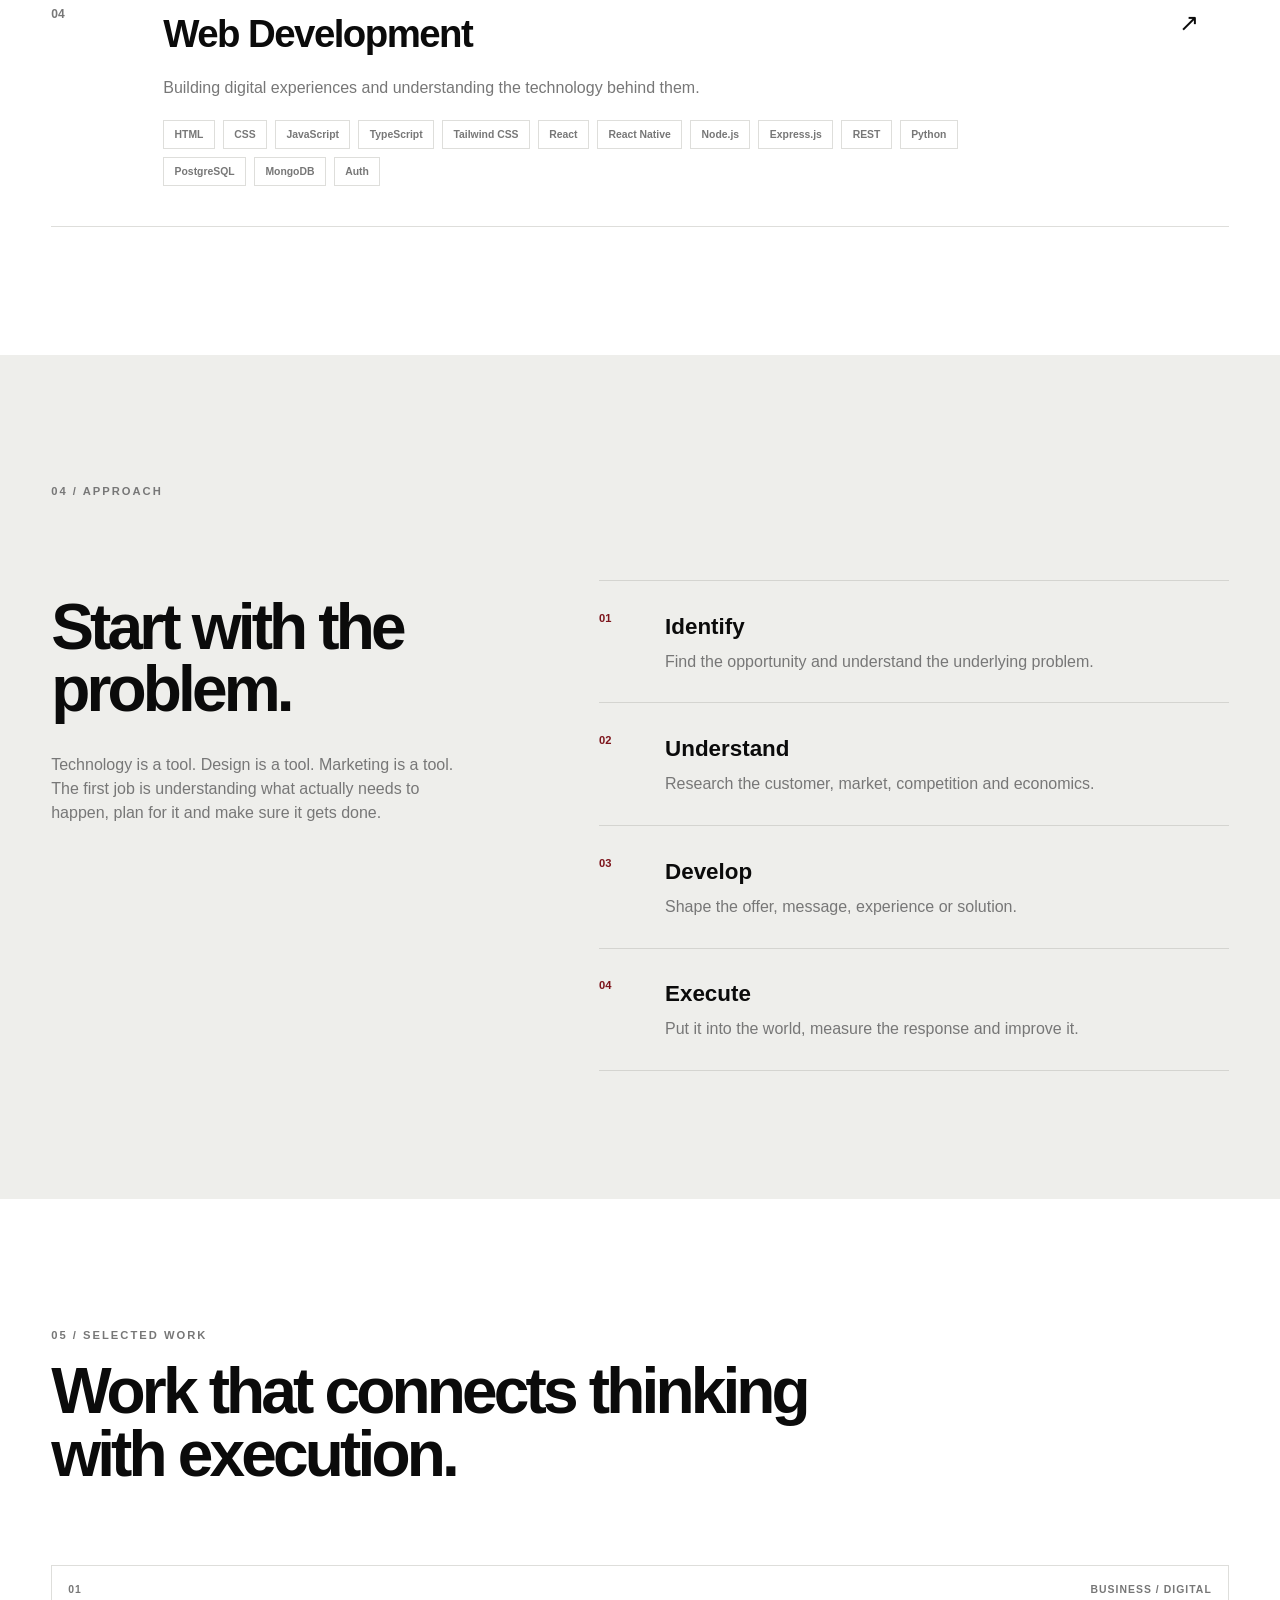
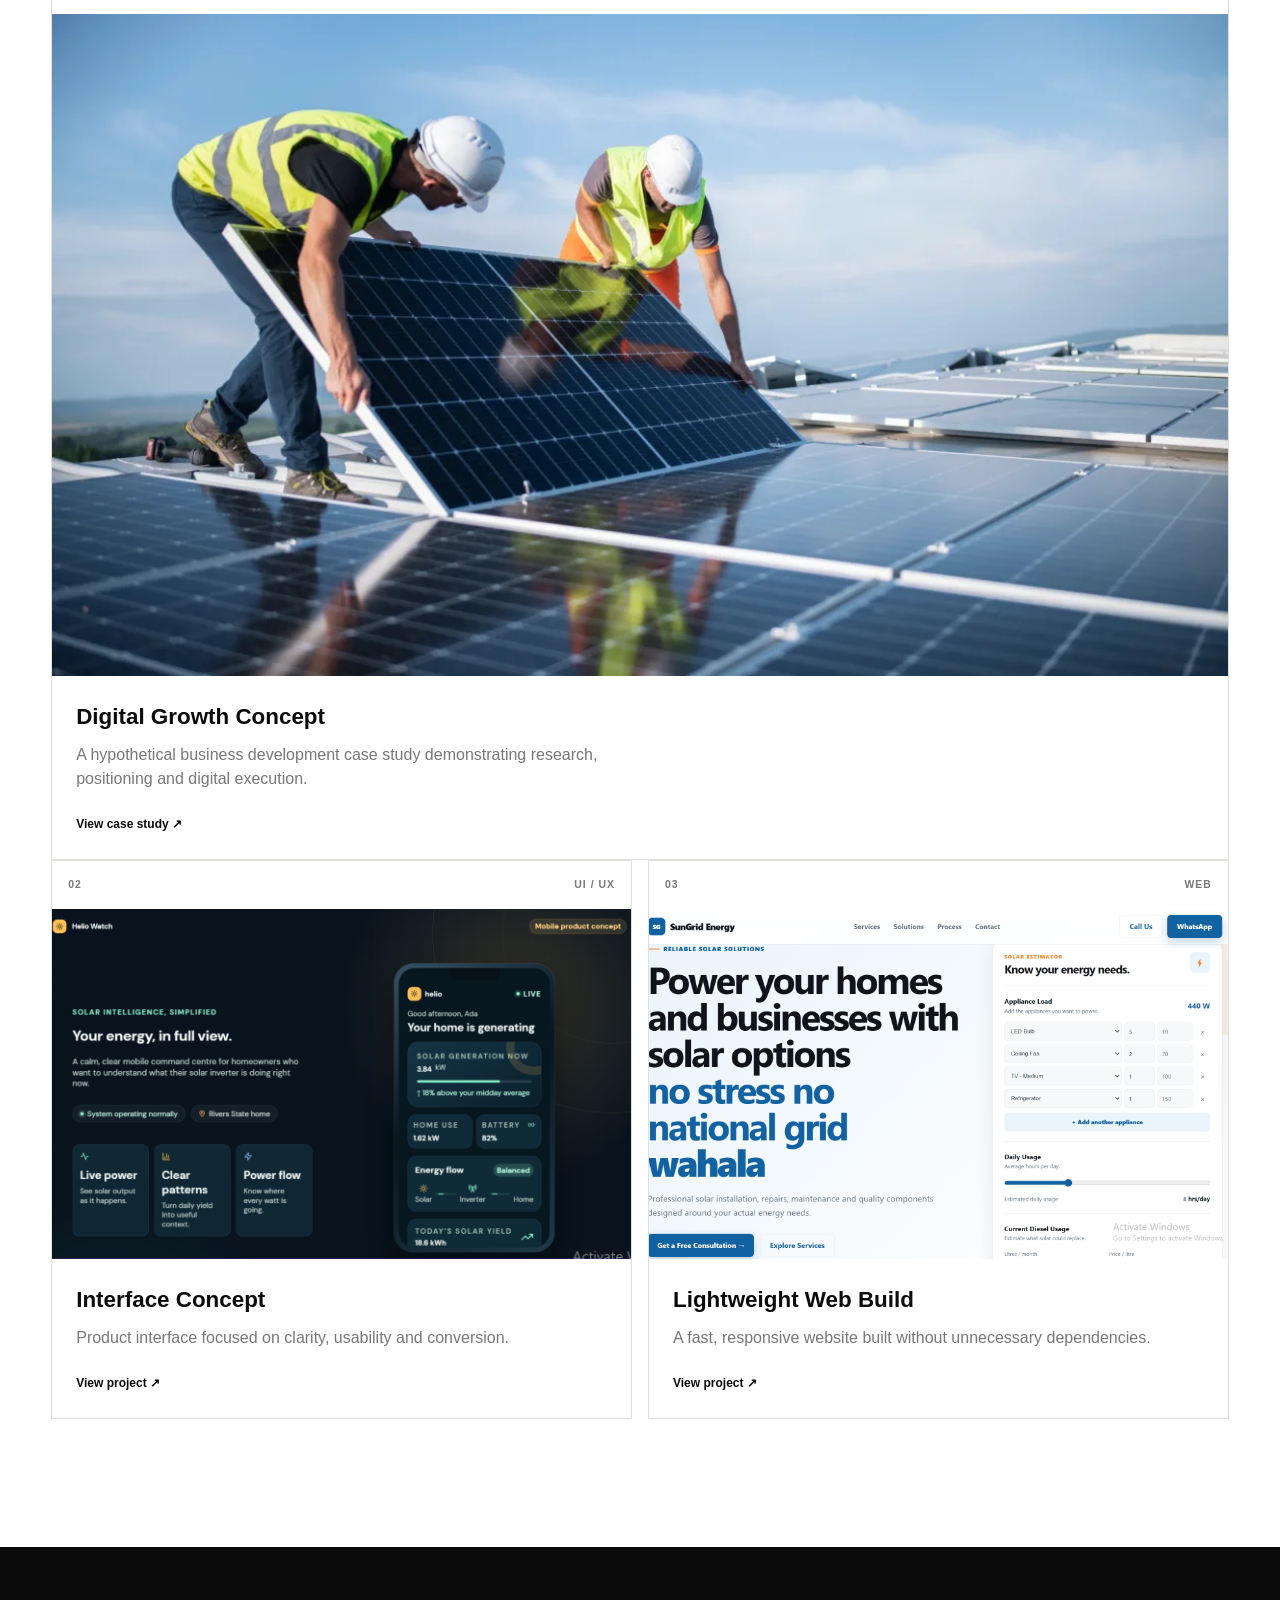
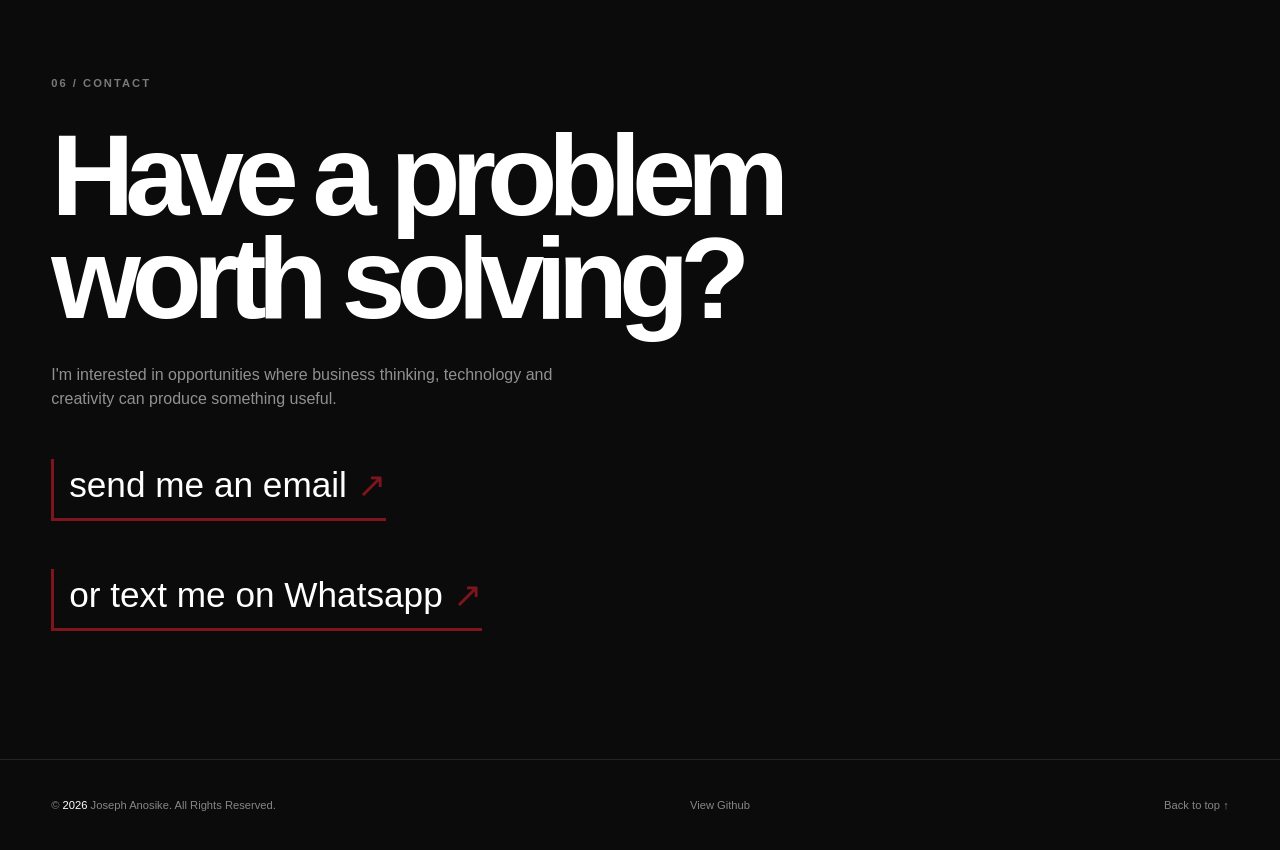
==== commit 56725cf2: "Update index.html" ====
--- a/index.html
+++ b/index.html
@@ -114,7 +114,7 @@
                     </h1>
 
                     <p class="hero-description reveal">
-                        Business development in <span class="accent-word-green">Nigeria's Energy Sector</span> with technical and
+                        Business development in <span class="accent-word-green">Nigeria's</span> Energy and Real Estate Industries with technical and
                         creative experience — combining customer understanding,
                         sales, strategy, design and web technology.
                     </p>
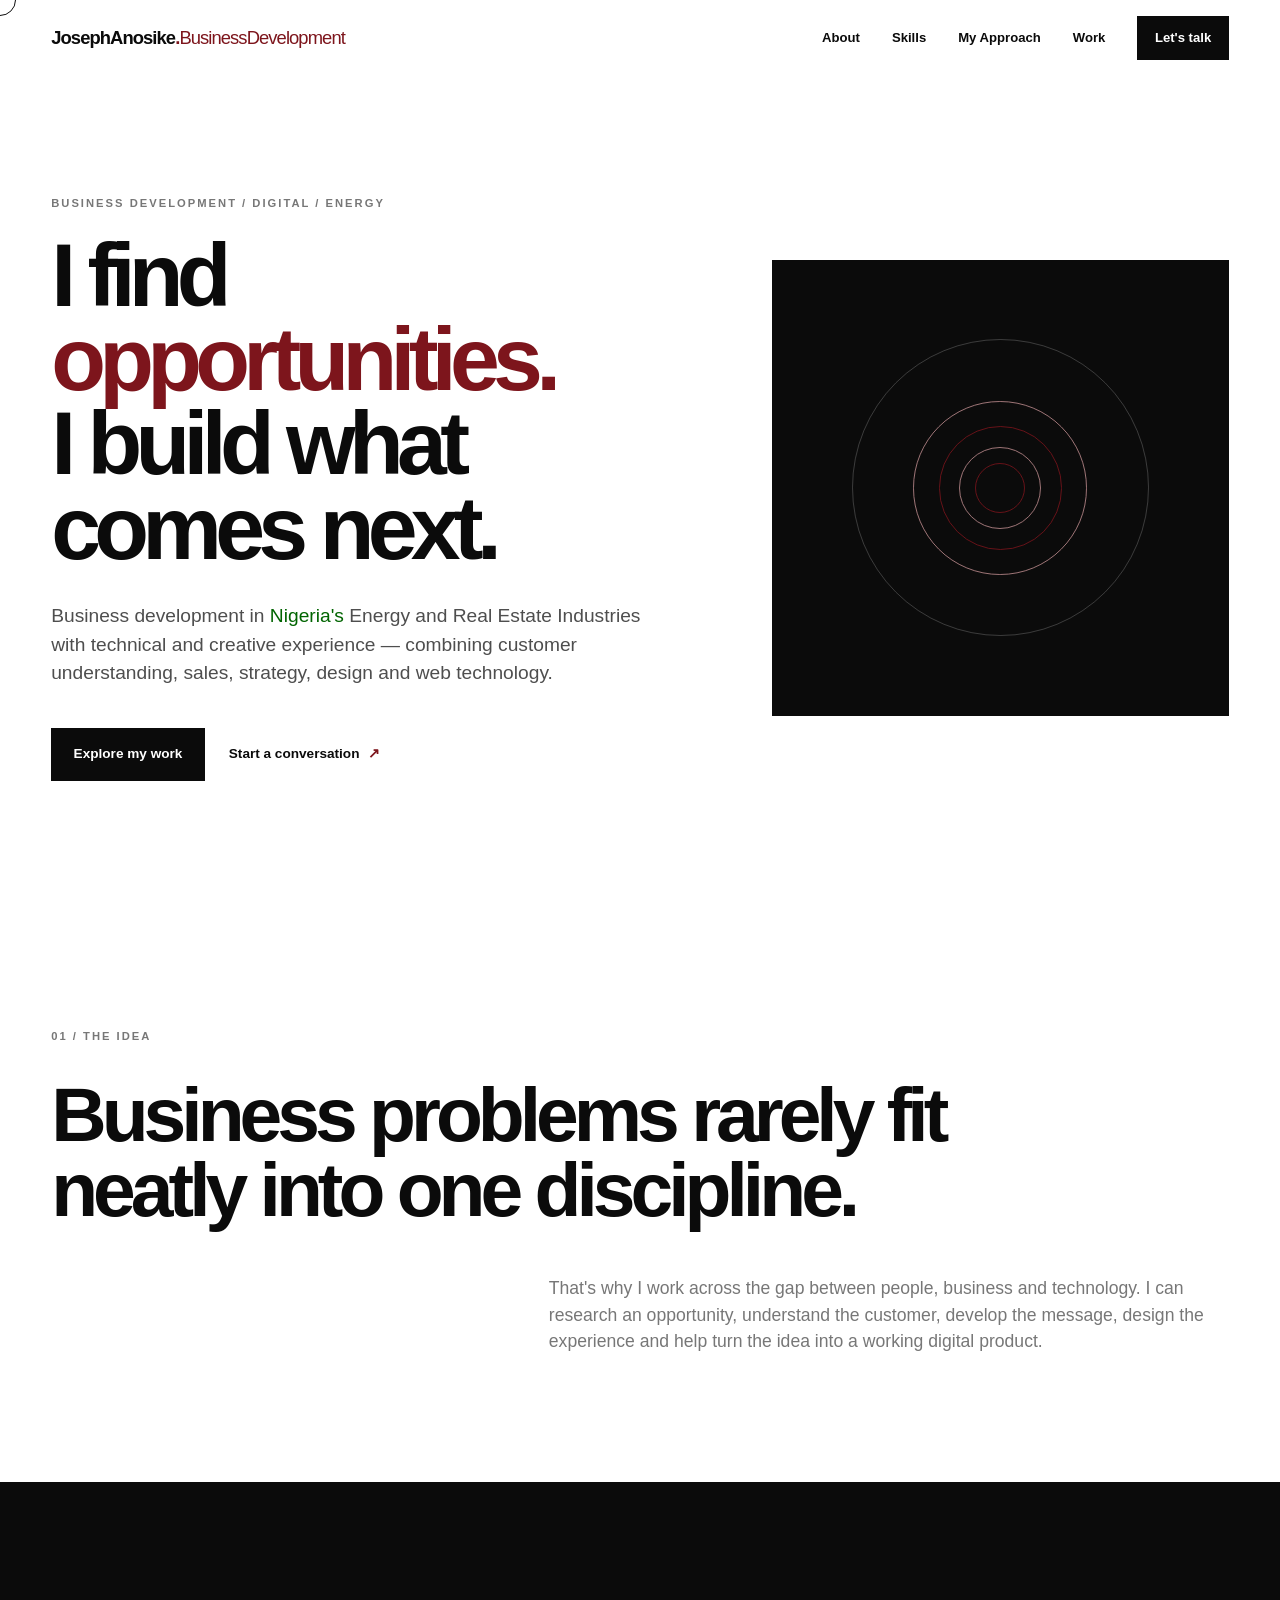
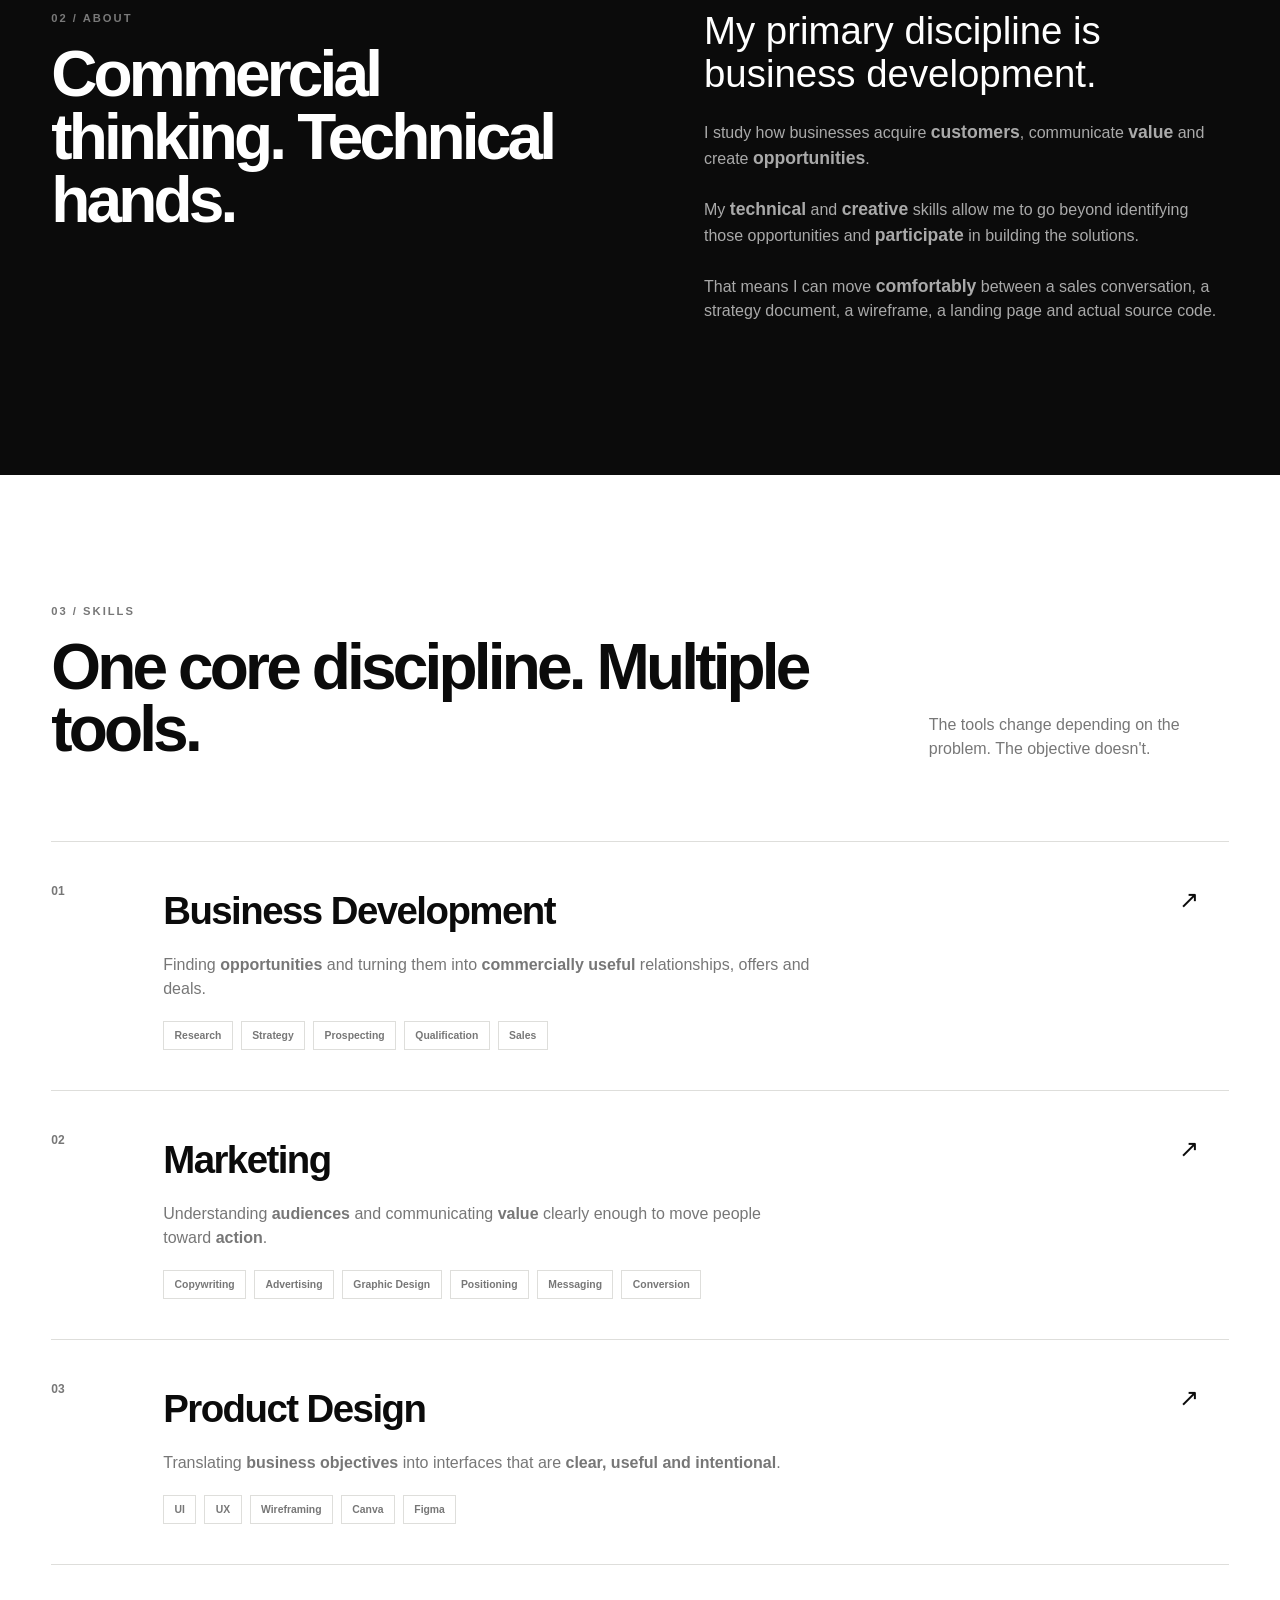
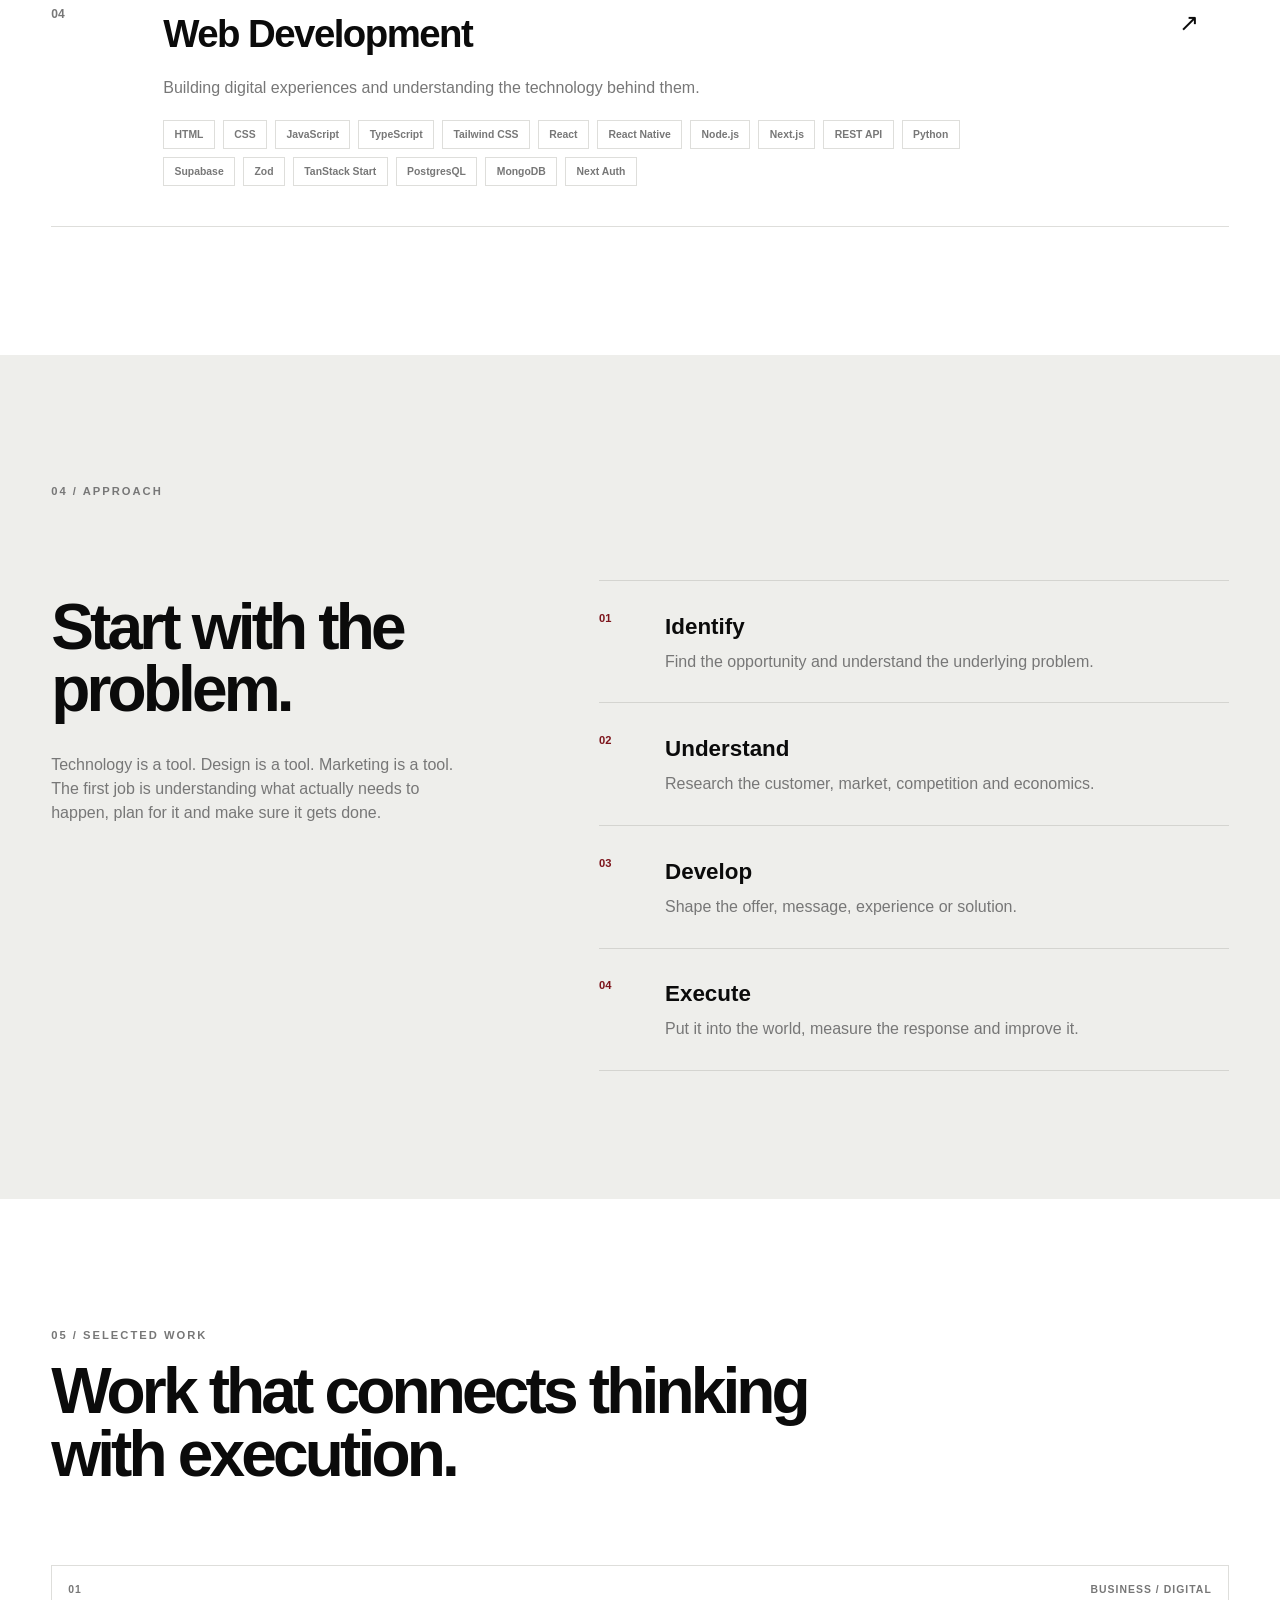
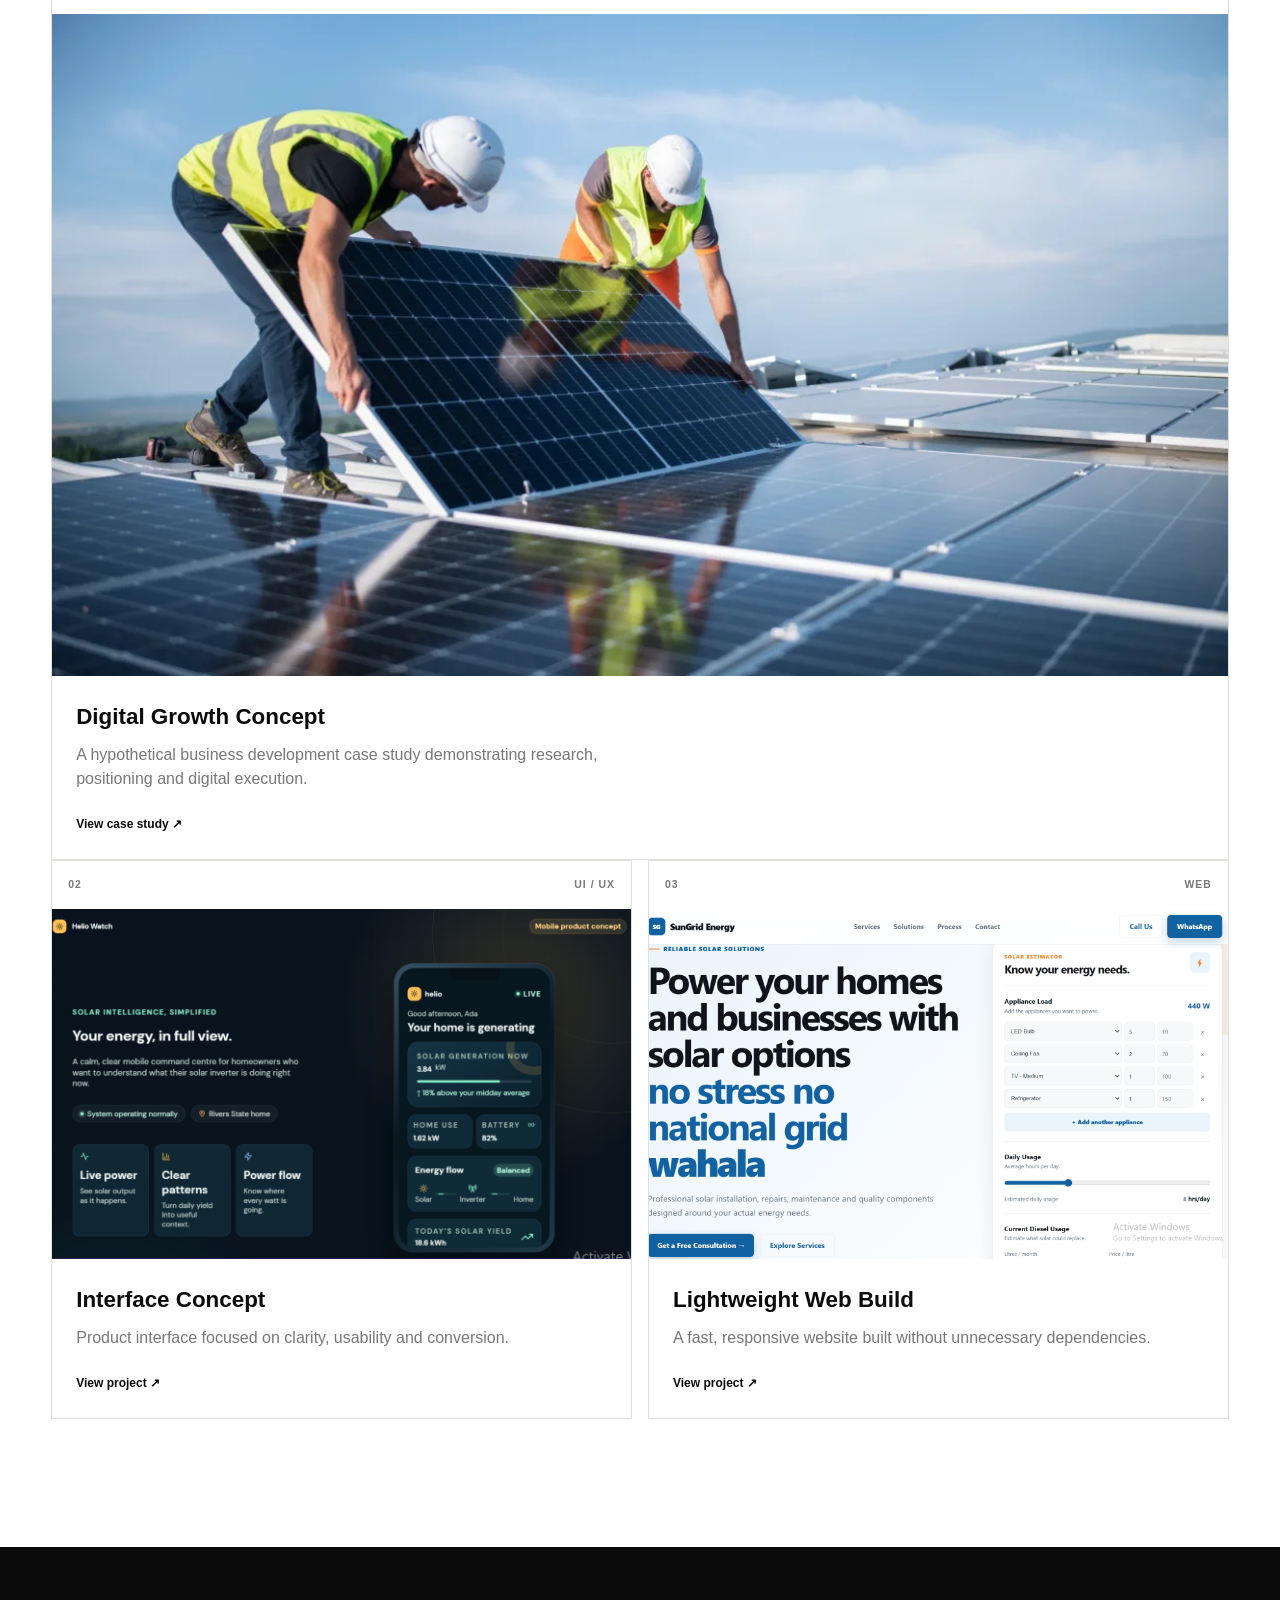
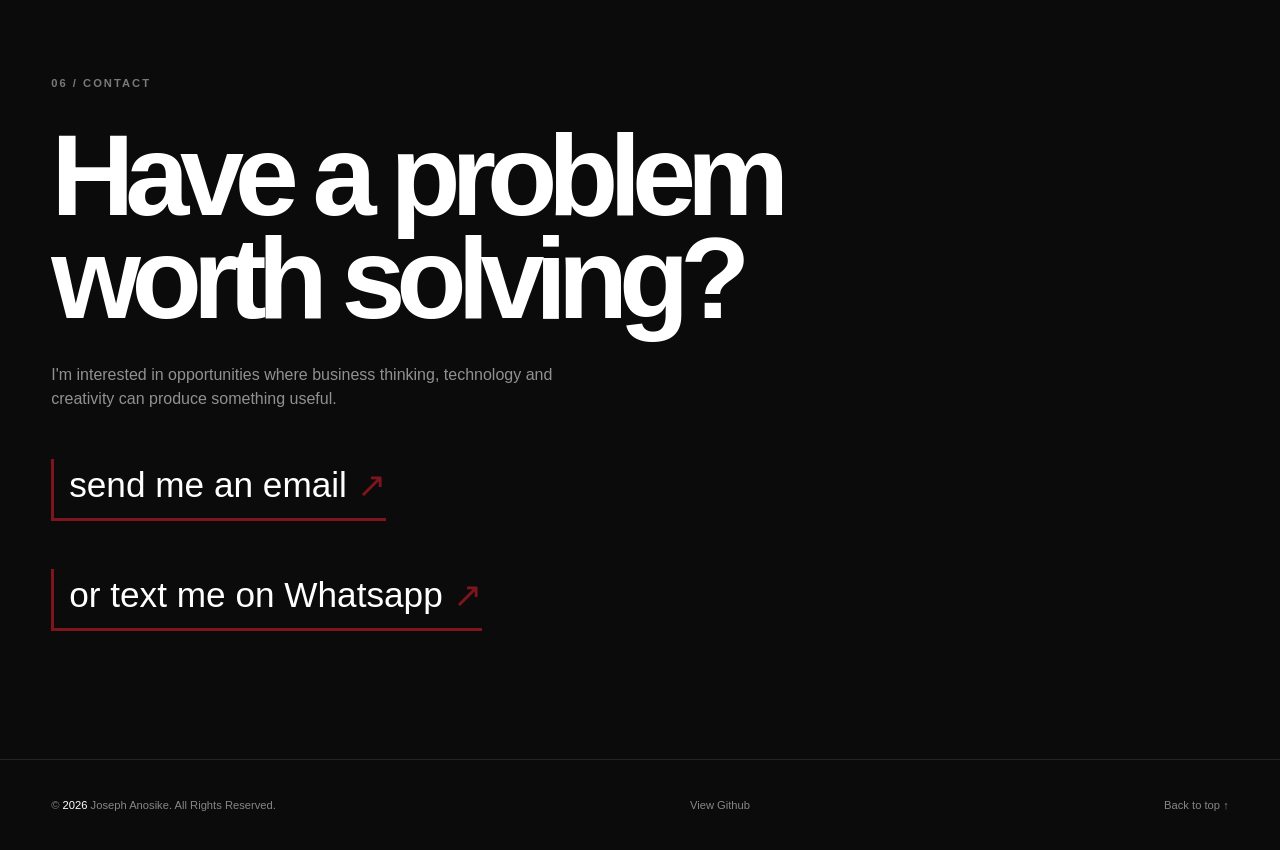
==== commit 22a61423: "Update index.html" ====
--- a/index.html
+++ b/index.html
@@ -432,12 +432,15 @@
                                 <span>React</span>
                                 <span>React Native</span>
                                 <span>Node.js</span>
-                                <span>Express.js</span>
-                                <span>REST</span>
+                                <span>Next.js</span>
+                                <span>REST API</span>
                                 <span>Python</span>
-                                <span>PostgreSQL</span> 
+                                <span>Supabase</span>
+                                <span>Zod</span> 
+                                <span>TanStack Start</span> 
+                                <span>PostgresQL</span> 
                                 <span>MongoDB</span> 
-                                <span>Auth</span>
+                                <span>Next Auth</span>
                             </div>
 
                         </div>
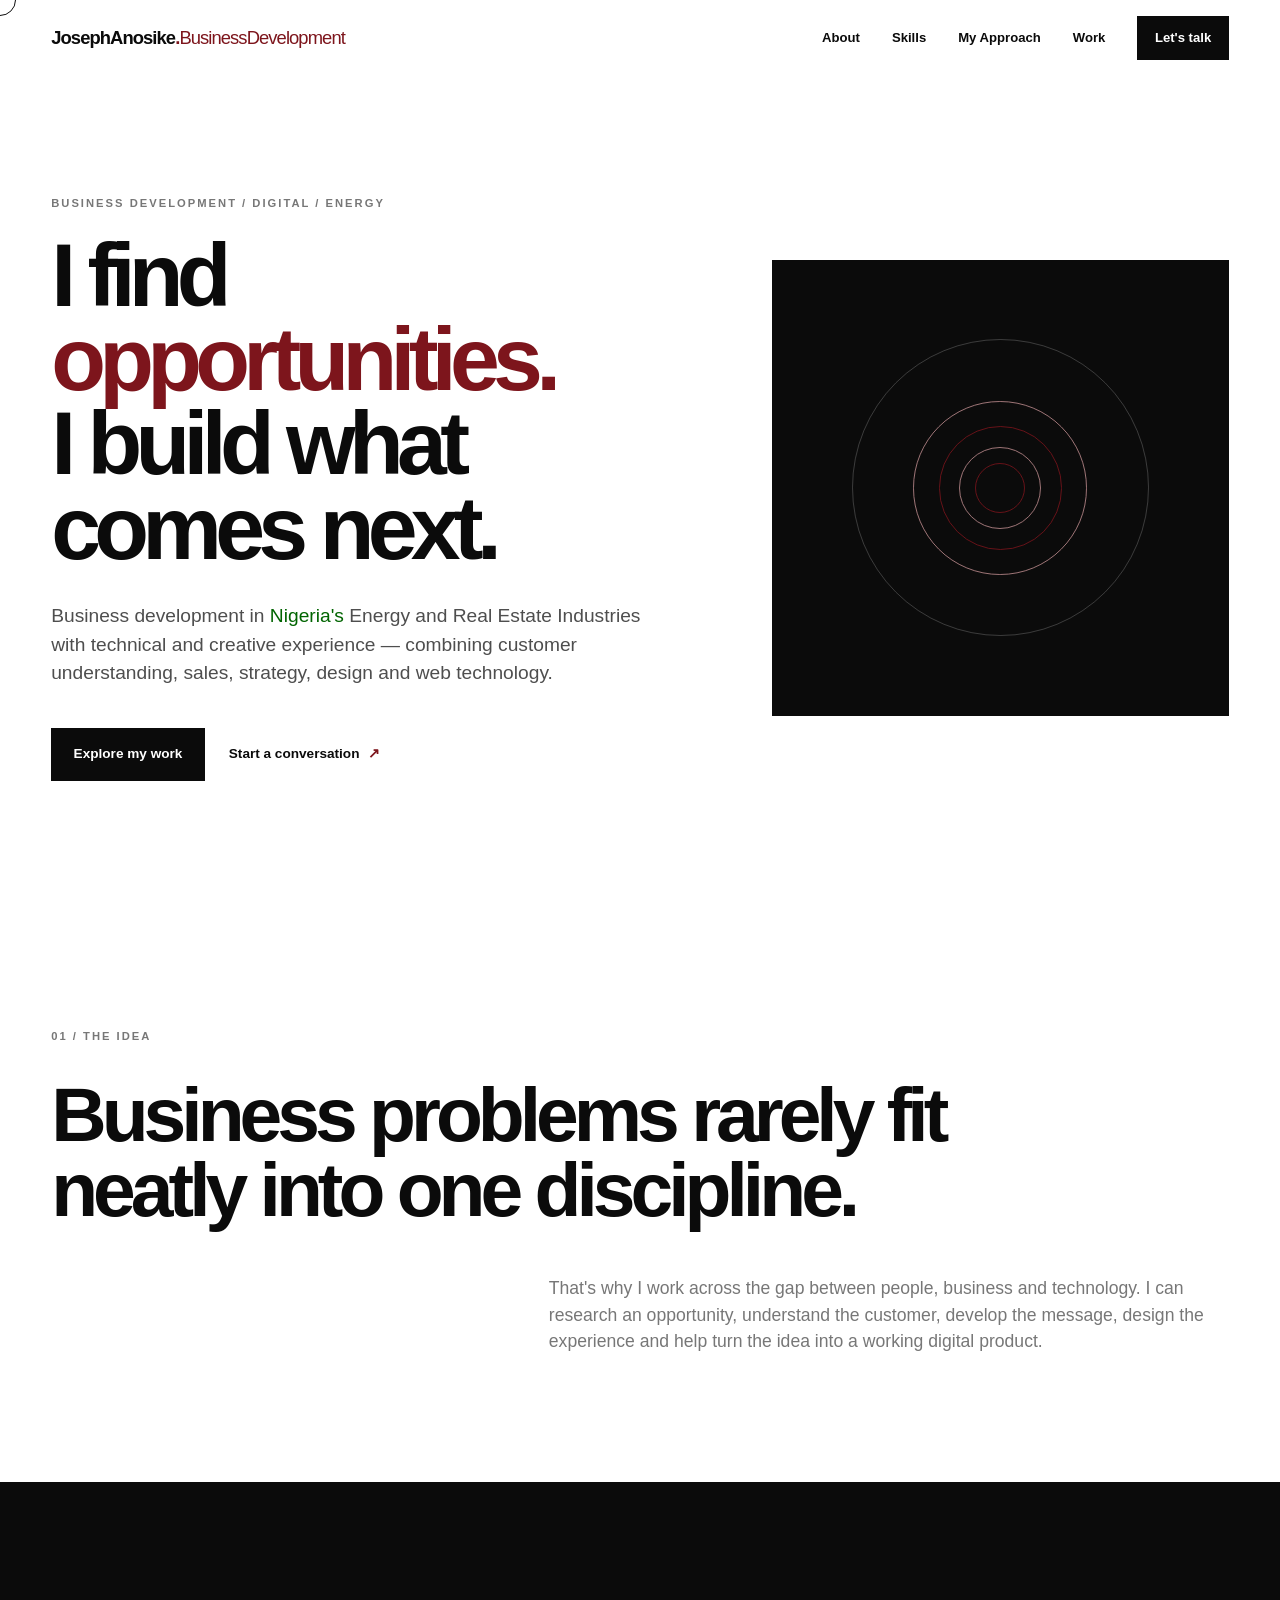
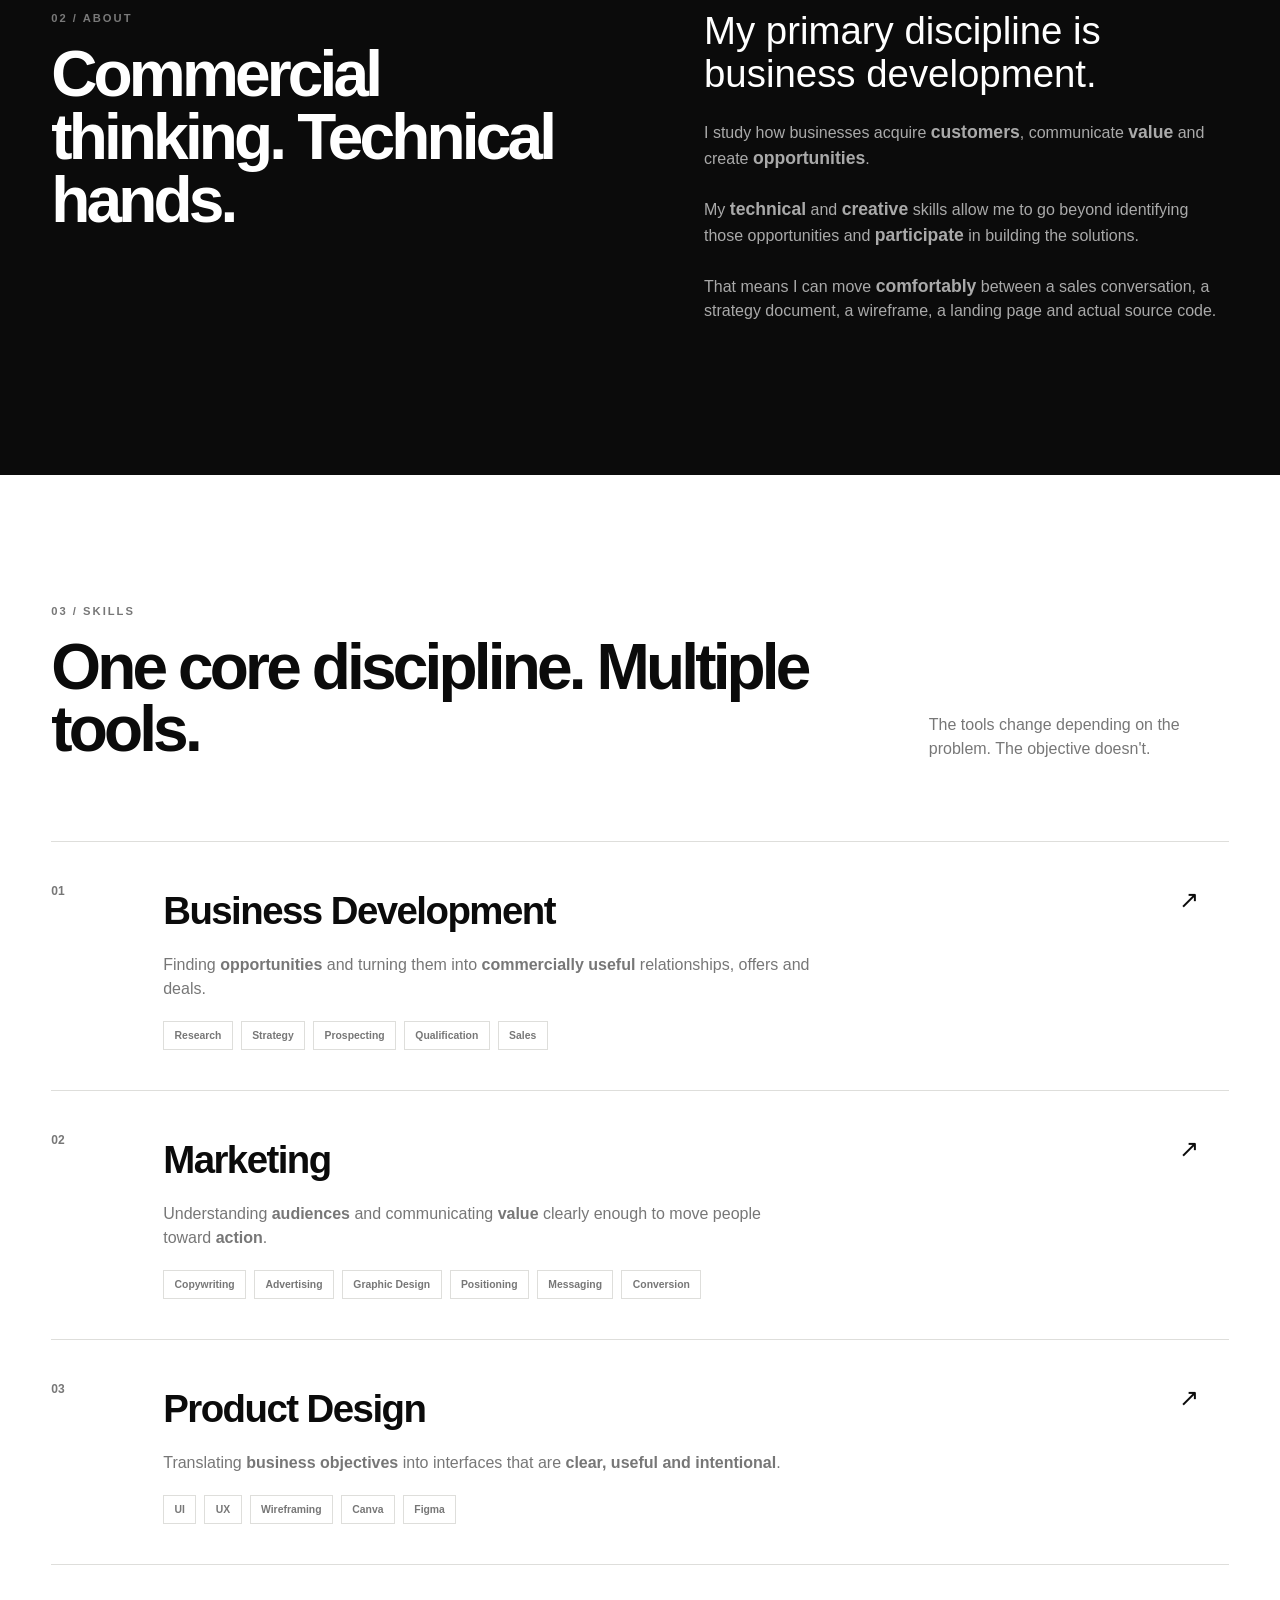
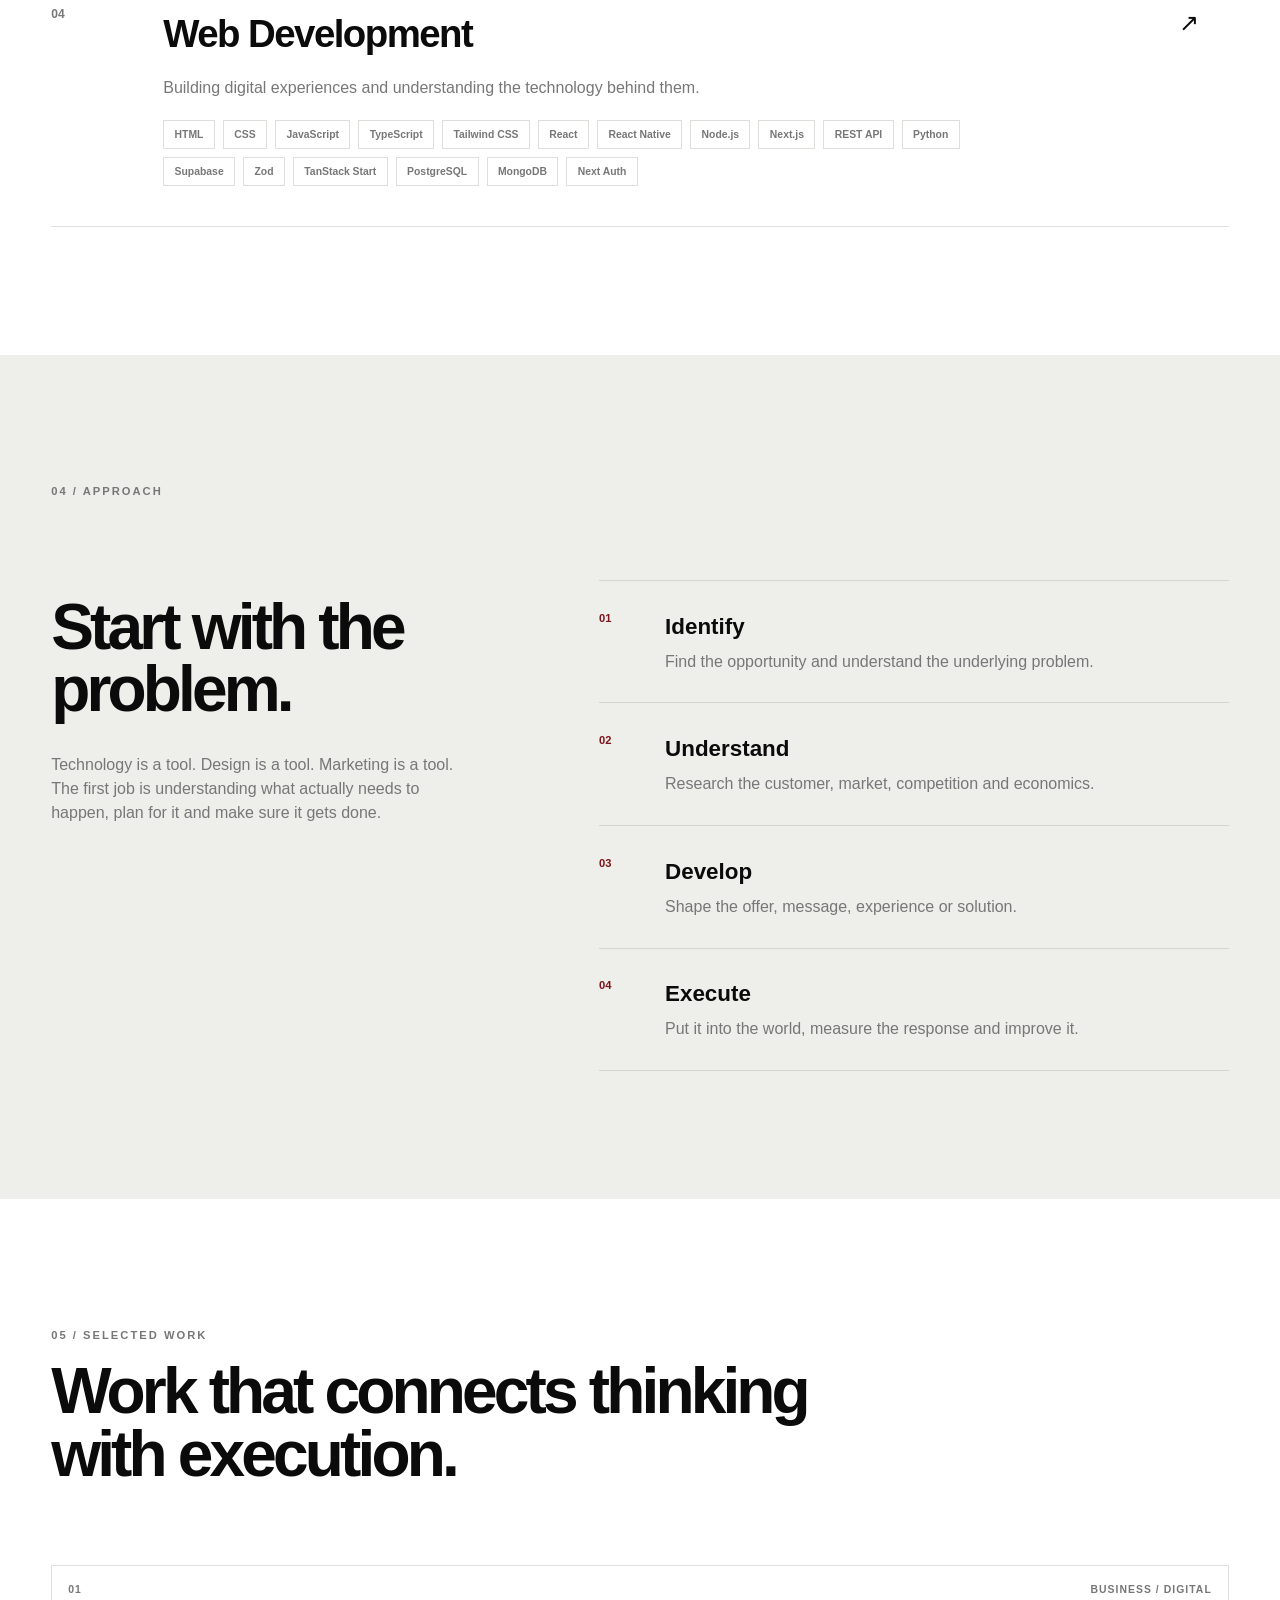
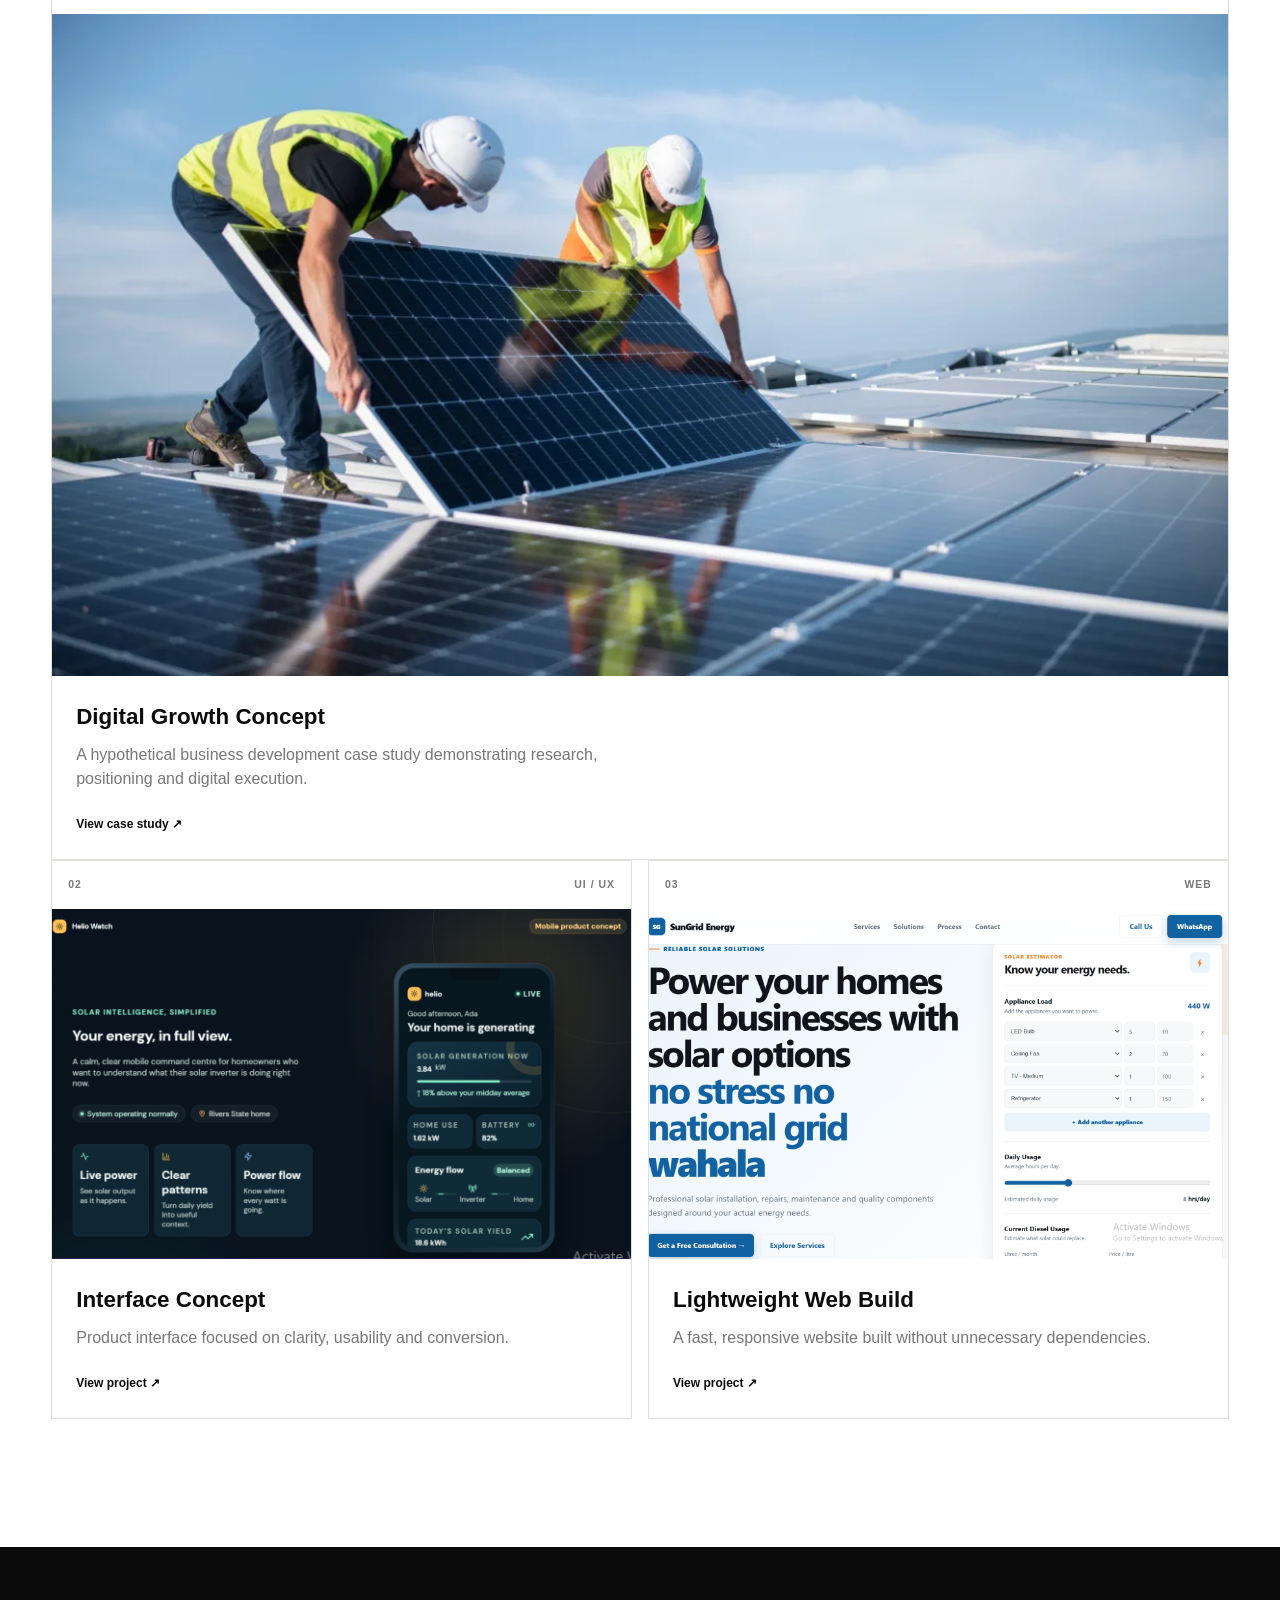
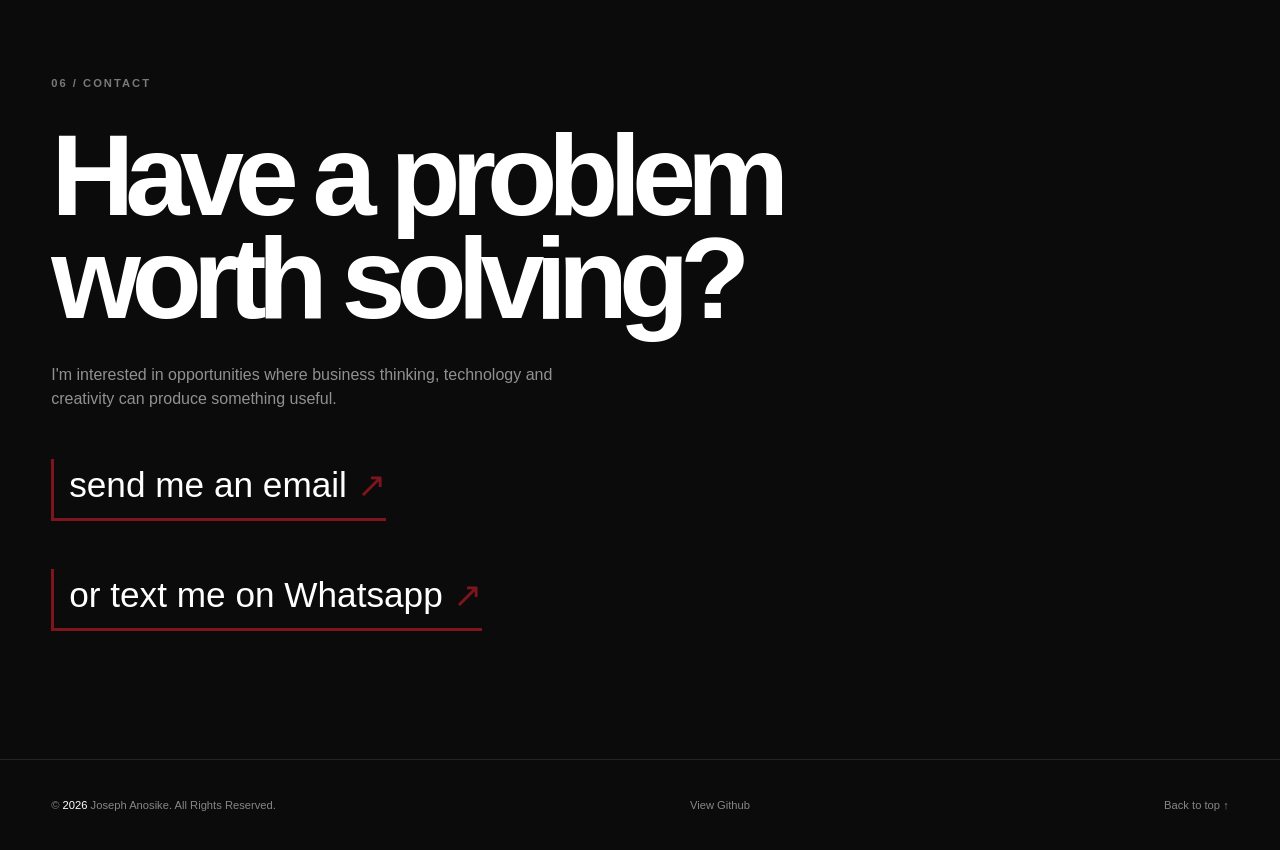
==== commit dd52572e: "Update index.html" ====
--- a/index.html
+++ b/index.html
@@ -438,7 +438,7 @@
                                 <span>Supabase</span>
                                 <span>Zod</span> 
                                 <span>TanStack Start</span> 
-                                <span>PostgresQL</span> 
+                                <span>PostgreSQL</span> 
                                 <span>MongoDB</span> 
                                 <span>Next Auth</span>
                             </div>
